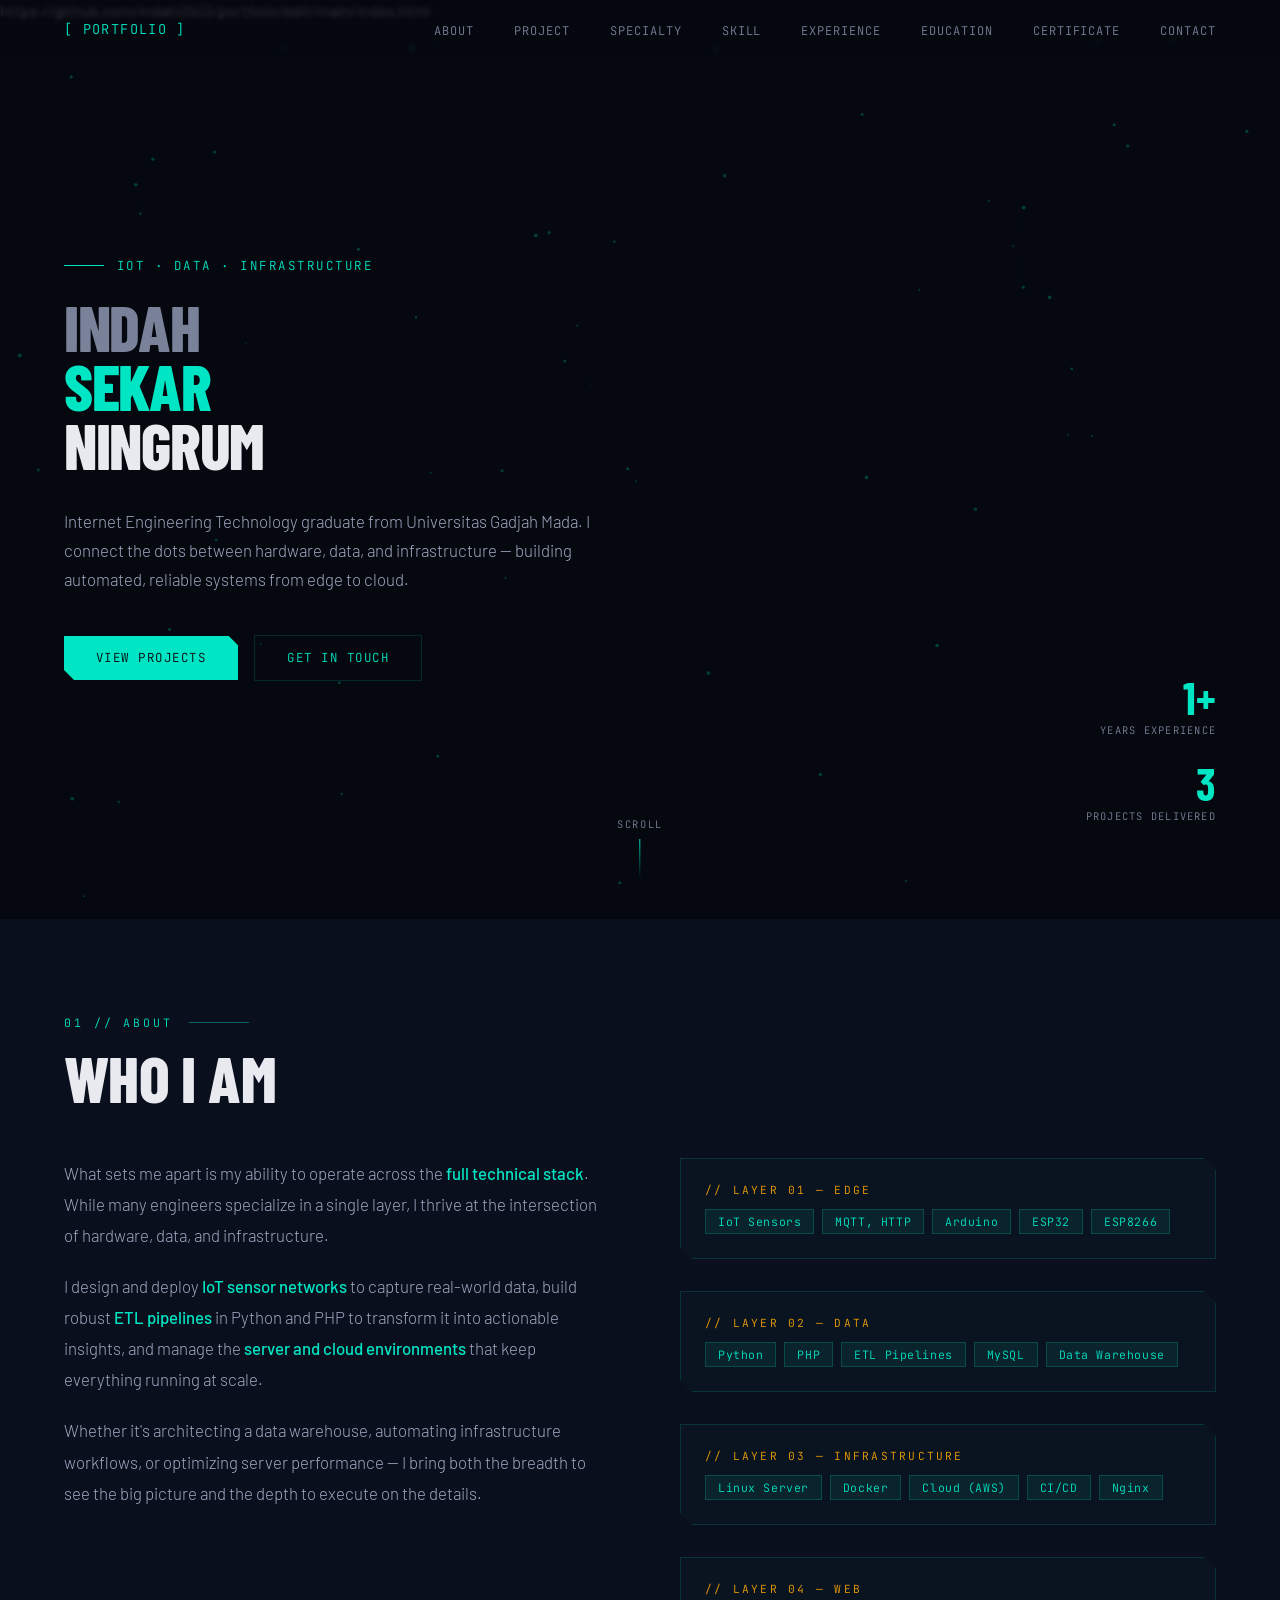
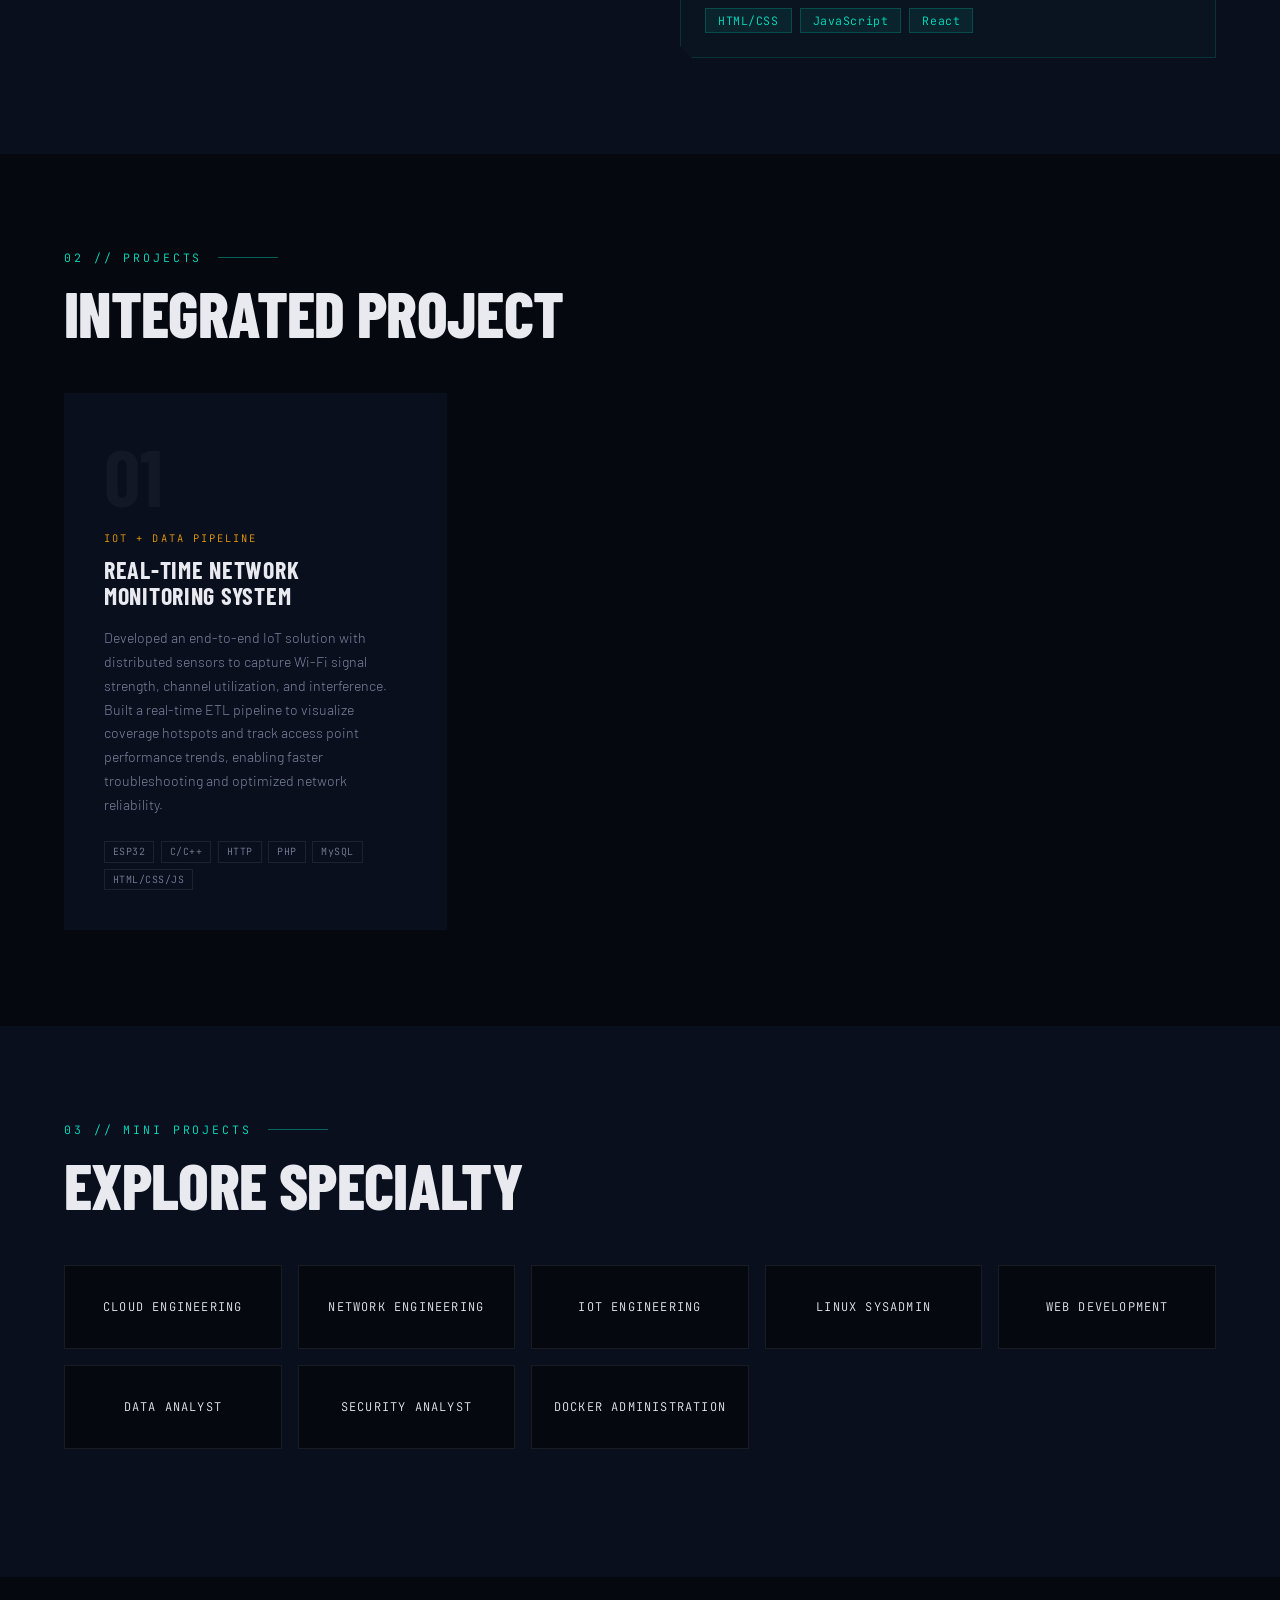
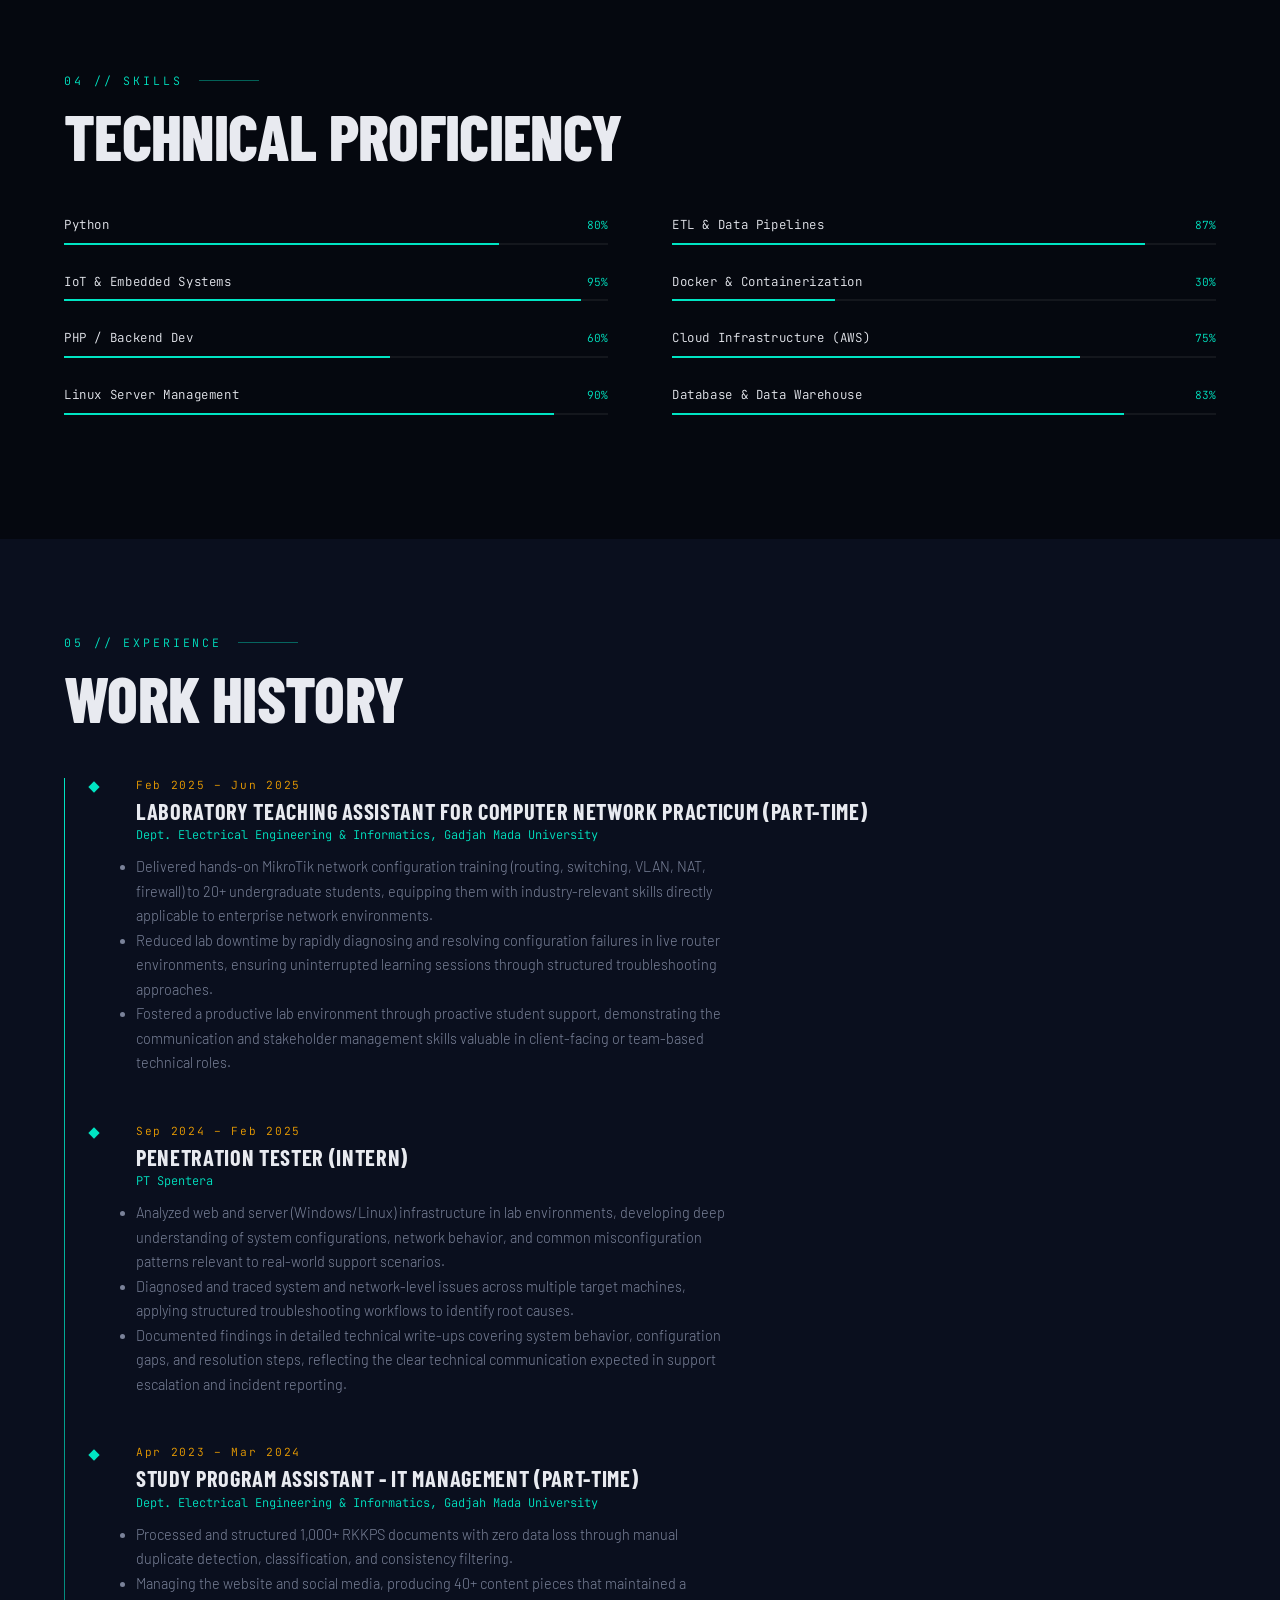
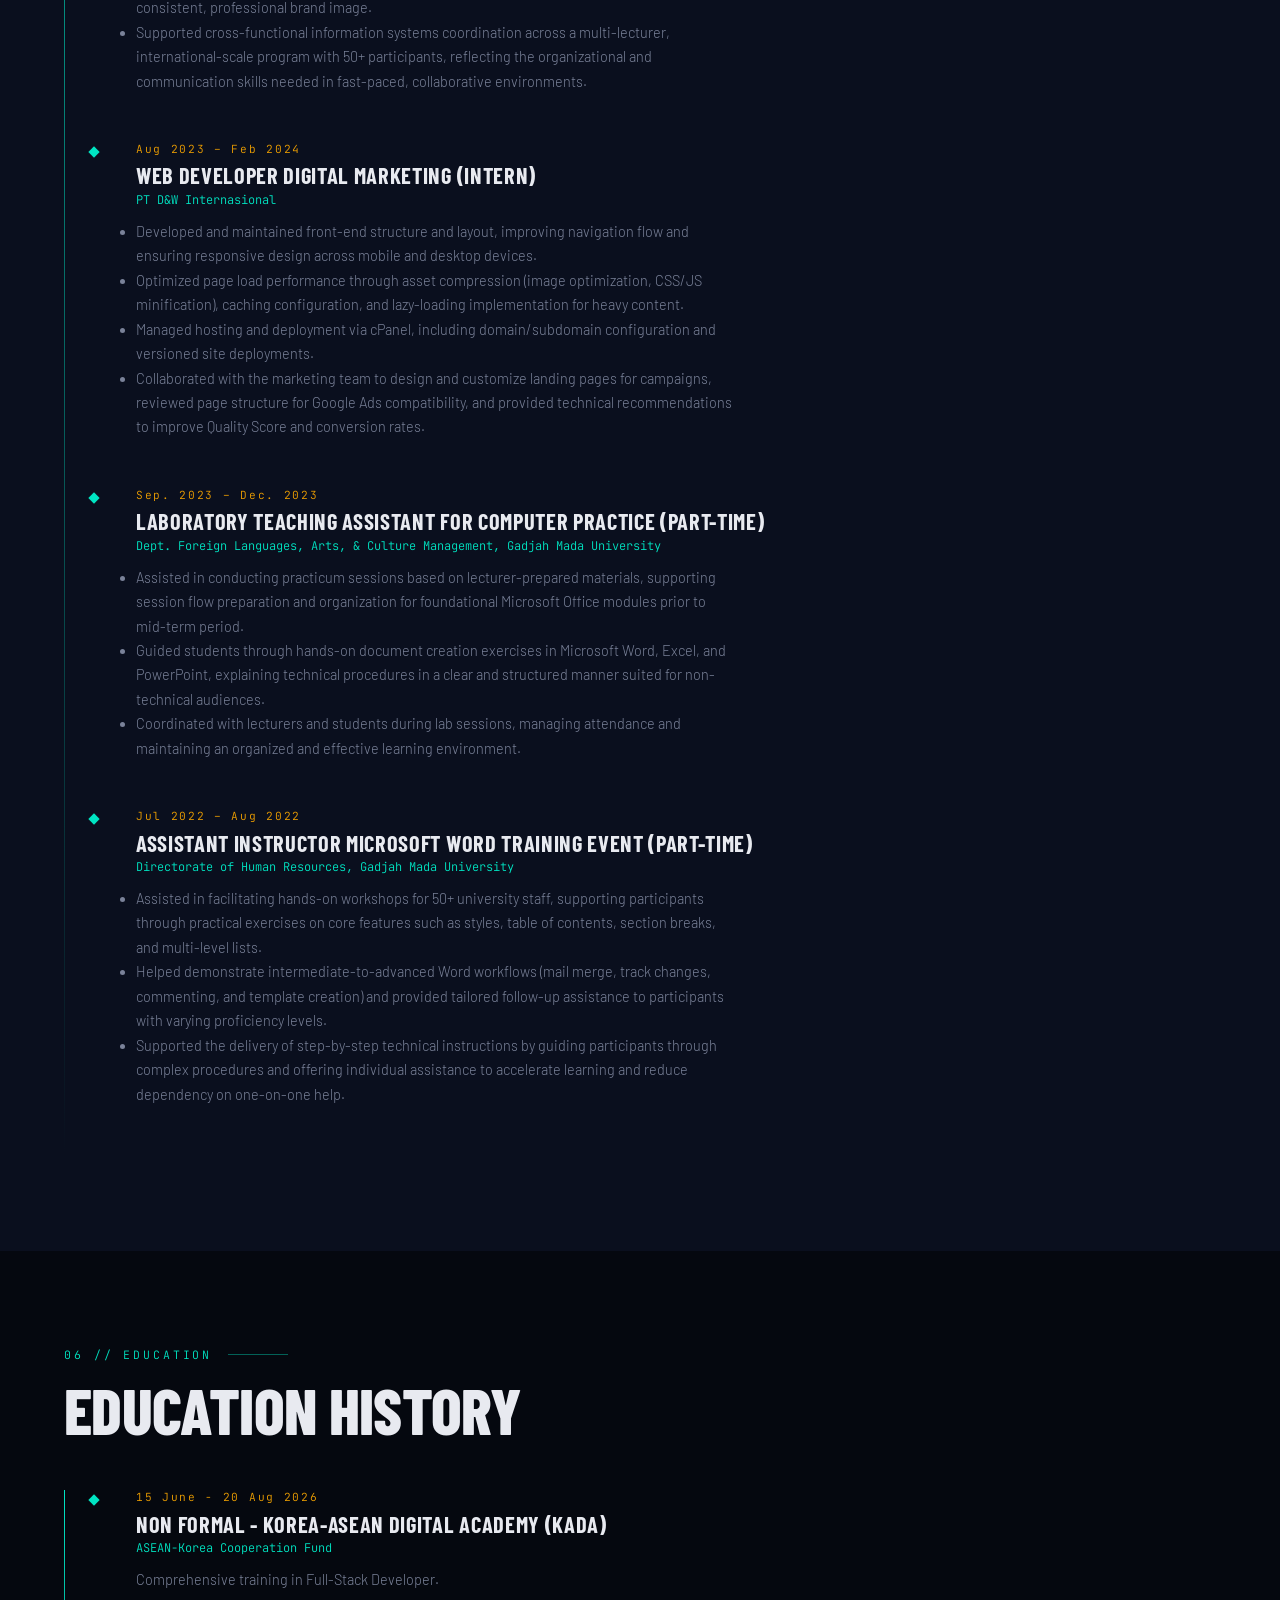
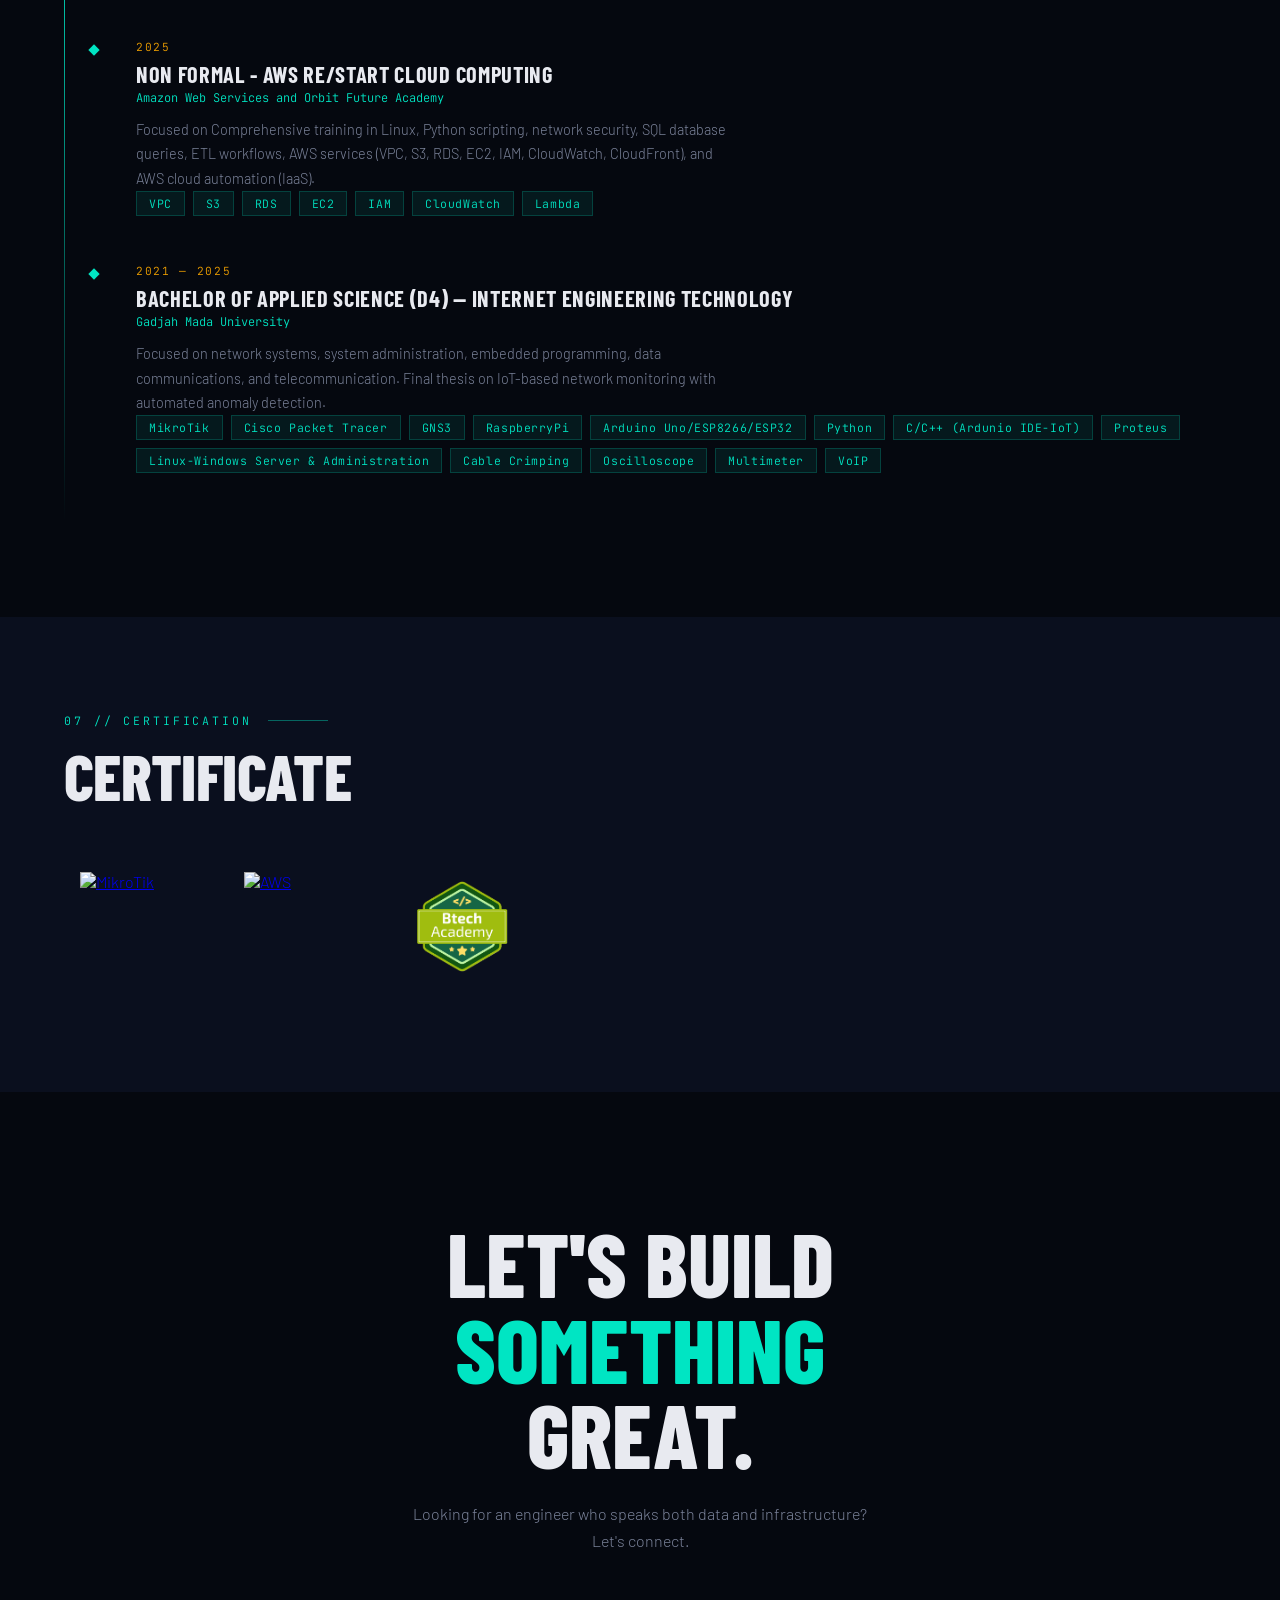
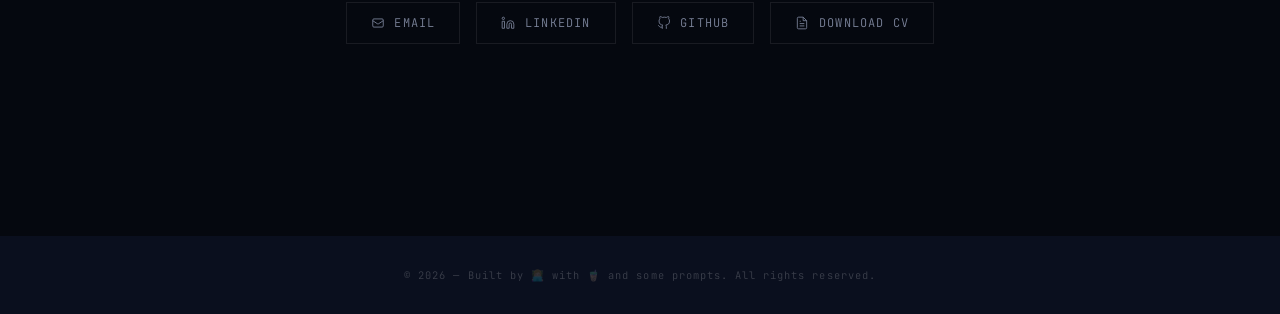
==== index.html @ f6be2f73 "Update index.html" ====
<!DOCTYPE html>
<html lang="id">
<head>
<meta charset="UTF-8">
<meta name="viewport" content="width=device-width, initial-scale=1.0">
<title>Portfolio</title>
<link rel="preconnect" href="https://fonts.googleapis.com">
<link href="https://fonts.googleapis.com/css2?family=Barlow+Condensed:wght@300;400;600;700;800&family=JetBrains+Mono:wght@300;400;500&family=Barlow:wght@300;400;500&display=swap" rel="stylesheet">
<link rel="stylesheet" href="assets/css/style.css">https://github.com/indah0503/portfolio/edit/main/index.html
</head>
<body>

<canvas id="canvas-bg"></canvas>

<!-- NAV -->
<nav>
  <a href="#hero" class="nav-logo">[ PORTFOLIO ]</a>
  <ul class="nav-links">
    <li><a href="#about">About</a></li>
    <li><a href="#projects">Project</a></li>
    <li><a href="#mini-projects">Specialty</a></li>
    <li><a href="#skills">Skill</a></li>
    <li><a href="#experience">Experience</a></li>
    <li><a href="#education">Education</a></li>
    <li><a href="#certification">Certificate</a></li>
    <li><a href="#contact">Contact</a></li>
  </ul>
</nav>

<!-- HERO -->
<section id="hero">
  <div class="hero-content">
    <div class="hero-tag">IoT · Data · Infrastructure</div>
    <h1>
      <span class="line-dim">Indah</span><br>
      <span class="line-accent">Sekar</span><br>
      <span>Ningrum</span>
    </h1>
    <p class="hero-desc">
      Internet Engineering Technology graduate from Universitas Gadjah Mada.
      I connect the dots between hardware, data, and infrastructure —
      building automated, reliable systems from edge to cloud.
    </p>
    <div class="hero-cta">
      <a href="#projects" class="btn-primary">View Projects</a>
      <a href="#contact" class="btn-secondary">Get In Touch</a>
    </div>
  </div>

  <div class="hero-stats">
    <div class="stat-item">
      <div class="stat-num">1+</div>
      <div class="stat-label">Years Experience</div>
    </div>
    <div class="stat-item">
      <div class="stat-num">3</div>
      <div class="stat-label">Projects Delivered</div>
    </div>
  </div>

  <div class="scroll-hint">
    <span>Scroll</span>
    <div class="scroll-line"></div>
  </div>
</section>

<!-- ABOUT -->
<section id="about">
  <div class="section-label">01 // About</div>
  <h2>Who I Am</h2>

  <div class="about-grid reveal">
    <div class="about-text">
      <p>
        What sets me apart is my ability to operate across the <strong>full technical stack</strong>.
        While many engineers specialize in a single layer, I thrive at the intersection of
        hardware, data, and infrastructure.
      </p>
      <p>
        I design and deploy <strong>IoT sensor networks</strong> to capture real-world data,
        build robust <strong>ETL pipelines</strong> in Python and PHP to transform it into
        actionable insights, and manage the <strong>server and cloud environments</strong>
        that keep everything running at scale.
      </p>
      <p>
        Whether it's architecting a data warehouse, automating infrastructure workflows,
        or optimizing server performance — I bring both the breadth to see the big picture
        and the depth to execute on the details.
      </p>
    </div>

    <div class="about-right">
      <div class="tech-layer">
        <div class="layer-title">// Layer 01 — Edge</div>
        <div class="layer-tags">
          <span class="tag">IoT Sensors</span>
          <span class="tag">MQTT, HTTP</span>
          <span class="tag">Arduino</span>
          <span class="tag">ESP32</span>
          <span class="tag">ESP8266</span>
        </div>
      </div>
      <div class="tech-layer">
        <div class="layer-title">// Layer 02 — Data</div>
        <div class="layer-tags">
          <span class="tag">Python</span>
          <span class="tag">PHP</span>
          <span class="tag">ETL Pipelines</span>
          <span class="tag">MySQL</span>
          <span class="tag">Data Warehouse</span>
        </div>
      </div>
      <div class="tech-layer">
        <div class="layer-title">// Layer 03 — Infrastructure</div>
        <div class="layer-tags">
          <span class="tag">Linux Server</span>
          <span class="tag">Docker</span>
          <span class="tag">Cloud (AWS)</span>
          <span class="tag">CI/CD</span>
          <span class="tag">Nginx</span>
        </div>
      </div>
      <div class="tech-layer">
        <div class="layer-title">// Layer 04 — Web</div>
        <div class="layer-tags">
          <span class="tag">HTML/CSS</span>
          <span class="tag">JavaScript</span>
          <span class="tag">React</span>
        </div>
      </div>
    </div>
  </div>
</section>

<!-- PROJECTS -->
<section id="projects">
  <div class="section-label">02 // Projects</div>
  <h2>Integrated Project</h2>

  <div class="projects-grid">
    <div class="project-card reveal" onclick="window.open('https://github.com/indah0503/network-stability-and-performance-monitoring-system.git')" style="cursor: pointer;">
      <div class="project-num">01</div>
      <div class="project-type">IoT + Data Pipeline</div>
      <div class="project-title">Real-Time Network Monitoring System</div>
      <p class="project-desc">
        Developed an end-to-end IoT solution with distributed sensors to capture Wi-Fi
        signal strength, channel utilization, and interference. Built a real-time ETL pipeline
        to visualize coverage hotspots and track access point performance trends,
        enabling faster troubleshooting and optimized network reliability.
      </p>
      <div class="project-stack">
        <span class="stack-chip">ESP32</span>
        <span class="stack-chip">C/C++</span>
        <span class="stack-chip">HTTP</span>
        <span class="stack-chip">PHP</span>
        <span class="stack-chip">MySQL</span>
        <span class="stack-chip">HTML/CSS/JS</span>
      </div>
    </div>
  </div>
</section>

<!-- MINI PROJECTS -->
<section id="mini-projects">
  <div class="section-label">03 // Mini Projects</div>
  <h2>Explore Specialty</h2>
  
  <div class="mini-links">
    <a href="pages/cloud.html" class="mini-link">
      Cloud Engineering
    </a>
    
    <a href="pages/network.html" class="mini-link">
      Network Engineering
    </a>
    
    <a href="pages/iot.html" class="mini-link">
      IoT Engineering
    </a>

    <a href="pages/linux.html" class="mini-link">
      Linux SysAdmin
    </a>

    <a href="pages/web.html" button class="mini-link">
      Web Development
    </a>
    
    <a href="pages/data.html" button class="mini-link">
      Data Analyst
    </a>
    
    <a href="pages/security.html" button class="mini-link">
      Security Analyst
    </a>

    <a href="pages/docker.html" button class="mini-link">
      Docker Administration
    </a>
  </div>
</section>

<!-- SKILLS -->
<section id="skills">
  <div class="section-label">04 // Skills</div>
  <h2>Technical Proficiency</h2>

  <div class="skills-layout">
    <div class="reveal">
      <div class="skill-item">
        <div class="skill-header"><span class="skill-name">Python</span><span class="skill-pct">80%</span></div>
        <div class="skill-track"><div class="skill-fill" style="--w:0.92" data-pct="0.80"></div></div>
      </div>
      <div class="skill-item">
        <div class="skill-header"><span class="skill-name">IoT & Embedded Systems</span><span class="skill-pct">95%</span></div>
        <div class="skill-track"><div class="skill-fill" data-pct="0.95"></div></div>
      </div>
      <div class="skill-item">
        <div class="skill-header"><span class="skill-name">PHP / Backend Dev</span><span class="skill-pct">60%</span></div>
        <div class="skill-track"><div class="skill-fill" data-pct="0.60"></div></div>
      </div>
      <div class="skill-item">
        <div class="skill-header"><span class="skill-name">Linux Server Management</span><span class="skill-pct">90%</span></div>
        <div class="skill-track"><div class="skill-fill" data-pct="0.90"></div></div>
      </div>
    </div>
    <div class="reveal">
      <div class="skill-item">
        <div class="skill-header"><span class="skill-name">ETL & Data Pipelines</span><span class="skill-pct">87%</span></div>
        <div class="skill-track"><div class="skill-fill" data-pct="0.87"></div></div>
      </div>
      <div class="skill-item">
        <div class="skill-header"><span class="skill-name">Docker & Containerization</span><span class="skill-pct">30%</span></div>
        <div class="skill-track"><div class="skill-fill" data-pct="0.30"></div></div>
      </div>
      <div class="skill-item">
        <div class="skill-header"><span class="skill-name">Cloud Infrastructure (AWS)</span><span class="skill-pct">75%</span></div>
        <div class="skill-track"><div class="skill-fill" data-pct="0.75"></div></div>
      </div>
      <div class="skill-item">
        <div class="skill-header"><span class="skill-name">Database & Data Warehouse</span><span class="skill-pct">83%</span></div>
        <div class="skill-track"><div class="skill-fill" data-pct="0.83"></div></div>
      </div>
    </div>
  </div>
</section>

<!-- EXPERIENCE -->
<section id="experience">
  <div class="section-label">05 // Experience</div>
  <h2>Work History</h2>

  <div class="timeline reveal">
    <div class="timeline-item">
      <div class="timeline-dot"></div>
      <div class="timeline-date">Feb 2025 – Jun 2025</div>
      <div class="timeline-role">Laboratory Teaching Assistant for Computer Network Practicum (Part-time)</div>
      <div class="timeline-company">Dept. Electrical Engineering & Informatics, Gadjah Mada University</div>
      <ul class="timeline-desc">
        <li>Delivered hands-on MikroTik network configuration training (routing, switching, VLAN, NAT, firewall) 
          to 20+ undergraduate students, equipping them with industry-relevant skills directly applicable to enterprise 
          network environments.</li>
        <li>Reduced lab downtime by rapidly diagnosing and resolving configuration failures in live router environments, 
          ensuring uninterrupted learning sessions through structured troubleshooting approaches.</li>
        <li>Fostered a productive lab environment through proactive student support, demonstrating the communication 
          and stakeholder management skills valuable in client-facing or team-based technical roles.</li>
      </ul>
    </div>
    <div class="timeline-item">
      <div class="timeline-dot"></div>
      <div class="timeline-date">Sep 2024 – Feb 2025</div>
      <div class="timeline-role">Penetration Tester	(Intern)</div>
      <div class="timeline-company">PT Spentera</div>
      <ul class="timeline-desc">
        <li>Analyzed web and server (Windows/Linux) infrastructure in lab environments, developing deep 
          understanding of system configurations, network behavior, and common misconfiguration patterns 
          relevant to real-world support scenarios.</li>
        <li>Diagnosed and traced system and network-level issues across multiple target machines, applying 
          structured troubleshooting workflows to identify root causes.</li>
        <li>Documented findings in detailed technical write-ups covering system behavior, configuration gaps, 
          and resolution steps, reflecting the clear technical communication expected in support escalation 
          and incident reporting.</li>
      </ul>
    </div>
    <div class="timeline-item">
      <div class="timeline-dot"></div>
      <div class="timeline-date">Apr 2023 – Mar 2024</div>
      <div class="timeline-role">Study Program Assistant - IT Management (Part-time)</div>
      <div class="timeline-company">Dept. Electrical Engineering & Informatics, Gadjah Mada University</div>
      <ul class="timeline-desc">
        <li>Processed and structured 1,000+ RKKPS documents with zero data loss through manual duplicate 
          detection, classification, and consistency filtering.</li>
        <li>Managing the website and social media, producing 40+ content pieces that maintained a consistent, 
          professional brand image.</li>
        <li>Supported cross-functional information systems coordination across a multi-lecturer, 
          international-scale program with 50+ participants, reflecting the organizational and communication skills 
          needed in fast-paced, collaborative environments.</li>
      </ul>
    </div>
    <div class="timeline-item">
      <div class="timeline-dot"></div>
      <div class="timeline-date">Aug 2023 – Feb 2024</div>
      <div class="timeline-role">Web Developer Digital Marketing (Intern)</div>
      <div class="timeline-company">PT D&W Internasional</div>
      <ul class="timeline-desc">
        <li>Developed and maintained front-end structure and layout, improving navigation flow and ensuring 
          responsive design across mobile and desktop devices.</li>
        <li>Optimized page load performance through asset compression (image optimization, CSS/JS minification), 
          caching configuration, and lazy-loading implementation for heavy content.</li>
        <li>Managed hosting and deployment via cPanel, including domain/subdomain configuration 
          and versioned site deployments.</li>
        <li>Collaborated with the marketing team to design and customize landing pages for campaigns, reviewed 
          page structure for Google Ads compatibility, and provided technical recommendations to improve Quality 
          Score and conversion rates.</li>
      </ul>
    </div>
    <div class="timeline-item">
      <div class="timeline-dot"></div>
      <div class="timeline-date">Sep. 2023 – Dec. 2023</div>
      <div class="timeline-role">Laboratory Teaching Assistant for Computer Practice (Part-time)</div>
      <div class="timeline-company">Dept. Foreign Languages, Arts, & Culture Management, Gadjah Mada University</div>
      <ul class="timeline-desc">
        <li>Assisted in conducting practicum sessions based on lecturer-prepared materials, supporting session
          flow preparation and organization for foundational Microsoft Office modules prior to mid-term period.</li>
        <li>Guided students through hands-on document creation exercises in Microsoft Word, Excel, and 
          PowerPoint, explaining technical procedures in a clear and structured manner suited for non-technical audiences.</li>
        <li>Coordinated with lecturers and students during lab sessions, managing attendance and maintaining 
          an organized and effective learning environment.</li>
      </ul>
    </div>
    <div class="timeline-item">
      <div class="timeline-dot"></div>
      <div class="timeline-date">Jul 2022 – Aug 2022</div>
      <div class="timeline-role">Assistant Instructor Microsoft Word Training Event (Part-time)</div>
      <div class="timeline-company">Directorate of Human Resources, Gadjah Mada University</div>
      <ul class="timeline-desc">
        <li>Assisted in facilitating hands-on workshops for 50+ university staff, supporting participants 
          through practical exercises on core features such as styles, table of contents, section breaks, 
          and multi-level lists.</li>
        <li>Helped demonstrate intermediate-to-advanced Word workflows (mail merge, track changes, commenting,
          and template creation) and provided tailored follow-up assistance to participants with varying proficiency levels.</li>
        <li>Supported the delivery of step-by-step technical instructions by guiding participants through 
          complex procedures and offering individual assistance to accelerate learning and reduce dependency 
          on one-on-one help.</li>
      </ul>
    </div>
  </div>
</section>

<!-- EDUCATION -->
<section id="education">
  <div class="section-label">06 // Education</div>
  <h2>Education History</h2>
  
  <div class="timeline reveal">
    <div class="timeline-item">
      <div class="timeline-dot"></div>
      <div class="timeline-year">15 June - 20 Aug 2026</div>
      <div class="timeline-program">Non Formal - Korea-ASEAN Digital Academy (KADA)</div>
      <div class="timeline-school">ASEAN-Korea Cooperation Fund</div>
      <p class="timeline-study">
        Comprehensive training in Full-Stack Developer.
      </p>
    </div>
    <div class="timeline-item">
      <div class="timeline-dot"></div>
      <div class="timeline-year">2025</div>
      <div class="timeline-program">Non Formal - AWS re/Start Cloud Computing</div>
      <div class="timeline-school">Amazon Web Services and Orbit Future Academy</div>
      <p class="timeline-study">
        Focused on Comprehensive training in Linux, Python scripting, network security, 
        SQL database queries, ETL workflows, AWS services (VPC, S3, RDS, EC2, IAM, CloudWatch, CloudFront), 
        and AWS cloud automation (IaaS).
      </p>
        <div class="layer-tags">
          <span class="tag">VPC</span>
          <span class="tag">S3</span>
          <span class="tag">RDS</span>
          <span class="tag">EC2</span>
          <span class="tag">IAM</span>
          <span class="tag">CloudWatch</span>
          <span class="tag">Lambda</span>
        </div>
    </div>
    <div class="timeline-item">
      <div class="timeline-dot"></div>
      <div class="timeline-year">2021 — 2025</div>
      <div class="timeline-program">Bachelor of Applied Science (D4) — Internet Engineering Technology</div>
      <div class="timeline-school">Gadjah Mada University</div>
      <p class="timeline-study">
        Focused on network systems, system administration, embedded programming,
        data communications, and telecommunication. Final thesis on IoT-based
        network monitoring with automated anomaly detection.
      </p>
      <div class="layer-tags">
        <span class="tag">MikroTik</span>
        <span class="tag">Cisco Packet Tracer</span>
        <span class="tag">GNS3</span>
        <span class="tag">RaspberryPi</span>
        <span class="tag">Arduino Uno/ESP8266/ESP32</span>
        <span class="tag">Python</span>
        <span class="tag">C/C++ (Ardunio IDE-IoT)</span>
        <span class="tag">Proteus</span>
        <span class="tag">Linux-Windows Server & Administration</span>
        <span class="tag">Cable Crimping</span>
        <span class="tag">Oscilloscope</span>
        <span class="tag">Multimeter</span>
        <span class="tag">VoIP</span>
      </div>
    </div>
  </div>
</section>

<!-- CERTIFICATION -->
<section id="certification">
  <div class="section-label">07 // Certification</div>
  <h2>Certificate</h2>
  
  <div class="certif-links">
    <a href="https://mikrotik.com/training/certificates/c420561c7f40c6b32503" class="certif-link">
      <img src="https://cdn.jsdelivr.net/gh/homarr-labs/dashboard-icons/svg/mikrotik-light.svg" alt="MikroTik">
      <div class="certif-overlay">
        <span>MikroTik Certified Network Associate</span>
      </div>
    </a>
    <a href="https://www.credly.com/badges/e46f42b6-aa15-4346-9a85-0c9fbe51da29" class="certif-link">
      <img src="https://images.credly.com/size/340x340/images/00634f82-b07f-4bbd-a6bb-53de397fc3a6/image.png" alt="AWS">
      <div class="certif-overlay">
        <span>AWS Certified Cloud Practitioner</span>
      </div>
    </a>
    <a href="https://adinusa.id/course/publisher/show/fdc7ddc4-92ad-4a24-b84f-86ca5faf4cbd" class="certif-link">
      <img src="assets/img/logo-btech-academy.png" alt="Adinusa">
      <div class="certif-overlay">
        <span>Linux System Administration</span>
      </div>
    </a>
  </div>
</section>

<!-- CONTACT -->
<section id="contact">
  <div class="contact-big">
    Let's Build<br><span>Something</span><br>Great.
  </div>
  <p class="contact-sub">
    Looking for an engineer who speaks both data and infrastructure?<br>
    Let's connect.
  </p>
  <div class="contact-links">
    <a href="mailto:indah.sekar523@gmail.com" class="contact-link">
      <svg viewBox="0 0 24 24" fill="none" stroke="currentColor" stroke-width="1.5"><path d="M3 8l7.89 5.26a2 2 0 002.22 0L21 8M5 19h14a2 2 0 002-2V7a2 2 0 00-2-2H5a2 2 0 00-2 2v10a2 2 0 002 2z"/></svg>
      Email
    </a>
    <a href="https://linkedin.com/in/indah-sekar-ningrum" class="contact-link">
      <svg viewBox="0 0 24 24" fill="none" stroke="currentColor" stroke-width="1.5"><path d="M16 8a6 6 0 016 6v7h-4v-7a2 2 0 00-2-2 2 2 0 00-2 2v7h-4v-7a6 6 0 016-6zM2 9h4v12H2z"/><circle cx="4" cy="4" r="2"/></svg>
      LinkedIn
    </a>
    <a href="https://github.com/indah0503" class="contact-link">
      <svg viewBox="0 0 24 24" fill="none" stroke="currentColor" stroke-width="1.5"><path d="M9 19c-5 1.5-5-2.5-7-3m14 6v-3.87a3.37 3.37 0 00-.94-2.61c3.14-.35 6.44-1.54 6.44-7A5.44 5.44 0 0020 4.77 5.07 5.07 0 0019.91 1S18.73.65 16 2.48a13.38 13.38 0 00-7 0C6.27.65 5.09 1 5.09 1A5.07 5.07 0 005 4.77a5.44 5.44 0 00-1.5 3.78c0 5.42 3.3 6.61 6.44 7A3.37 3.37 0 009 18.13V22"/></svg>
      GitHub
    </a>
    <a href="docs/myCV.pdf" class="contact-link">
      <svg viewBox="0 0 24 24" fill="none" stroke="currentColor" stroke-width="1.5"><path d="M14 2H6a2 2 0 00-2 2v16a2 2 0 002 2h12a2 2 0 002-2V8z"/><polyline points="14 2 14 8 20 8"/><line x1="16" y1="13" x2="8" y2="13"/><line x1="16" y1="17" x2="8" y2="17"/><polyline points="10 9 9 9 8 9"/></svg>
      Download CV
    </a>
  </div>
</section>

<footer>
  &copy; 2026 — Built by 👩🏼‍💻 with 🧋 and some prompts. All rights reserved.
</footer>

<script src="assets/js/main.js"></script>
</body>
</html>
---- assets/css/style.css ----
:root {
    --bg: #05080f;
    --bg2: #0a0f1e;
    --bg3: #0f1628;
    --teal: #00e5c3;
    --teal-dim: #00b39a;
    --amber: #f0a000;
    --text: #e8eaf0;
    --text-muted: #7a8299;
    --border: rgba(0,229,195,0.15);
  }

  * { margin: 0; padding: 0; box-sizing: border-box; }

  html { scroll-behavior: smooth; }

  body {
    background: var(--bg);
    color: var(--text);
    font-family: 'Barlow', sans-serif;
    font-weight: 300;
    overflow-x: hidden;
  }

  /* ─── CANVAS BG ─── */
  #canvas-bg {
    position: fixed;
    top: 0; left: 0;
    width: 100%; height: 100%;
    z-index: 0;
    opacity: 0.4;
    pointer-events: none;
  }

  /* ─── NAV ─── */
  nav {
    position: fixed;
    top: 0; width: 100%;
    z-index: 100;
    padding: 1.2rem 4rem;
    display: flex;
    justify-content: space-between;
    align-items: center;
    background: linear-gradient(to bottom, rgba(5,8,15,0.95), transparent);
    backdrop-filter: blur(2px);
  }

  .nav-logo {
    font-family: 'JetBrains Mono', monospace;
    font-size: 0.85rem;
    color: var(--teal);
    letter-spacing: 0.1em;
    text-decoration: none;
  }

  .nav-links { display: flex; gap: 2.5rem; list-style: none; }

  .nav-links a {
    font-family: 'JetBrains Mono', monospace;
    font-size: 0.75rem;
    color: var(--text-muted);
    text-decoration: none;
    letter-spacing: 0.08em;
    text-transform: uppercase;
    transition: color 0.3s;
  }

  .nav-links a:hover { color: var(--teal); }

  /* ─── HERO ─── */
  #hero {
    position: relative;
    min-height: 100vh;
    display: flex;
    align-items: center;
    padding: 0 4rem;
    z-index: 1;
  }

  .hero-content { max-width: 780px; }

  .hero-tag {
    font-family: 'JetBrains Mono', monospace;
    font-size: 0.78rem;
    color: var(--teal);
    letter-spacing: 0.2em;
    text-transform: uppercase;
    margin-bottom: 1.5rem;
    display: flex;
    align-items: center;
    gap: 0.8rem;
  }

  .hero-tag::before {
    content: '';
    display: inline-block;
    width: 40px;
    height: 1px;
    background: var(--teal);
  }

  h1 {
    font-family: 'Barlow Condensed', sans-serif;
    font-size: clamp(4rem, 5vw, 4rem);
    font-weight: 800;
    line-height: 0.92;
    letter-spacing: -0.02em;
    text-transform: uppercase;
    margin-bottom: 2rem;
  }

  h1 .line-accent { color: var(--teal); }
  h1 .line-dim { color: var(--text-muted); font-weight: 150px; }

  .hero-desc {
    font-size: 1.05rem;
    line-height: 1.75;
    color: #a0a8c0;
    max-width: 560px;
    margin-bottom: 2.5rem;
    font-weight: 300;
  }

  .hero-cta {
    display: flex;
    gap: 1rem;
    align-items: center;
  }

  .btn-primary {
    font-family: 'JetBrains Mono', monospace;
    font-size: 0.78rem;
    letter-spacing: 0.12em;
    text-transform: uppercase;
    color: var(--bg);
    background: var(--teal);
    padding: 0.85rem 2rem;
    border: none;
    cursor: pointer;
    text-decoration: none;
    transition: background 0.3s, transform 0.2s;
    clip-path: polygon(0 0, calc(100% - 10px) 0, 100% 10px, 100% 100%, 10px 100%, 0 calc(100% - 10px));
  }

  .btn-primary:hover { background: var(--teal-dim); transform: translateY(-2px); }

  .btn-secondary {
    font-family: 'JetBrains Mono', monospace;
    font-size: 0.78rem;
    letter-spacing: 0.12em;
    text-transform: uppercase;
    color: var(--teal);
    background: transparent;
    padding: 0.85rem 2rem;
    border: 1px solid var(--border);
    cursor: pointer;
    text-decoration: none;
    transition: border-color 0.3s, color 0.3s;
  }

  .btn-secondary:hover { border-color: var(--teal); color: var(--teal); }

  /* ─── HERO STATS ─── */
  .hero-stats {
    position: absolute;
    right: 4rem;
    bottom: 6rem;
    display: flex;
    flex-direction: column;
    gap: 1.5rem;
    z-index: 1;
  }

  .stat-item { text-align: right; }

  .stat-num {
    font-family: 'Barlow Condensed', sans-serif;
    font-size: 2.8rem;
    font-weight: 700;
    color: var(--teal);
    line-height: 1;
  }

  .stat-label {
    font-family: 'JetBrains Mono', monospace;
    font-size: 0.65rem;
    color: var(--text-muted);
    letter-spacing: 0.12em;
    text-transform: uppercase;
    margin-top: 0.2rem;
  }

  .scroll-hint {
    position: absolute;
    bottom: 2.5rem;
    left: 50%;
    transform: translateX(-50%);
    display: flex;
    flex-direction: column;
    align-items: center;
    gap: 0.5rem;
    color: var(--text-muted);
    font-family: 'JetBrains Mono', monospace;
    font-size: 0.65rem;
    letter-spacing: 0.15em;
    text-transform: uppercase;
    animation: float 2.5s ease-in-out infinite;
  }

  .scroll-line {
    width: 1px;
    height: 40px;
    background: linear-gradient(to bottom, var(--teal), transparent);
  }

  @keyframes float {
    0%, 100% { transform: translateX(-50%) translateY(0); }
    50% { transform: translateX(-50%) translateY(6px); }
  }

  /* ─── SECTION BASE ─── */
  section { position: relative; z-index: 1; padding: 6rem 4rem; }

  .section-label {
    font-family: 'JetBrains Mono', monospace;
    font-size: 0.72rem;
    color: var(--teal);
    letter-spacing: 0.25em;
    text-transform: uppercase;
    margin-bottom: 1rem;
    display: flex;
    align-items: center;
    gap: 1rem;
  }

  .section-label::after {
    content: '';
    display: inline-block;
    flex: 1;
    max-width: 60px;
    height: 1px;
    background: var(--teal);
    opacity: 0.4;
  }

  h2 {
    font-family: 'Barlow Condensed', sans-serif;
    font-size: clamp(2.5rem, 5vw, 4rem);
    font-weight: 800;
    text-transform: uppercase;
    line-height: 1;
    letter-spacing: -0.01em;
    margin-bottom: 3rem;
  }

  /* ─── ABOUT ─── */
  #about { background: var(--bg2); }

  .about-grid {
    display: grid;
    grid-template-columns: 1fr 1fr;
    gap: 5rem;
    align-items: start;
  }

  .about-text p {
    font-size: 1.05rem;
    line-height: 1.85;
    color: #a0a8c0;
    margin-bottom: 1.25rem;
  }

  .about-text p strong { color: var(--teal); font-weight: 500; }

  .about-right { display: flex; flex-direction: column; gap: 2rem; }

  .tech-layer {
    border: 1px solid var(--border);
    padding: 1.5rem;
    position: relative;
    background: rgba(0,229,195,0.02);
    clip-path: polygon(0 0, calc(100% - 12px) 0, 100% 12px, 100% 100%, 12px 100%, 0 calc(100% - 12px));
  }

  .layer-title {
    font-family: 'JetBrains Mono', monospace;
    font-size: 0.7rem;
    color: var(--amber);
    letter-spacing: 0.2em;
    text-transform: uppercase;
    margin-bottom: 0.75rem;
  }

  .layer-tags {
    display: flex;
    flex-wrap: wrap;
    gap: 0.5rem;
  }

  .tag {
    font-family: 'JetBrains Mono', monospace;
    font-size: 0.72rem;
    color: var(--teal);
    background: rgba(0,229,195,0.08);
    border: 1px solid rgba(0,229,195,0.2);
    padding: 0.25rem 0.75rem;
    letter-spacing: 0.05em;
  }

  /* ─── PROJECTS ─── */
  #projects { background: var(--bg); }

  .projects-grid {
    display: grid;
    grid-template-columns: repeat(3, 1fr);
    gap: 1.5px;
  }

  .project-card {
    background: var(--bg2);
    padding: 2.5rem;
    border-top: 2px solid transparent;
    transition: border-color 0.3s, background 0.3s;
    cursor: default;
  }

  .project-card:hover {
    border-top-color: var(--teal);
    background: var(--bg3);
  }

  .project-num {
    font-family: 'Barlow Condensed', sans-serif;
    font-size: 5rem;
    font-weight: 700;
    color: rgba(255,255,255,0.04);
    line-height: 1;
    margin-bottom: 1rem;
  }

  .project-type {
    font-family: 'JetBrains Mono', monospace;
    font-size: 0.65rem;
    color: var(--amber);
    letter-spacing: 0.2em;
    text-transform: uppercase;
    margin-bottom: 0.75rem;
  }

  .project-title {
    font-family: 'Barlow Condensed', sans-serif;
    font-size: 1.5rem;
    font-weight: 700;
    text-transform: uppercase;
    letter-spacing: 0.03em;
    margin-bottom: 1rem;
    line-height: 1.1;
  }

  .project-desc {
    font-size: 0.88rem;
    line-height: 1.7;
    color: var(--text-muted);
    margin-bottom: 1.5rem;
  }

  .project-stack {
    display: flex;
    flex-wrap: wrap;
    gap: 0.4rem;
  }

  .stack-chip {
    font-family: 'JetBrains Mono', monospace;
    font-size: 0.62rem;
    color: var(--text-muted);
    border: 1px solid rgba(255,255,255,0.08);
    padding: 0.2rem 0.5rem;
    letter-spacing: 0.05em;
  }

  /* ─── MINI PROJECTS ─── */

  #mini-projects { background: var(--bg2); }

  .mini-links {
    display: grid;
    grid-template-columns: repeat(auto-fit, minmax(180px, 1fr));
    gap: 1rem;
    align-items: stretch;
    width: 100%;
    max-width: 1200px;
    margin: 0 auto 2rem;
  }

  .mini-link {
    display: flex;
    align-items: center;
    justify-content: center;
    height: 84px;
    background: var(--bg);
    color: var(--text);
    text-decoration: none;
    font-family: 'JetBrains Mono', monospace;
    font-size: 0.75rem;
    letter-spacing: 0.1em;
    text-transform: uppercase;
    border: 1px solid rgba(255,255,255,0.08);
    transition: background 0.22s, transform 0.16s, border-color 0.22s;
  }

  .mini-link:hover { 
    background: var(--bg3);
    transform: translateY(-4px);
    border-color: var(--teal); 
  }

  @media (max-width: 900px) {
    .mini-links { grid-template-columns: repeat(2, 1fr); gap: 0.75rem; }
    .mini-link { height: 72px; font-size: 0.9rem; }
  }

  @media (max-width: 480px) {
    .mini-links { grid-template-columns: 1fr; }
  }

  /* ─── SKILL BARS ─── */
  #skills { background: var(--bg); }

  .skills-layout {
    display: grid;
    grid-template-columns: 1fr 1fr;
    gap: 4rem;
  }

  .skill-item { margin-bottom: 1.75rem; }

  .skill-header {
    display: flex;
    justify-content: space-between;
    align-items: baseline;
    margin-bottom: 0.6rem;
  }

  .skill-name {
    font-family: 'JetBrains Mono', monospace;
    font-size: 0.78rem;
    letter-spacing: 0.05em;
    color: var(--text);
  }

  .skill-pct {
    font-family: 'JetBrains Mono', monospace;
    font-size: 0.7rem;
    color: var(--teal);
  }

  .skill-track {
    height: 2px;
    background: rgba(255,255,255,0.06);
    position: relative;
    overflow: hidden;
  }

  .skill-fill {
    height: 100%;
    background: var(--teal);
    transform-origin: left;
    transform: scaleX(0);
    transition: transform 1.2s cubic-bezier(0.16, 1, 0.3, 1);
  }

  .skill-fill.animated { transform: scaleX(1); }

  /* ─── TIMELINE ─── */
  #experience { background: var(--bg2); }

  .timeline { position: relative; padding-left: 2rem; }

  .timeline::before {
    content: '';
    position: absolute;
    left: 0;
    top: 0; bottom: 0;
    width: 1px;
    background: linear-gradient(to bottom, var(--teal), transparent);
  }

  .timeline-item {
    position: relative;
    padding: 0 0 3rem 2.5rem;
  }

  .timeline-dot {
    position: absolute;
    left: -0.35rem;
    top: 0.35rem;
    width: 8px;
    height: 8px;
    background: var(--teal);
    transform: rotate(45deg);
  }

  .timeline-date, .timeline-year {
    font-family: 'JetBrains Mono', monospace;
    font-size: 0.7rem;
    color: var(--amber);
    letter-spacing: 0.15em;
    margin-bottom: 0.4rem;
  }

  .timeline-role, .timeline-program {
    font-family: 'Barlow Condensed', sans-serif;
    font-size: 1.4rem;
    font-weight: 700;
    text-transform: uppercase;
    letter-spacing: 0.03em;
    margin-bottom: 0.2rem;
  }

  .timeline-company, .timeline-school {
    font-family: 'JetBrains Mono', monospace;
    font-size: 0.75rem;
    color: var(--teal);
    margin-bottom: 0.75rem;
  }

  .timeline-desc, .timeline-study {
    font-size: 0.9rem;
    line-height: 1.7;
    color: var(--text-muted);
    max-width: 600px;
  }

  /* ─── EDUCATION ─── */
  #education { background: var(--bg); }

  /* ─── CERTIFICATION ─── */
  #certification { background: var(--bg2); }

  .certif-links {
    display: flex;
    flex-wrap: wrap;
    gap: 1.5rem;
    margin-top: 2rem;
  }

  .certif-link {
    position: relative;
    width: 140px;
    height: 140px;
    overflow: hidden;
    cursor: pointer;
    transition: border-color 0.3s;
  }

  .certif-link:hover {
    border-color: var(--teal);
  }

  .certif-link img {
    width: 100%;
    height: 100%;
    object-fit: contain;
    padding: 1rem;
    background: var(--bg2);
    transition: filter 0.3s;
  }

  .certif-link:hover img {
    filter: blur(2px) brightness(0.4);
  }

  .certif-overlay {
    position: absolute;
    inset: 0;
    display: flex;
    align-items: center;
    justify-content: center;
    padding: 0.75rem;
    opacity: 0;
    transition: opacity 0.3s;
    background: rgba(0,0,0,0.5);
  }

  .certif-link:hover .certif-overlay {
    opacity: 1;
  }

  .certif-overlay span {
    font-family: 'JetBrains Mono', monospace;
    font-size: 0.65rem;
    color: var(--teal);
    letter-spacing: 0.05em;
    text-align: center;
    text-transform: uppercase;
    line-height: 1.5;
  }

  /* ─── CONTACT ─── */
  #contact {
    background: var(--bg);
    text-align: center;
    padding: 8rem 4rem;
  }

  .contact-big {
    font-family: 'Barlow Condensed', sans-serif;
    font-size: clamp(3rem, 7vw, 6rem);
    font-weight: 800;
    text-transform: uppercase;
    line-height: 0.95;
    margin-bottom: 1.5rem;
  }

  .contact-big span { color: var(--teal); }

  .contact-sub {
    font-size: 1rem;
    color: var(--text-muted);
    margin-bottom: 3rem;
    line-height: 1.7;
  }

  .contact-links {
    display: flex;
    justify-content: center;
    gap: 1rem;
    margin-bottom: 4rem;
    flex-wrap: wrap;
  }

  .contact-link {
    font-family: 'JetBrains Mono', monospace;
    font-size: 0.75rem;
    letter-spacing: 0.1em;
    text-transform: uppercase;
    color: var(--text-muted);
    text-decoration: none;
    border: 1px solid rgba(255,255,255,0.08);
    padding: 0.75rem 1.5rem;
    display: flex;
    align-items: center;
    gap: 0.6rem;
    transition: color 0.3s, border-color 0.3s;
  }

  .contact-link:hover { color: var(--teal); border-color: var(--teal); }

  .contact-link svg { width: 14px; height: 14px; }

  footer {
    background: var(--bg2);
    text-align: center;
    padding: 2rem;
    font-family: 'JetBrains Mono', monospace;
    font-size: 0.65rem;
    color: rgba(255,255,255,0.2);
    letter-spacing: 0.1em;
    position: relative;
    z-index: 1;
  }

  /* ─── REVEAL ANIMATION ─── */
  .reveal {
    opacity: 0;
    transform: translateY(30px);
    transition: opacity 0.8s ease, transform 0.8s ease;
  }

  .reveal.visible {
    opacity: 1;
    transform: translateY(0);
  }

  /* ─── SCROLLBAR ─── */
  ::-webkit-scrollbar { width: 4px; }
  ::-webkit-scrollbar-track { background: var(--bg); }
  ::-webkit-scrollbar-thumb { background: var(--teal); opacity: 0.4; }

  @media (max-width: 900px) {
    nav { padding: 1.2rem 1.5rem; }
    section { padding: 4rem 1.5rem; }
    #hero { padding: 0 1.5rem; }
    .about-grid { grid-template-columns: 1fr; gap: 3rem; }
    .projects-grid { grid-template-columns: 1fr; }
    .skills-layout { grid-template-columns: 1fr; gap: 2rem; }
    .hero-stats { display: none; }
    .nav-links { display: none; }
  }
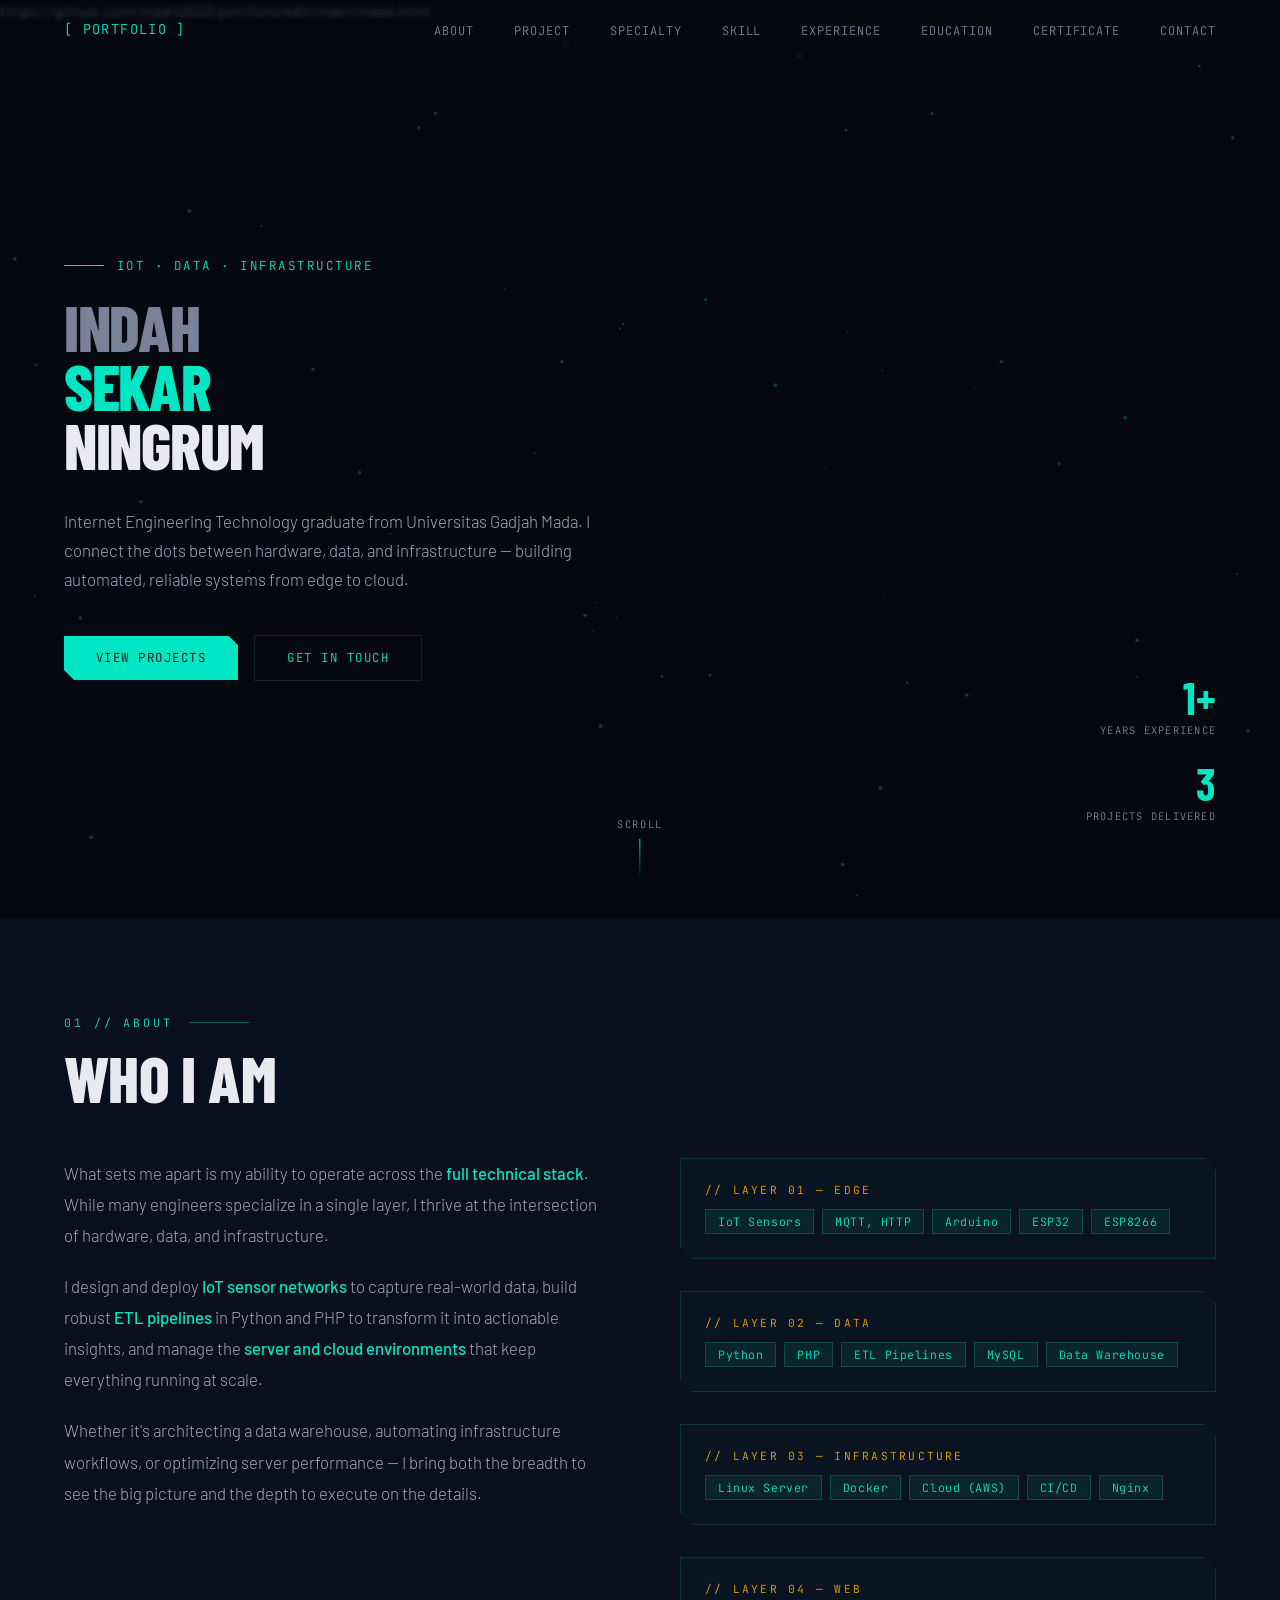
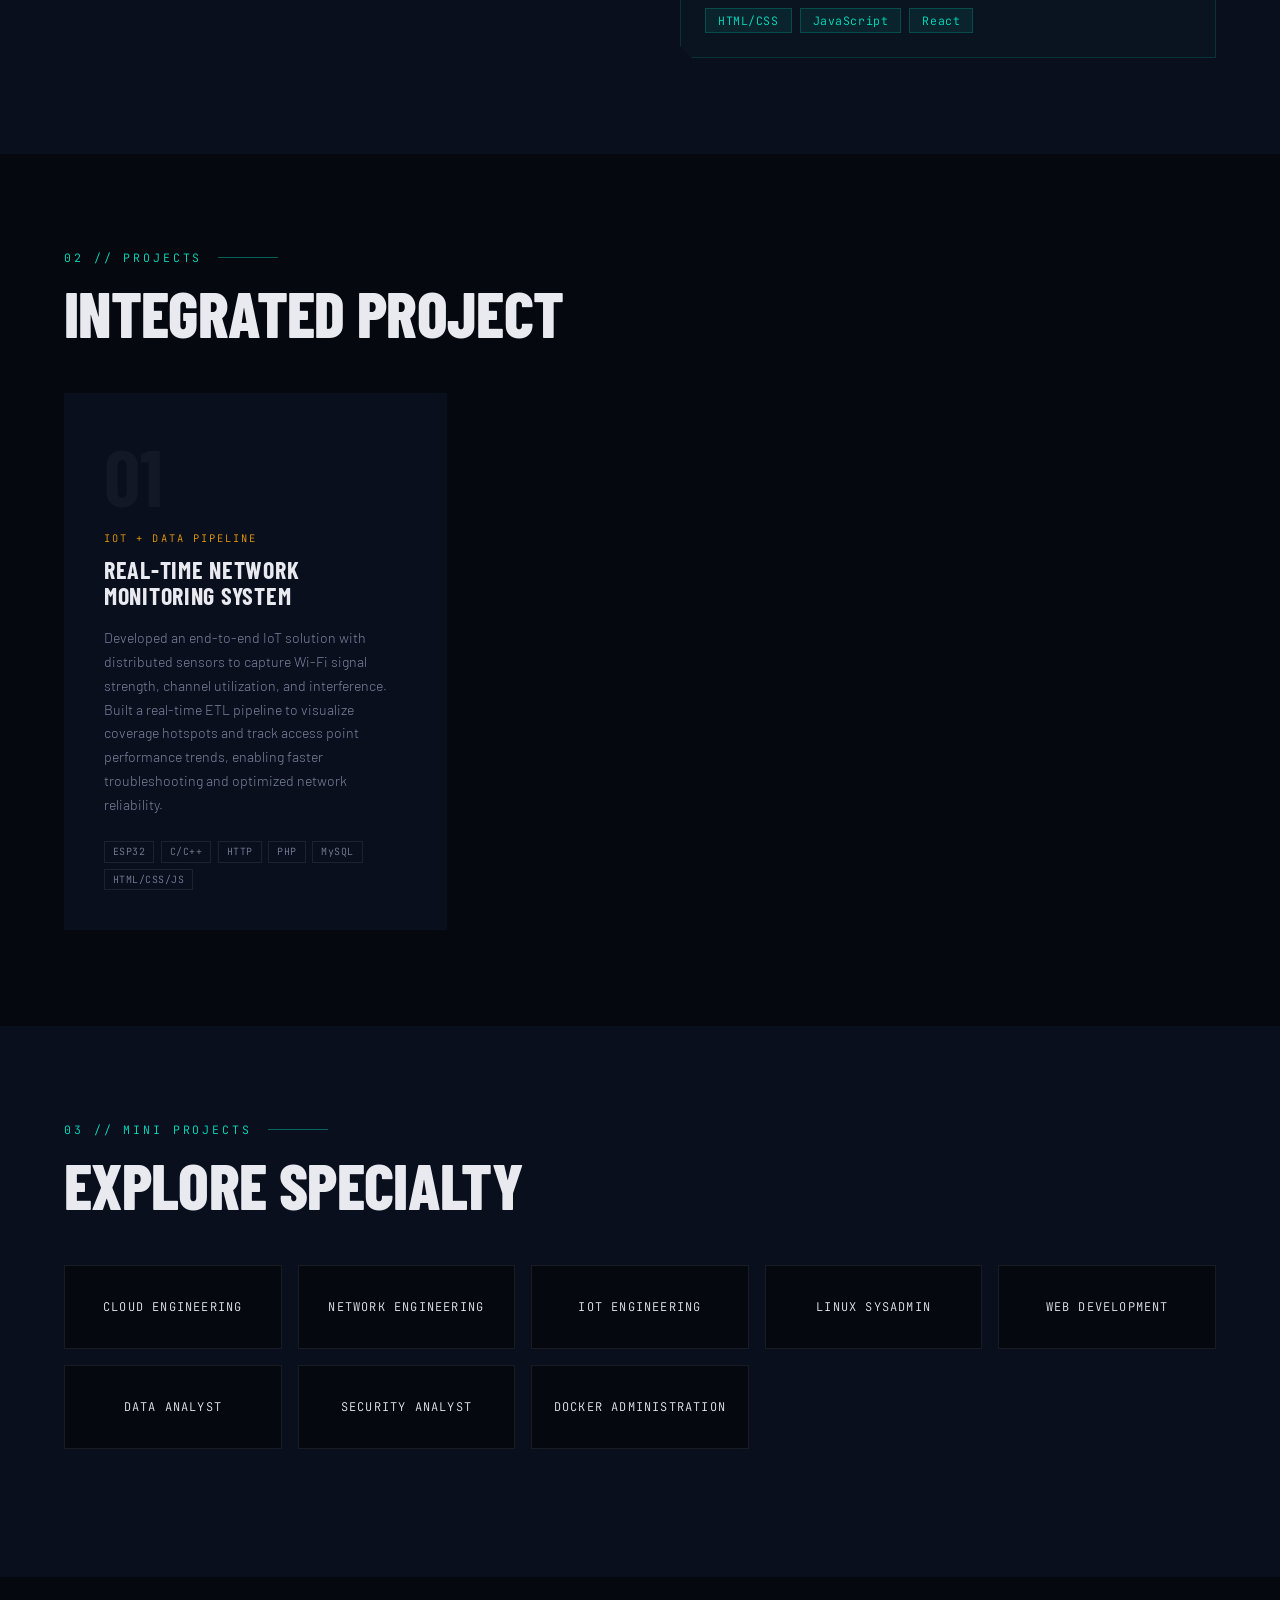
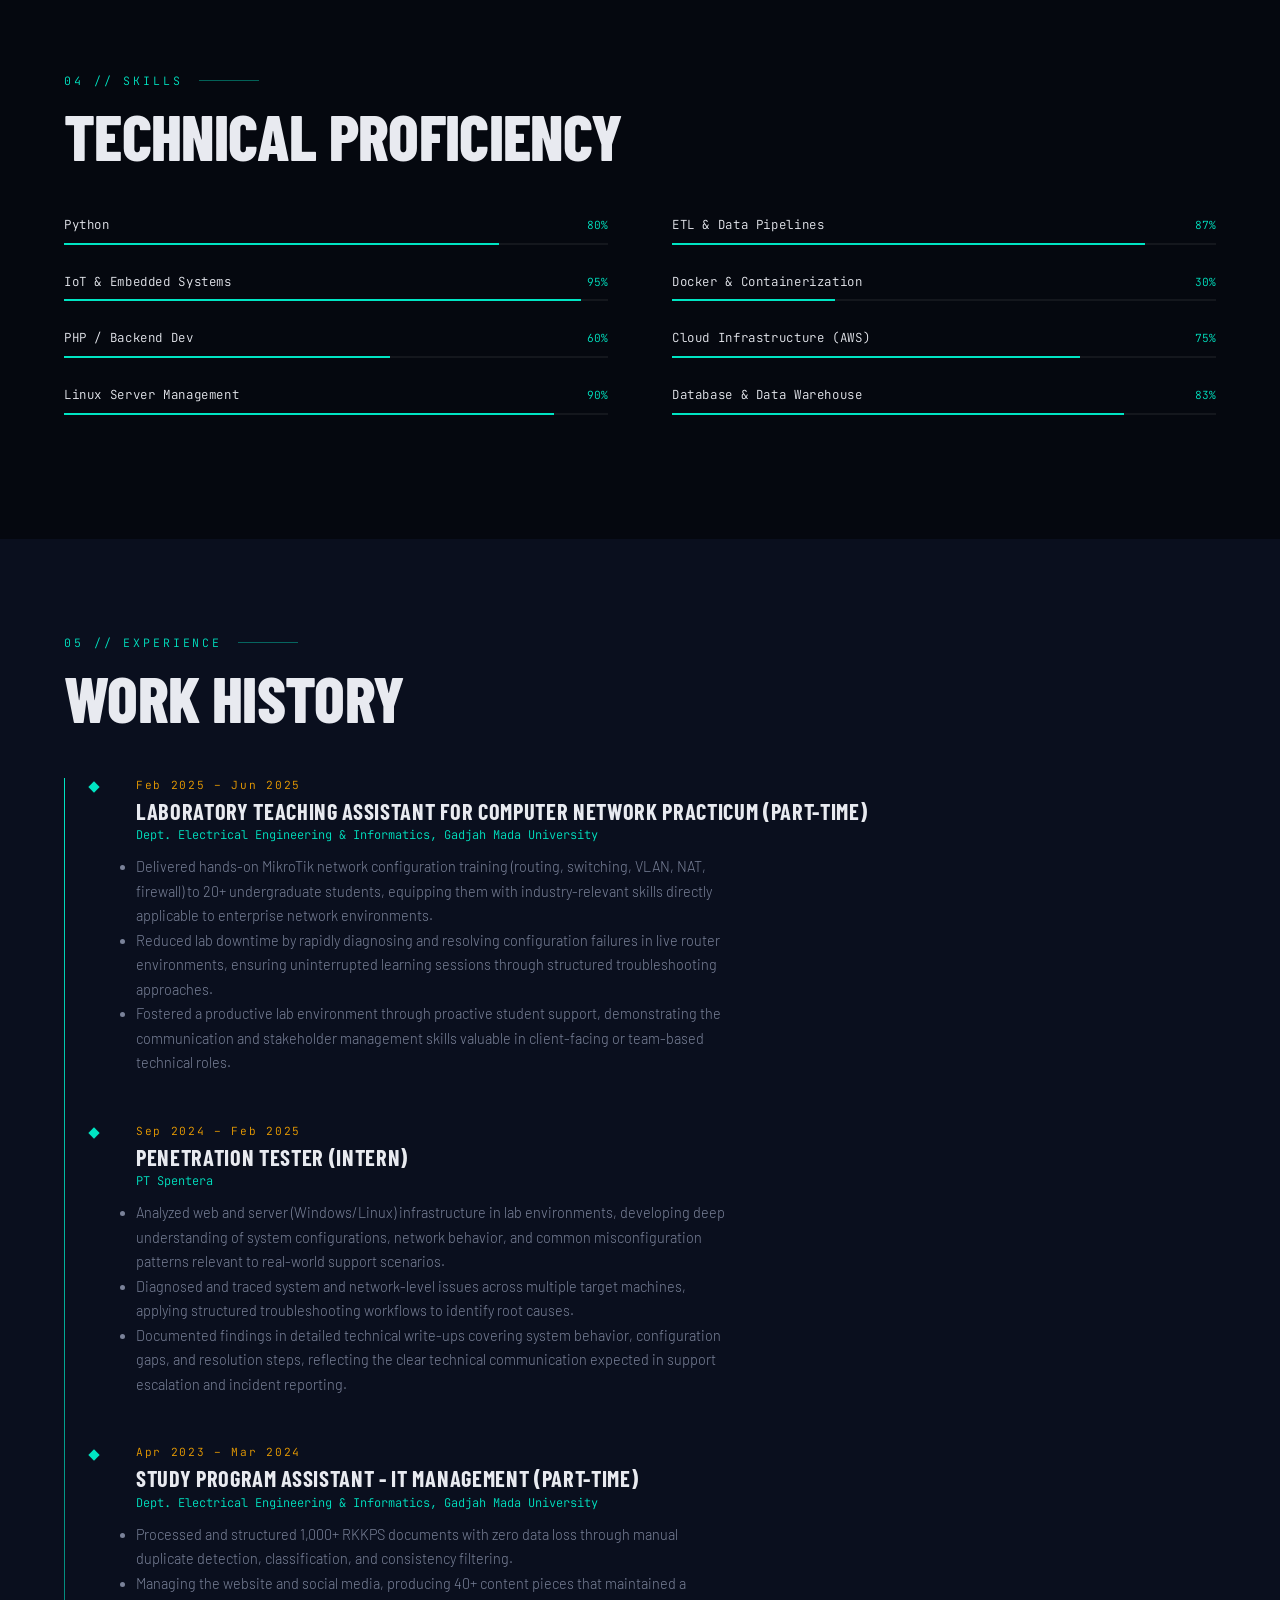
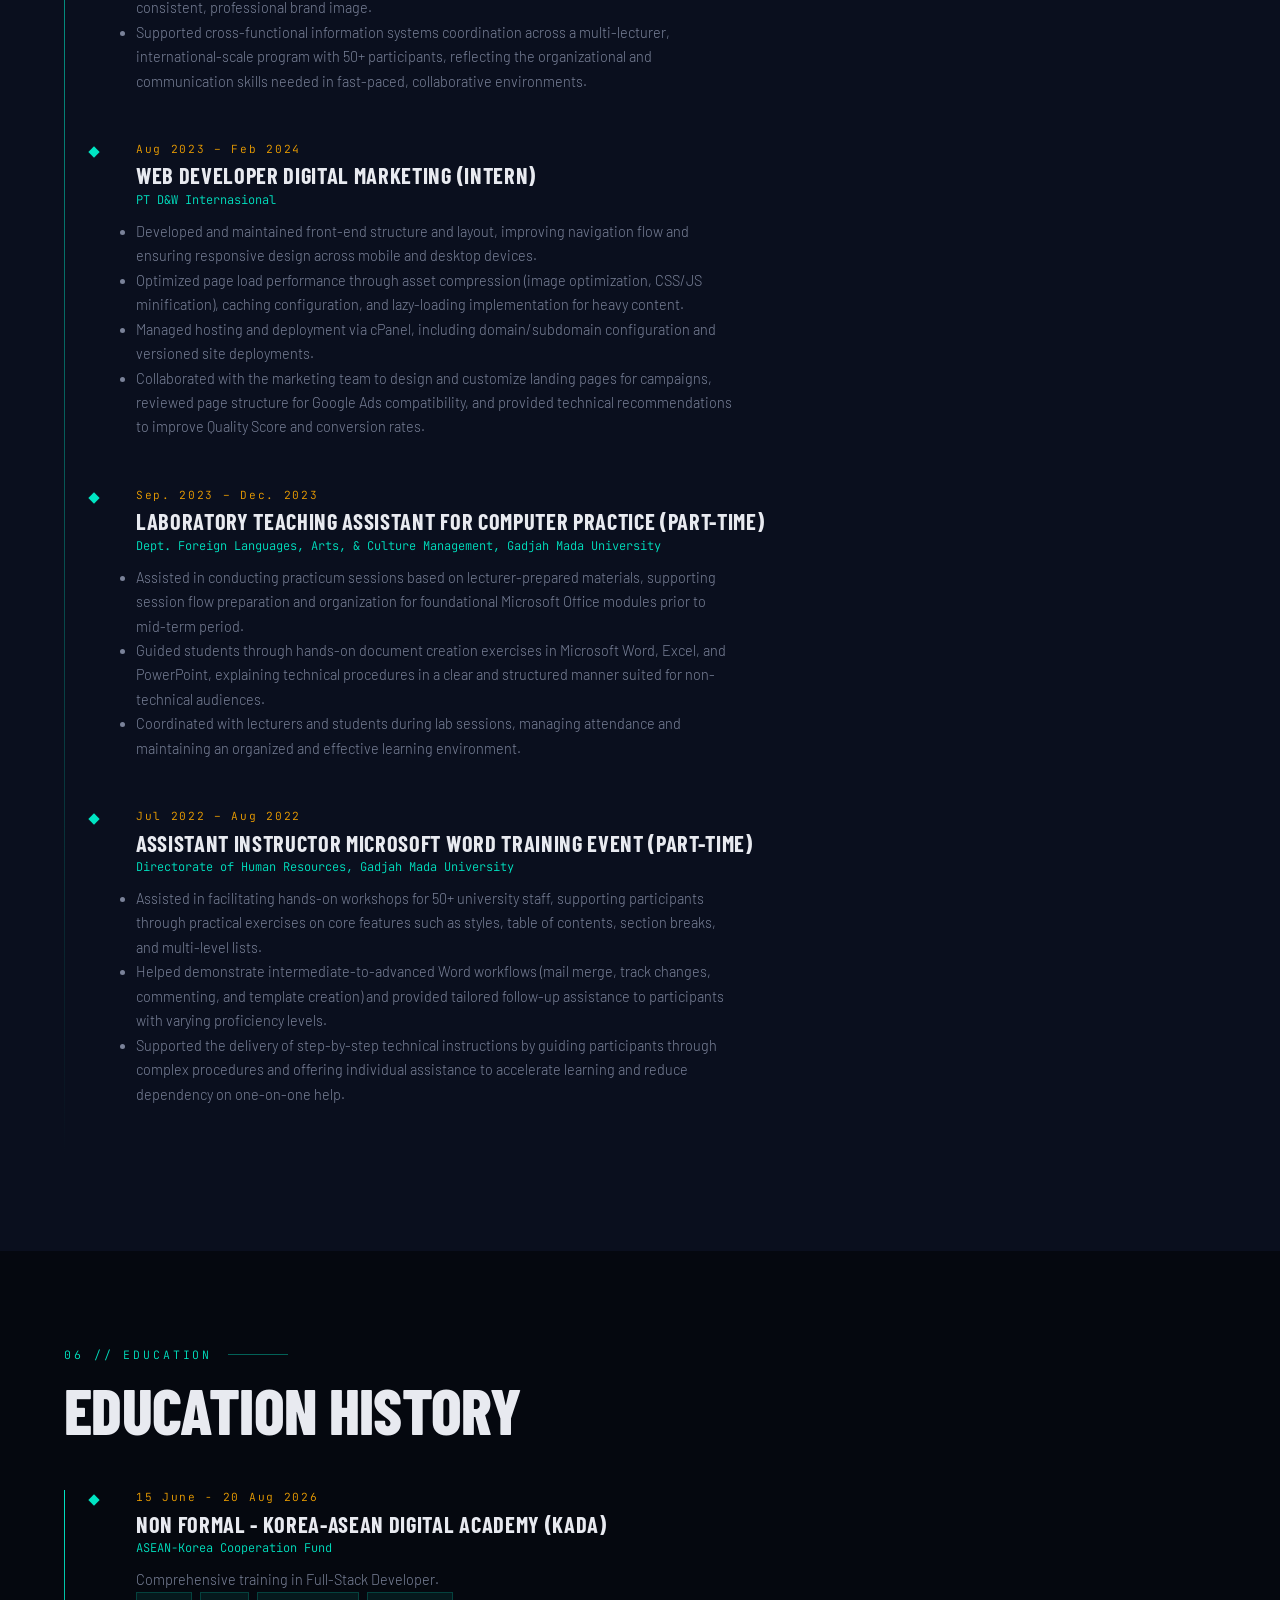
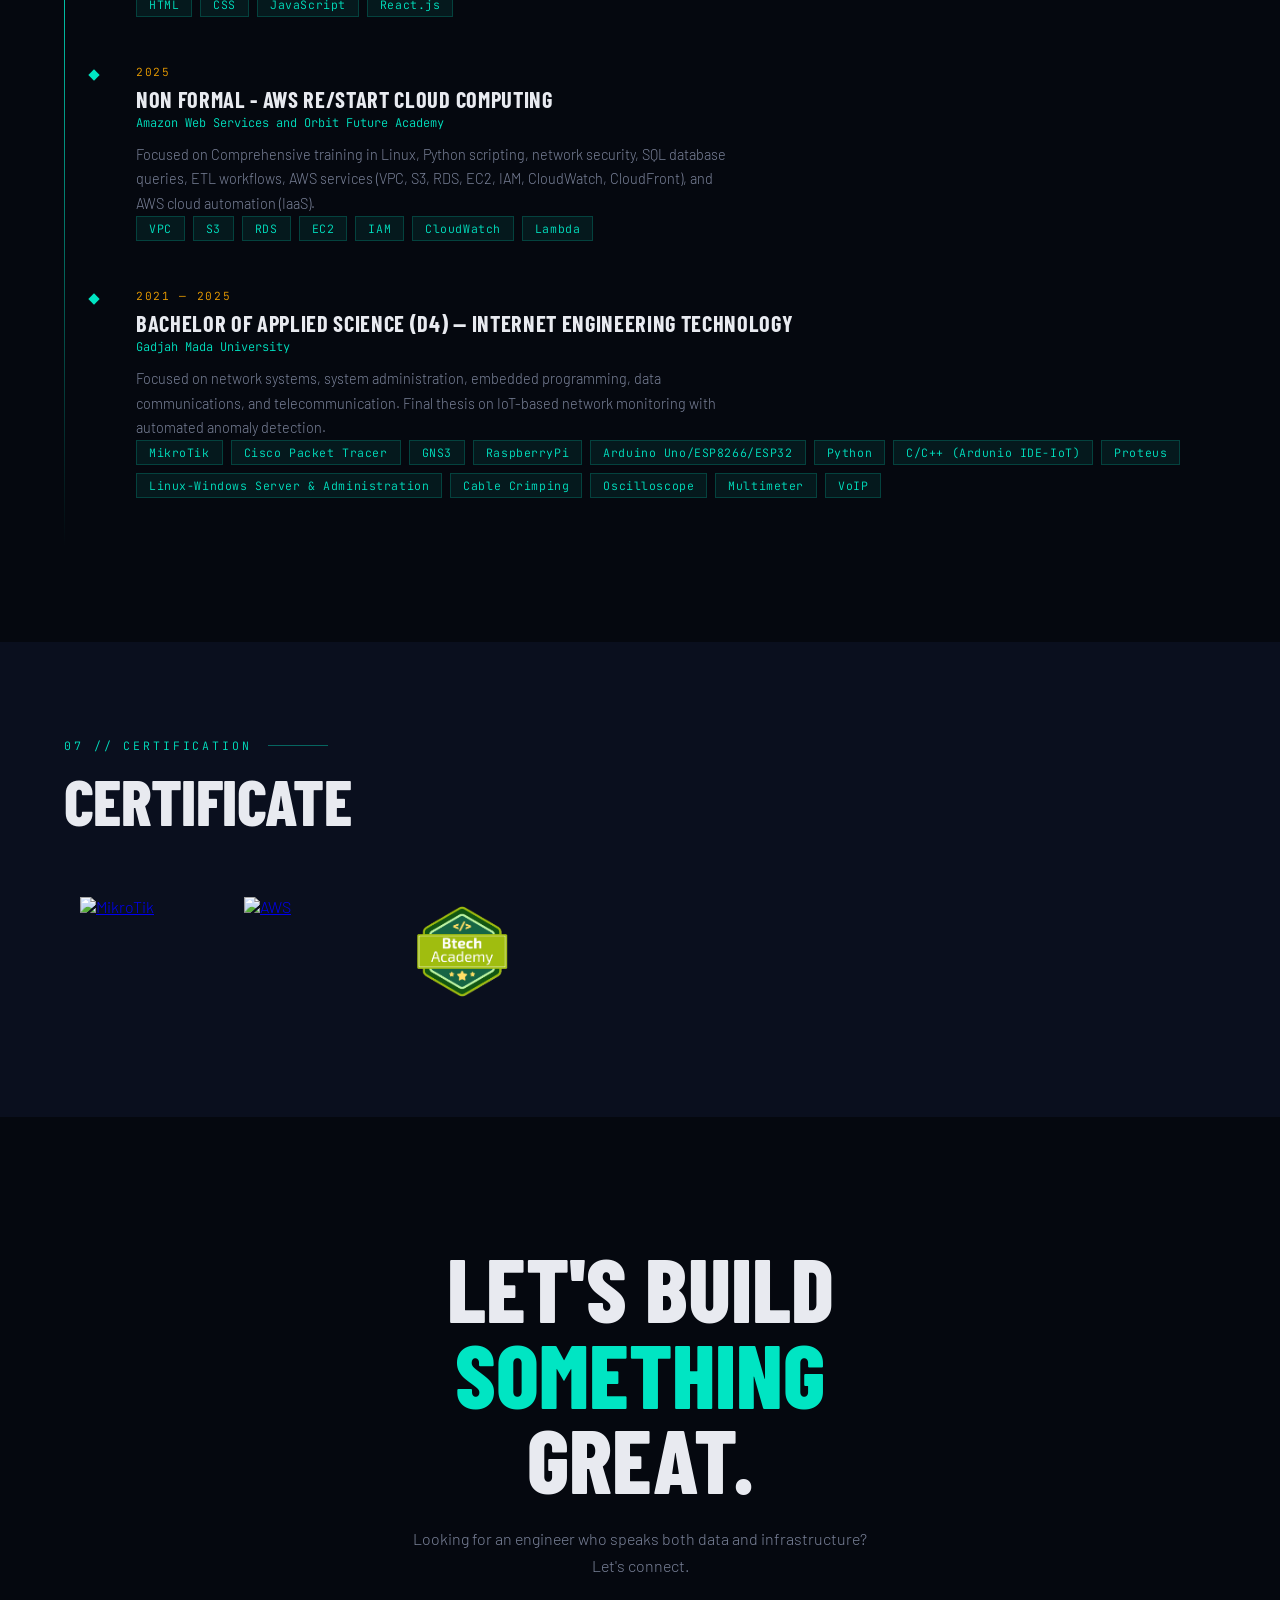
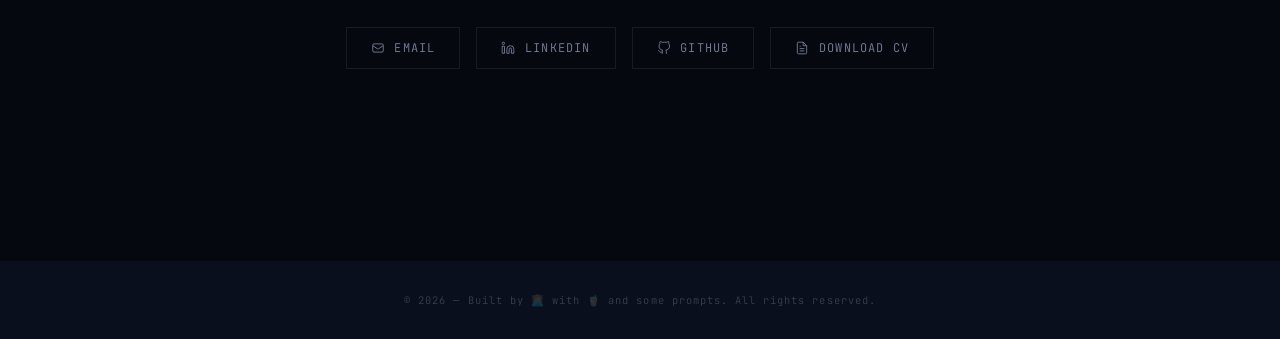
==== commit 460c4101: "Update index.html" ====
--- a/index.html
+++ b/index.html
@@ -361,6 +361,12 @@
       <p class="timeline-study">
         Comprehensive training in Full-Stack Developer.
       </p>
+      <div class="layer-tags">
+        <span class="tag">HTML</span>
+        <span class="tag">CSS</span>
+        <span class="tag">JavaScript</span>
+        <span class="tag">React.js</span>
+      </div>
     </div>
     <div class="timeline-item">
       <div class="timeline-dot"></div>
@@ -372,15 +378,15 @@
         SQL database queries, ETL workflows, AWS services (VPC, S3, RDS, EC2, IAM, CloudWatch, CloudFront), 
         and AWS cloud automation (IaaS).
       </p>
-        <div class="layer-tags">
-          <span class="tag">VPC</span>
-          <span class="tag">S3</span>
-          <span class="tag">RDS</span>
-          <span class="tag">EC2</span>
-          <span class="tag">IAM</span>
-          <span class="tag">CloudWatch</span>
-          <span class="tag">Lambda</span>
-        </div>
+      <div class="layer-tags">
+        <span class="tag">VPC</span>
+        <span class="tag">S3</span>
+        <span class="tag">RDS</span>
+        <span class="tag">EC2</span>
+        <span class="tag">IAM</span>
+        <span class="tag">CloudWatch</span>
+        <span class="tag">Lambda</span>
+      </div>
     </div>
     <div class="timeline-item">
       <div class="timeline-dot"></div>
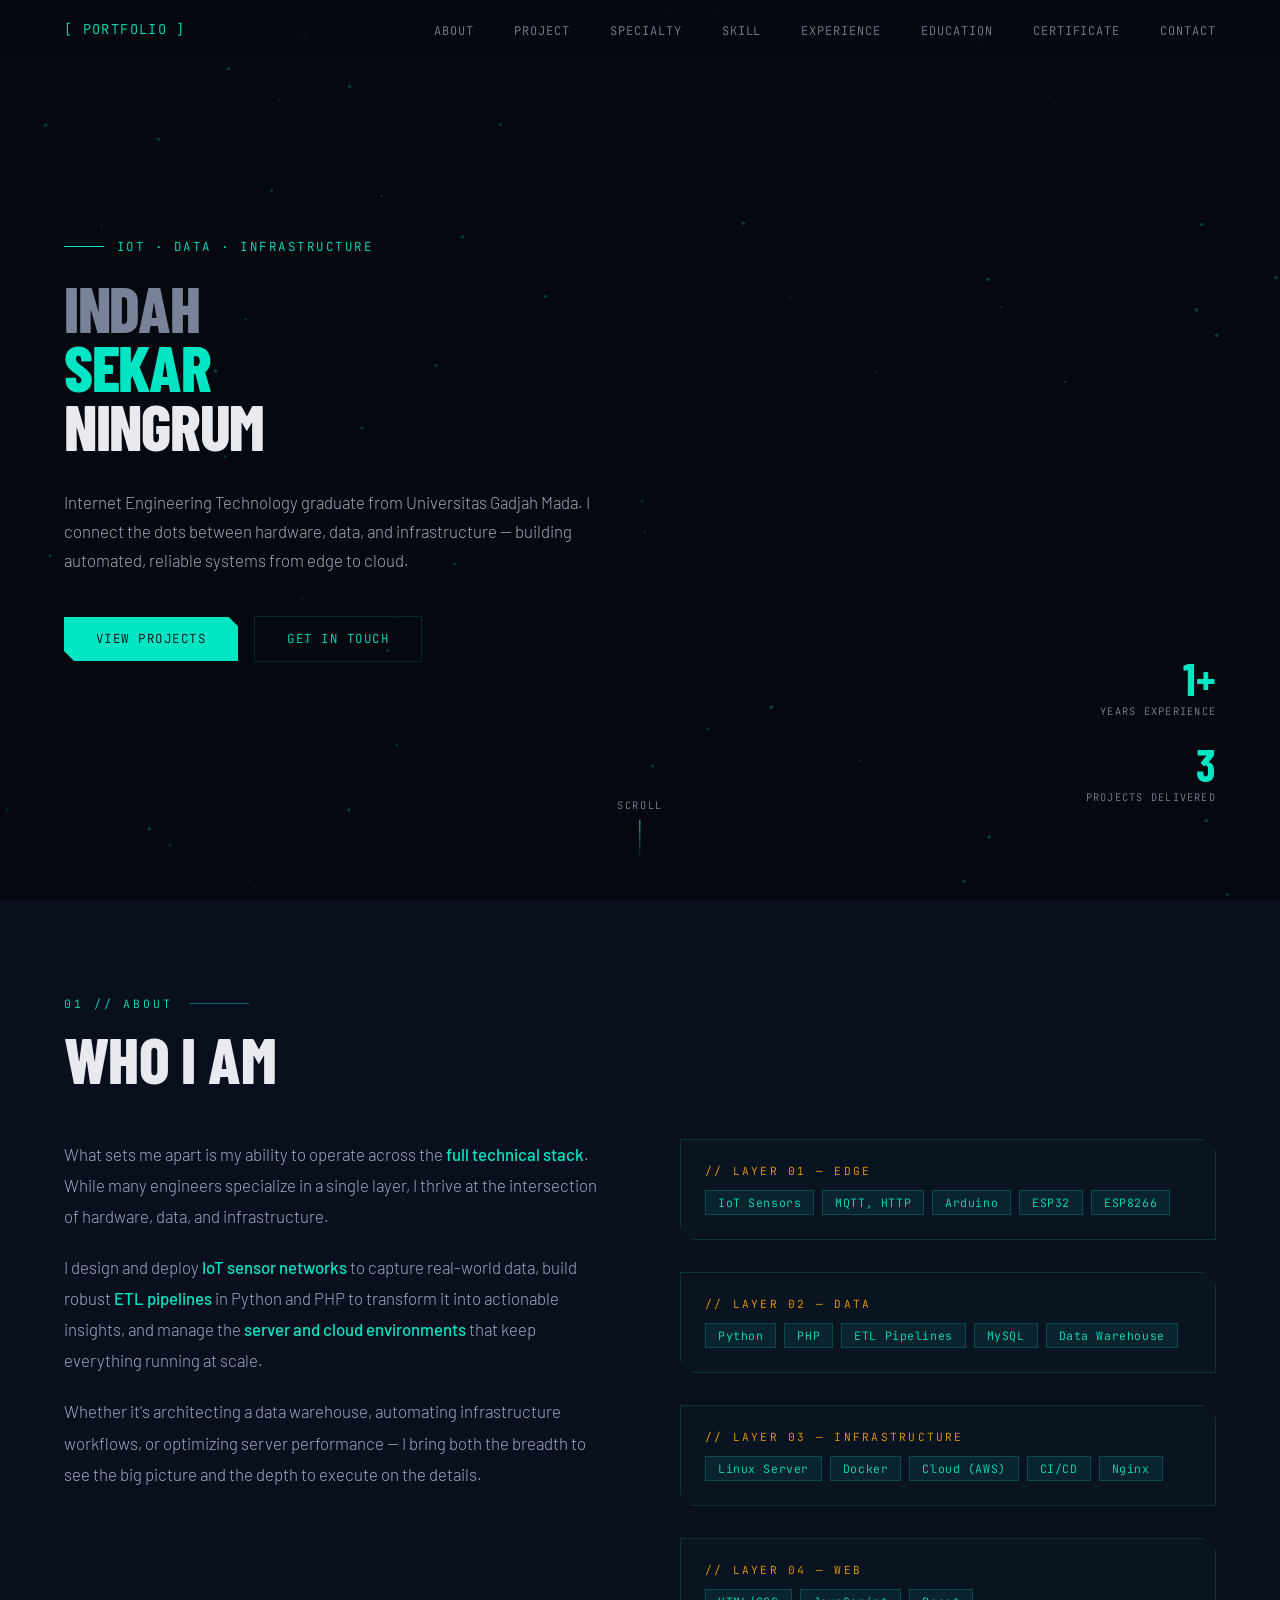
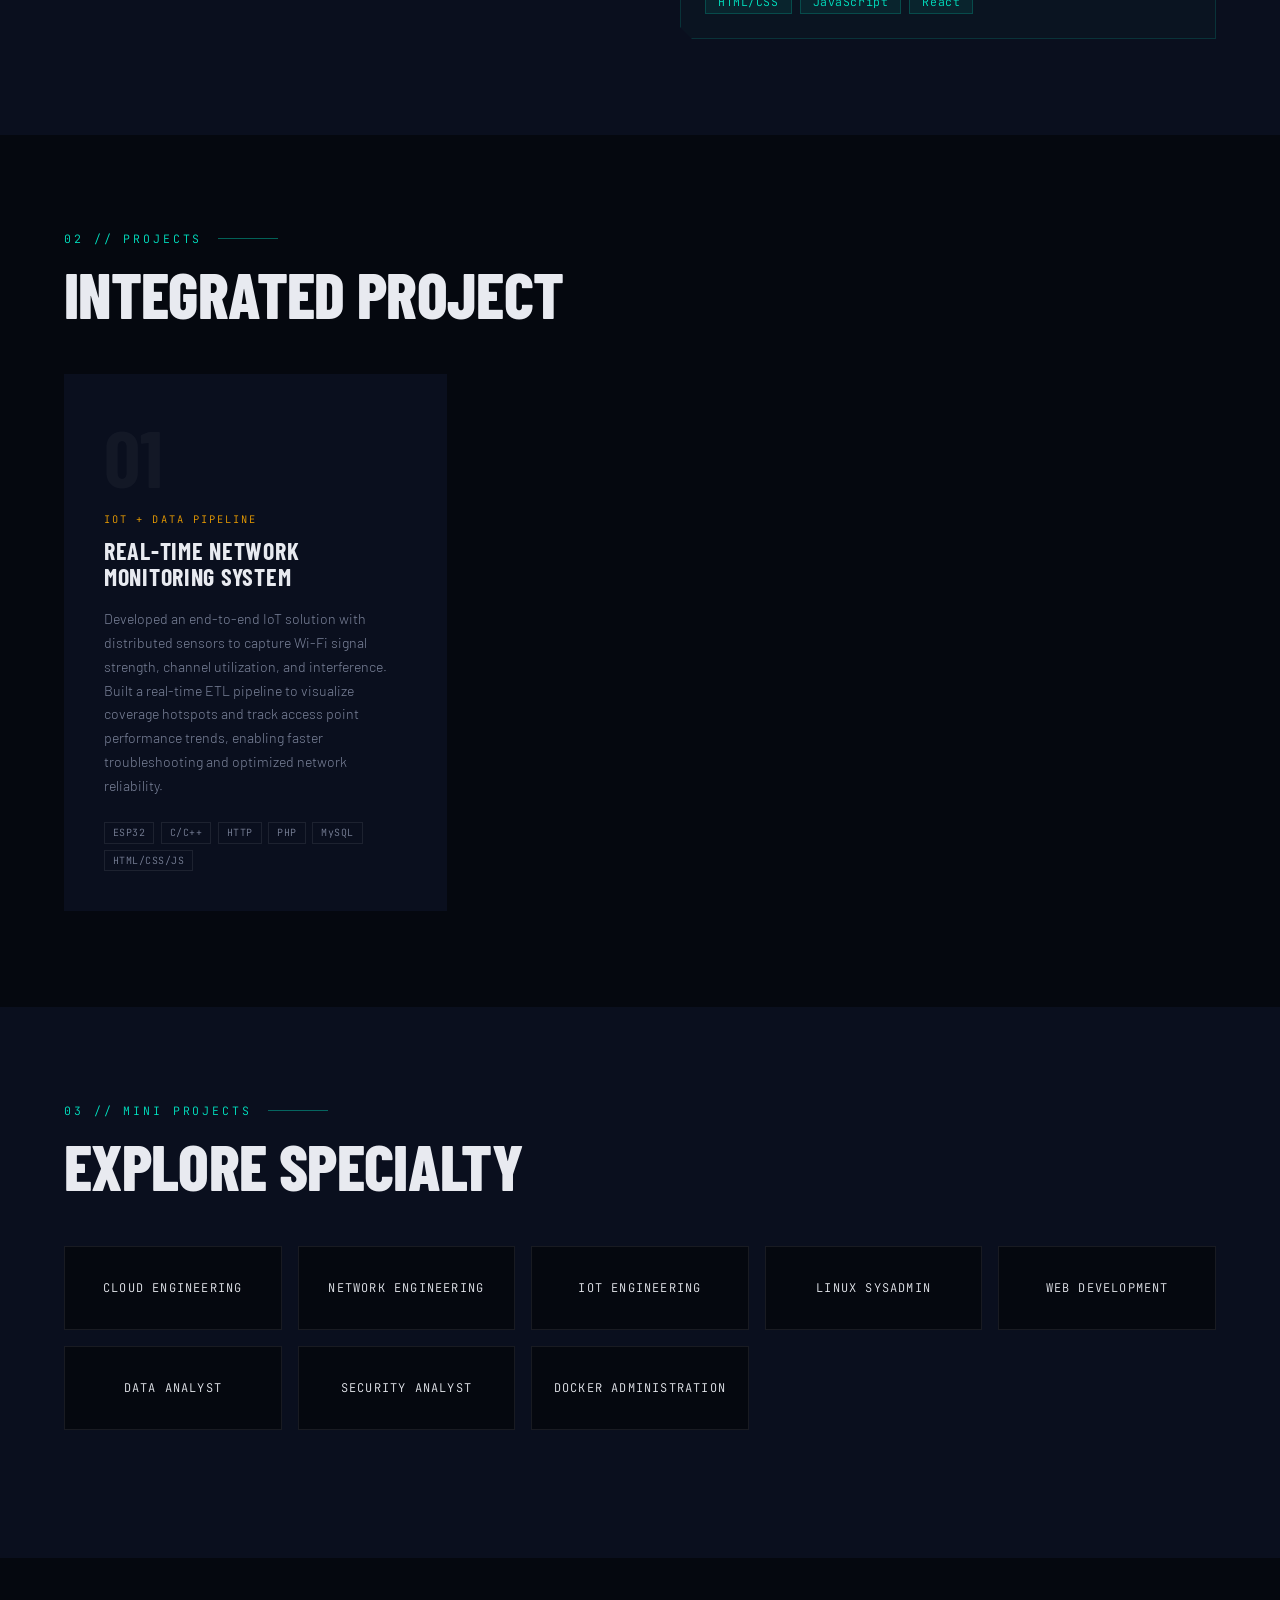
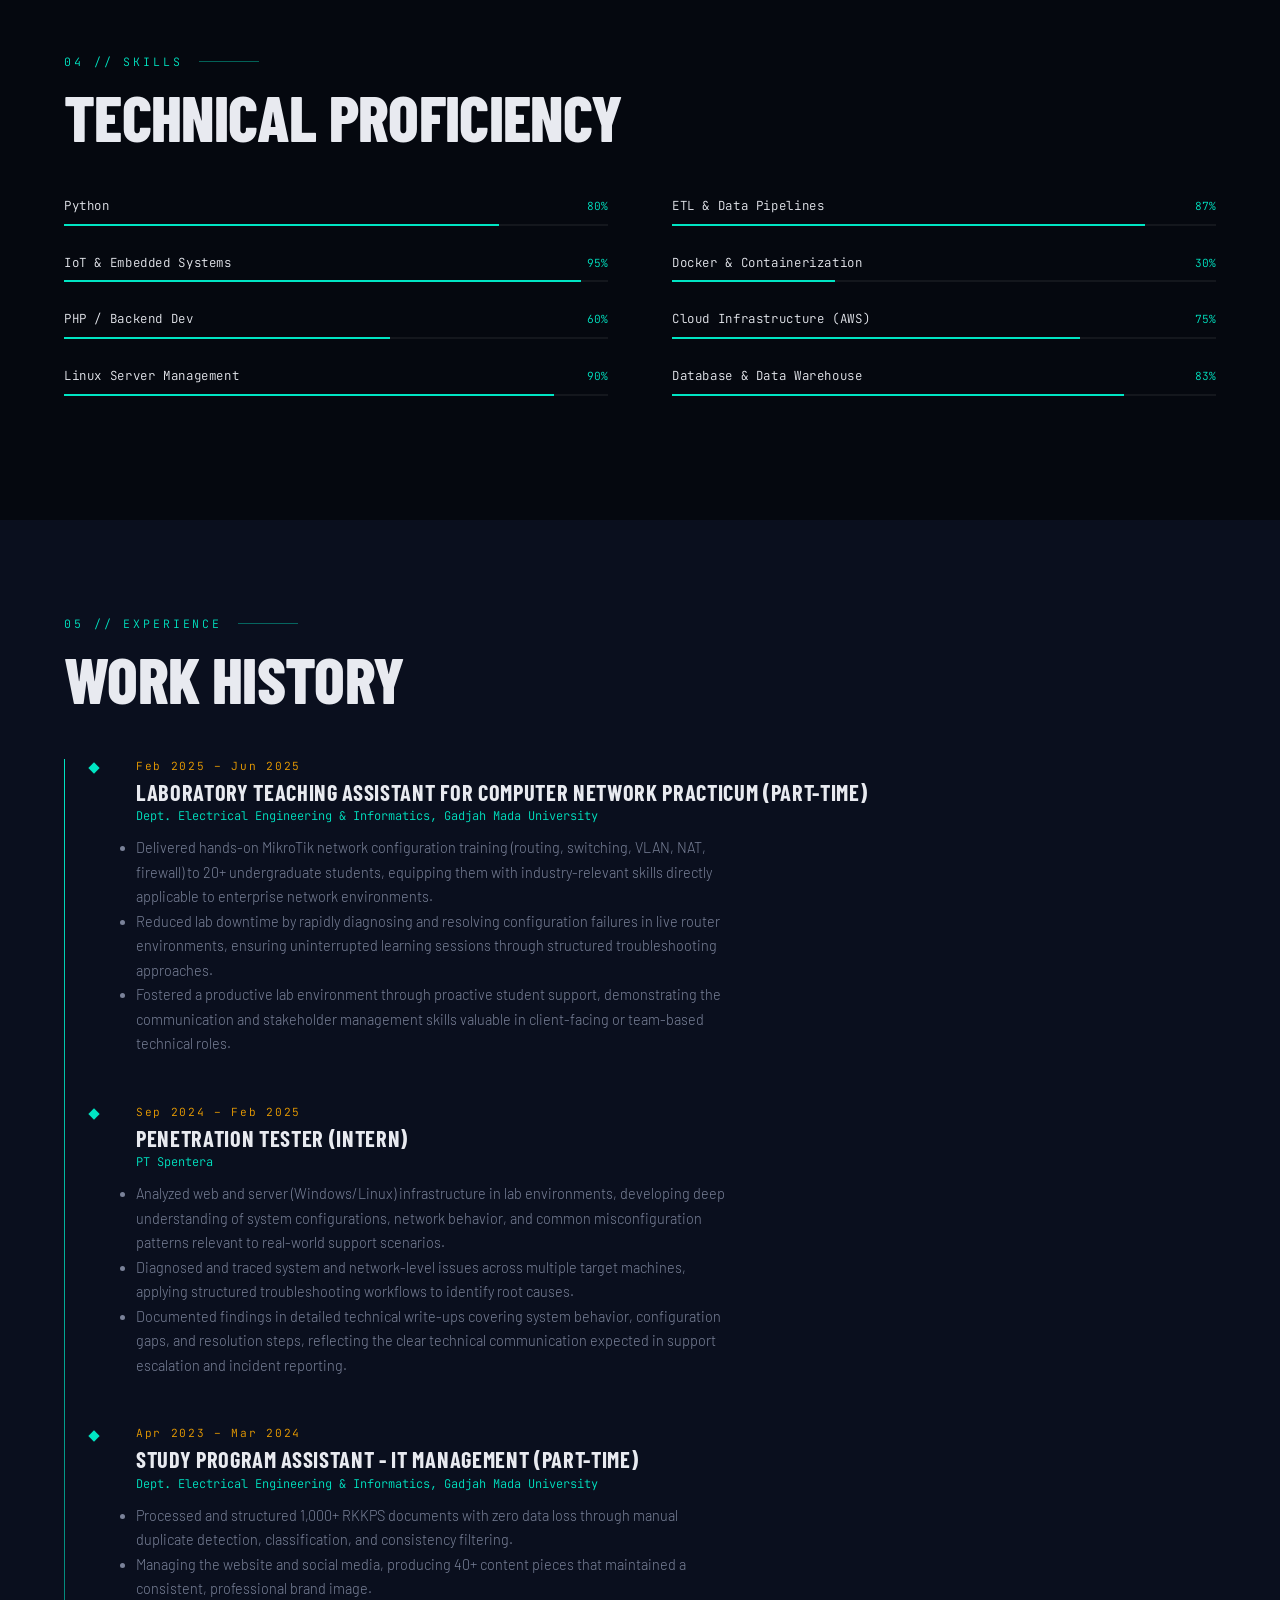
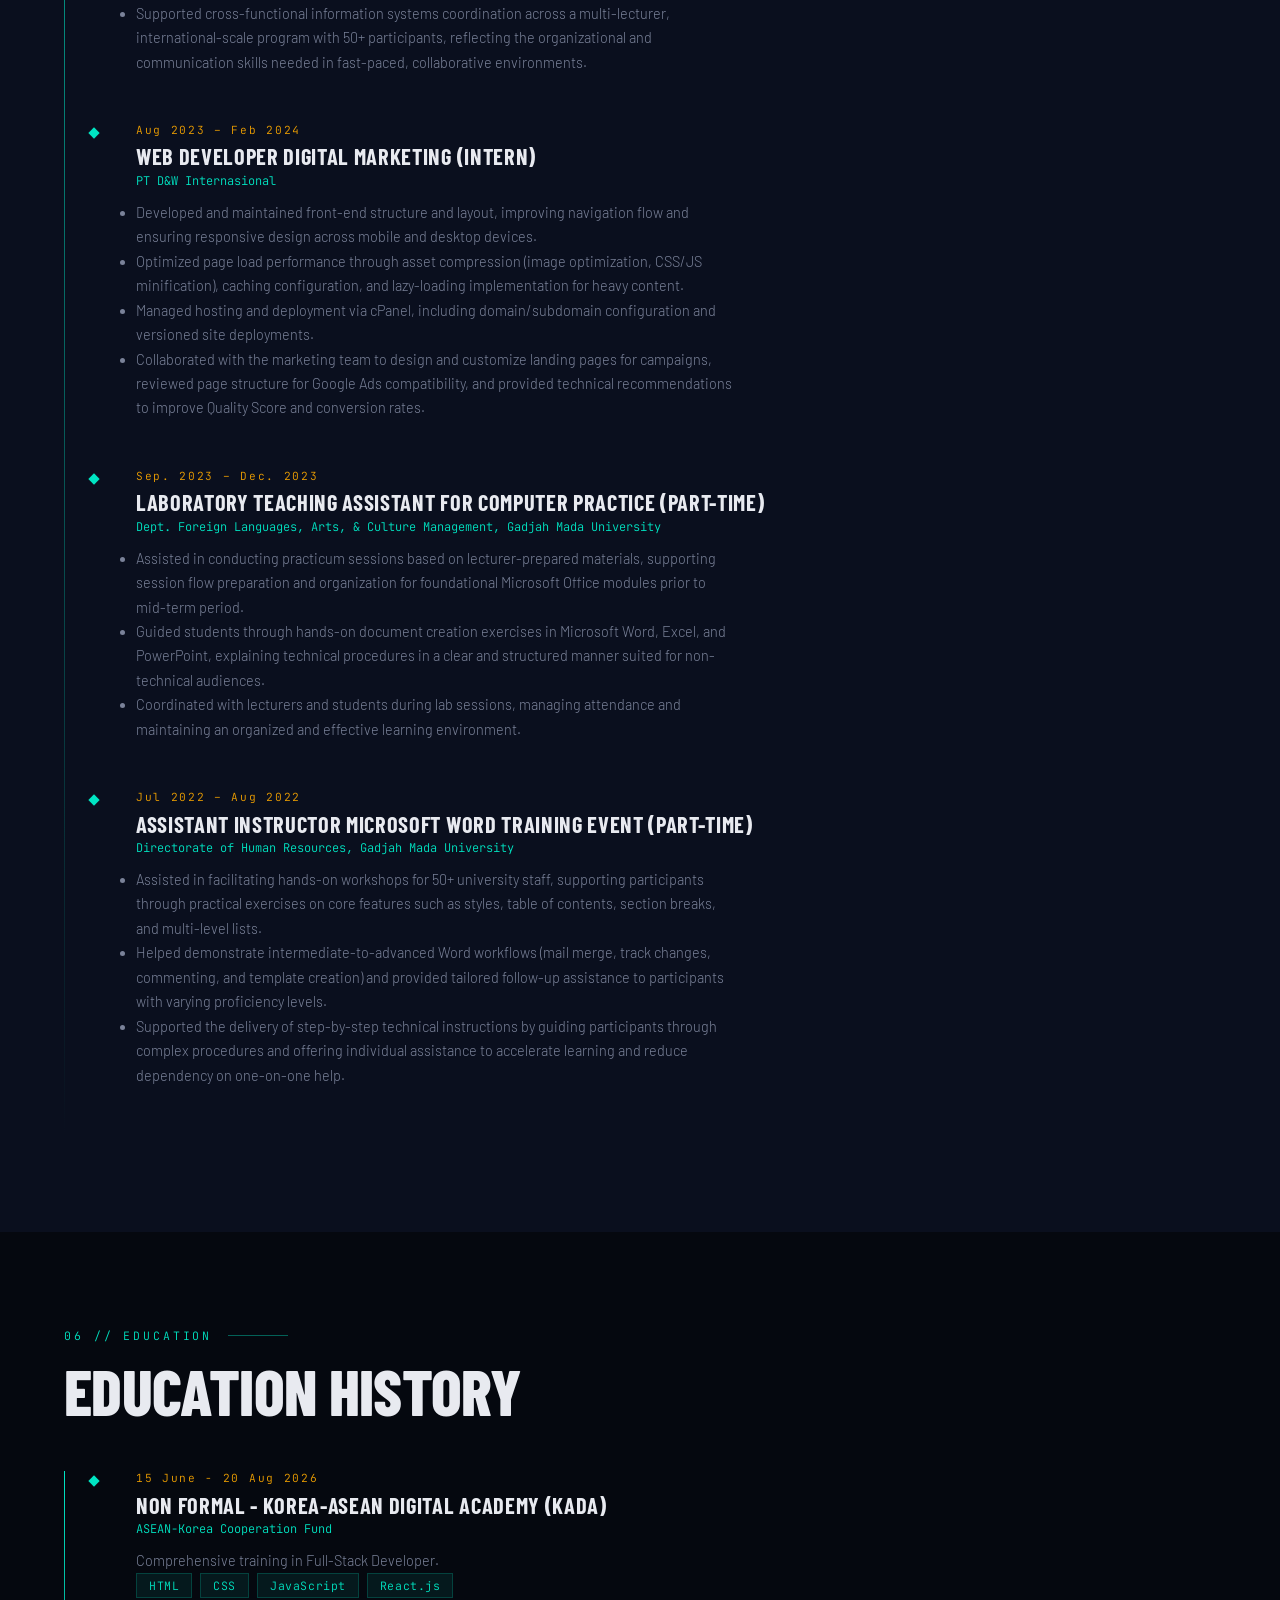
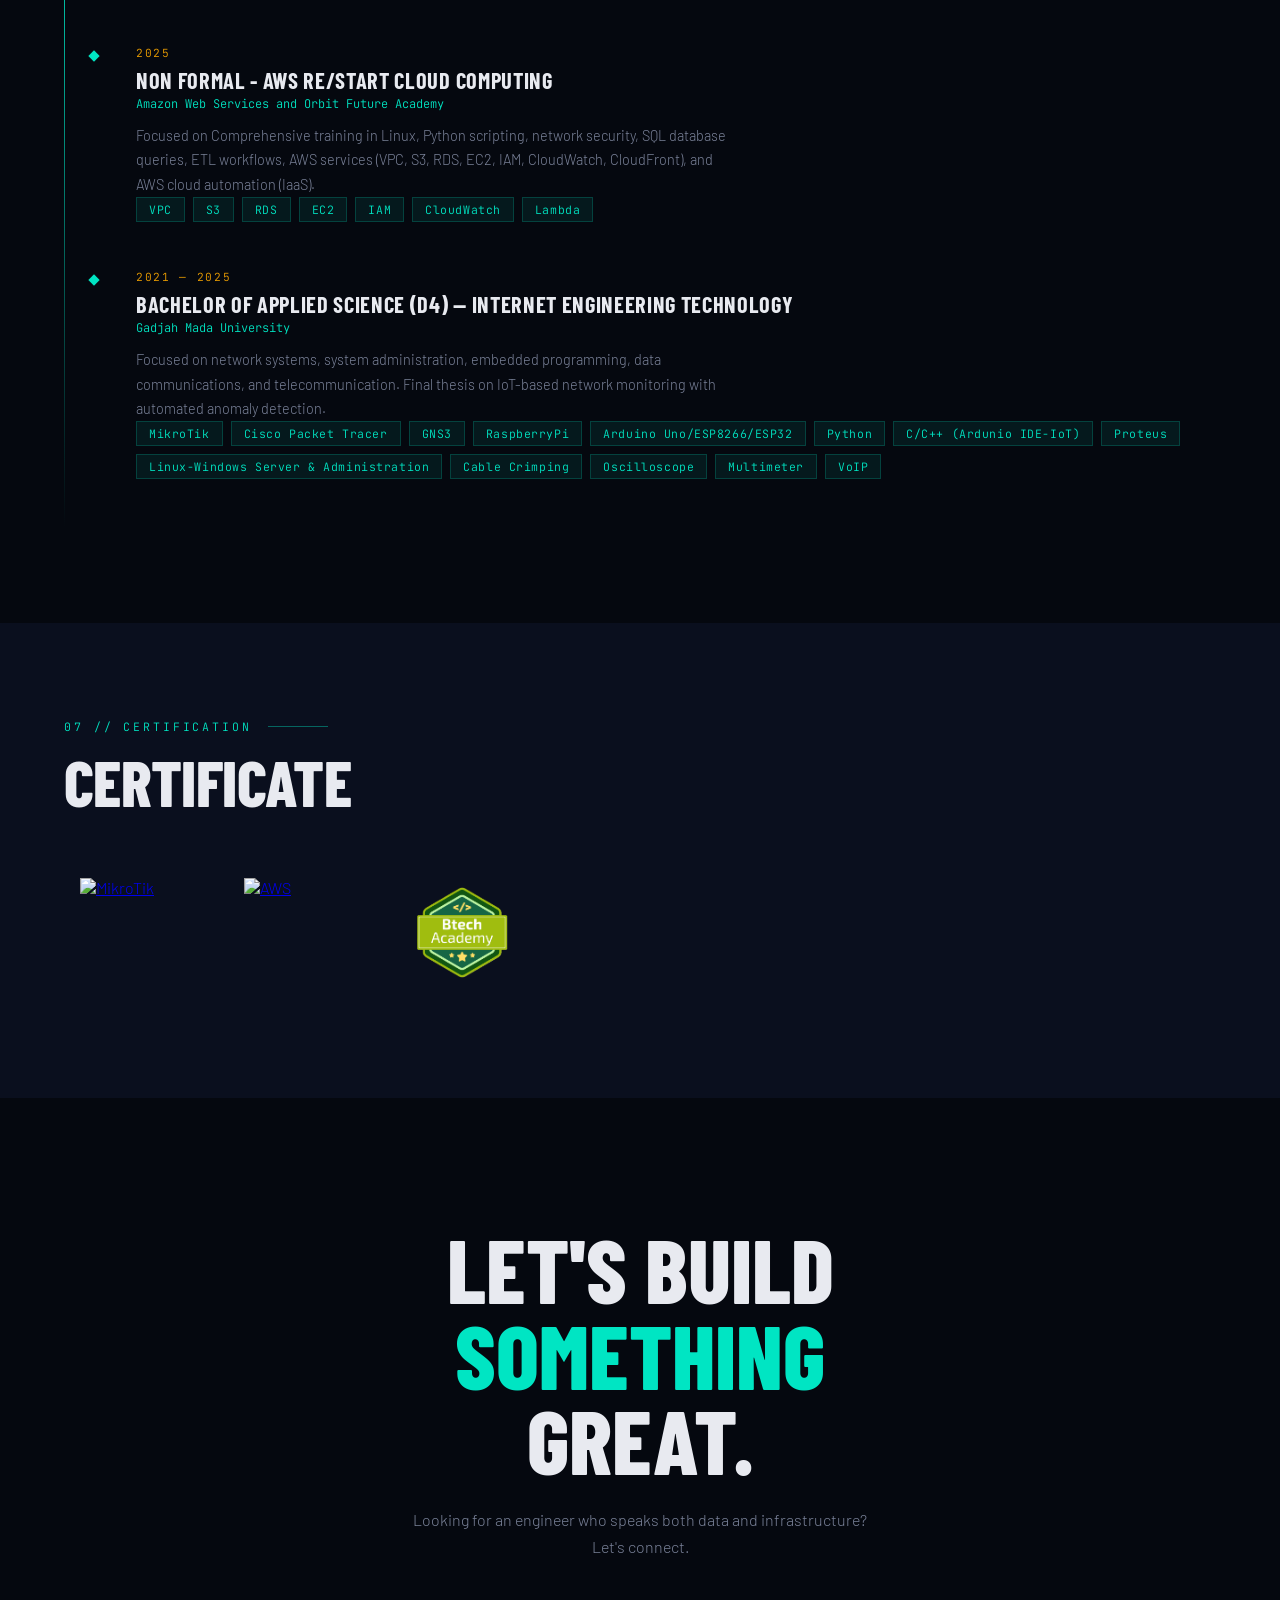
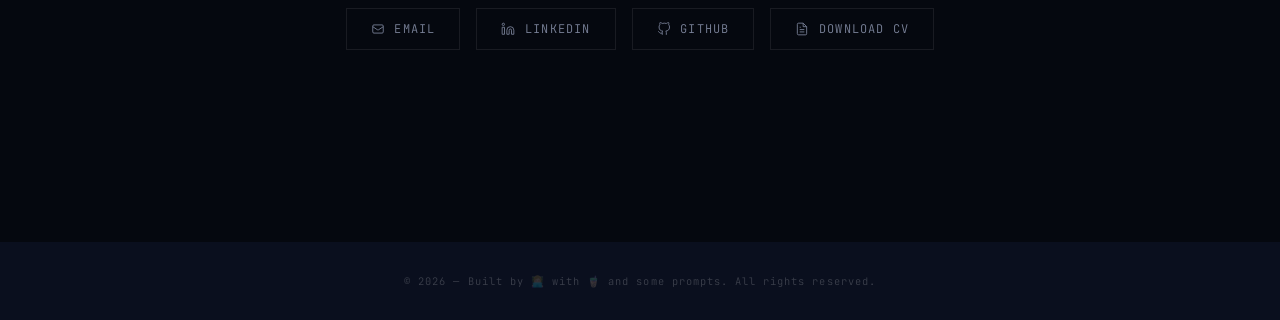
==== commit 3d0c0f4c: "Update index.html" ====
--- a/index.html
+++ b/index.html
@@ -6,7 +6,7 @@
 <title>Portfolio</title>
 <link rel="preconnect" href="https://fonts.googleapis.com">
 <link href="https://fonts.googleapis.com/css2?family=Barlow+Condensed:wght@300;400;600;700;800&family=JetBrains+Mono:wght@300;400;500&family=Barlow:wght@300;400;500&display=swap" rel="stylesheet">
-<link rel="stylesheet" href="assets/css/style.css">https://github.com/indah0503/portfolio/edit/main/index.html
+<link rel="stylesheet" href="assets/css/style.css">
 </head>
 <body>
 
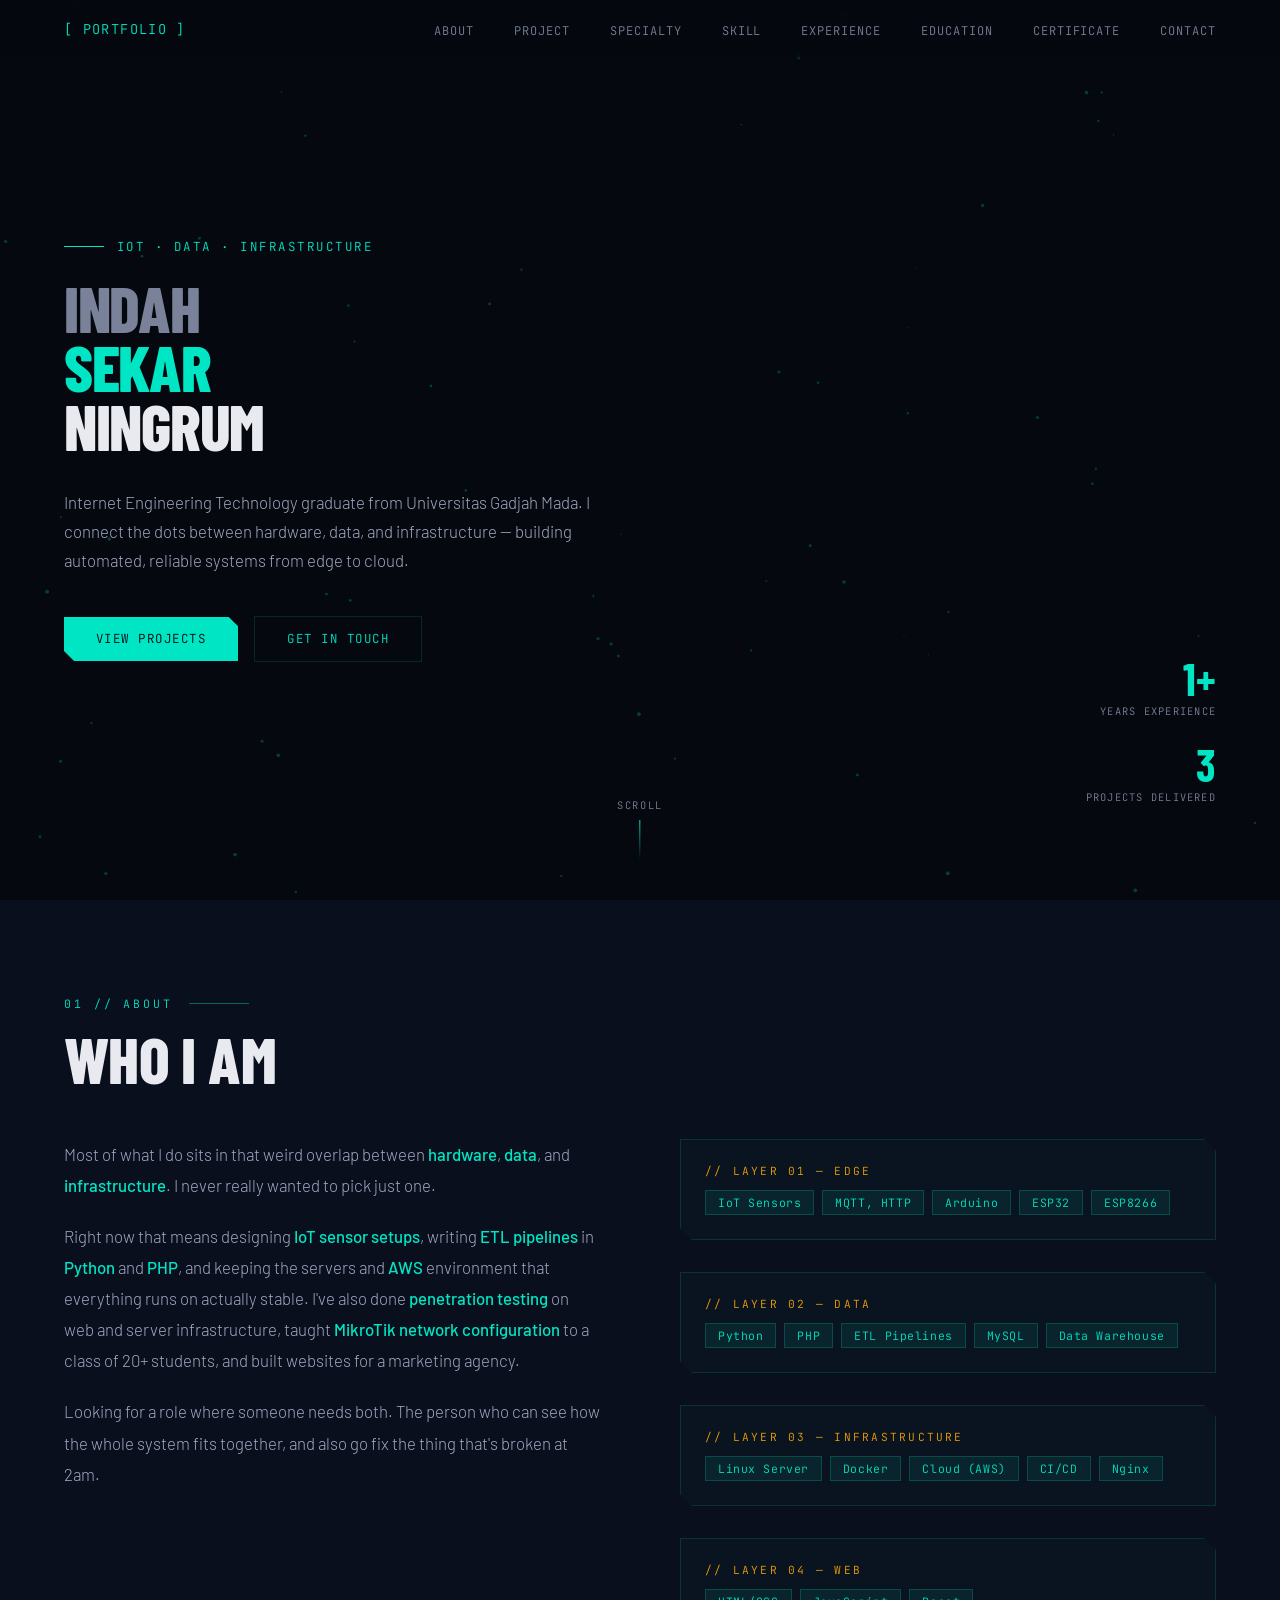
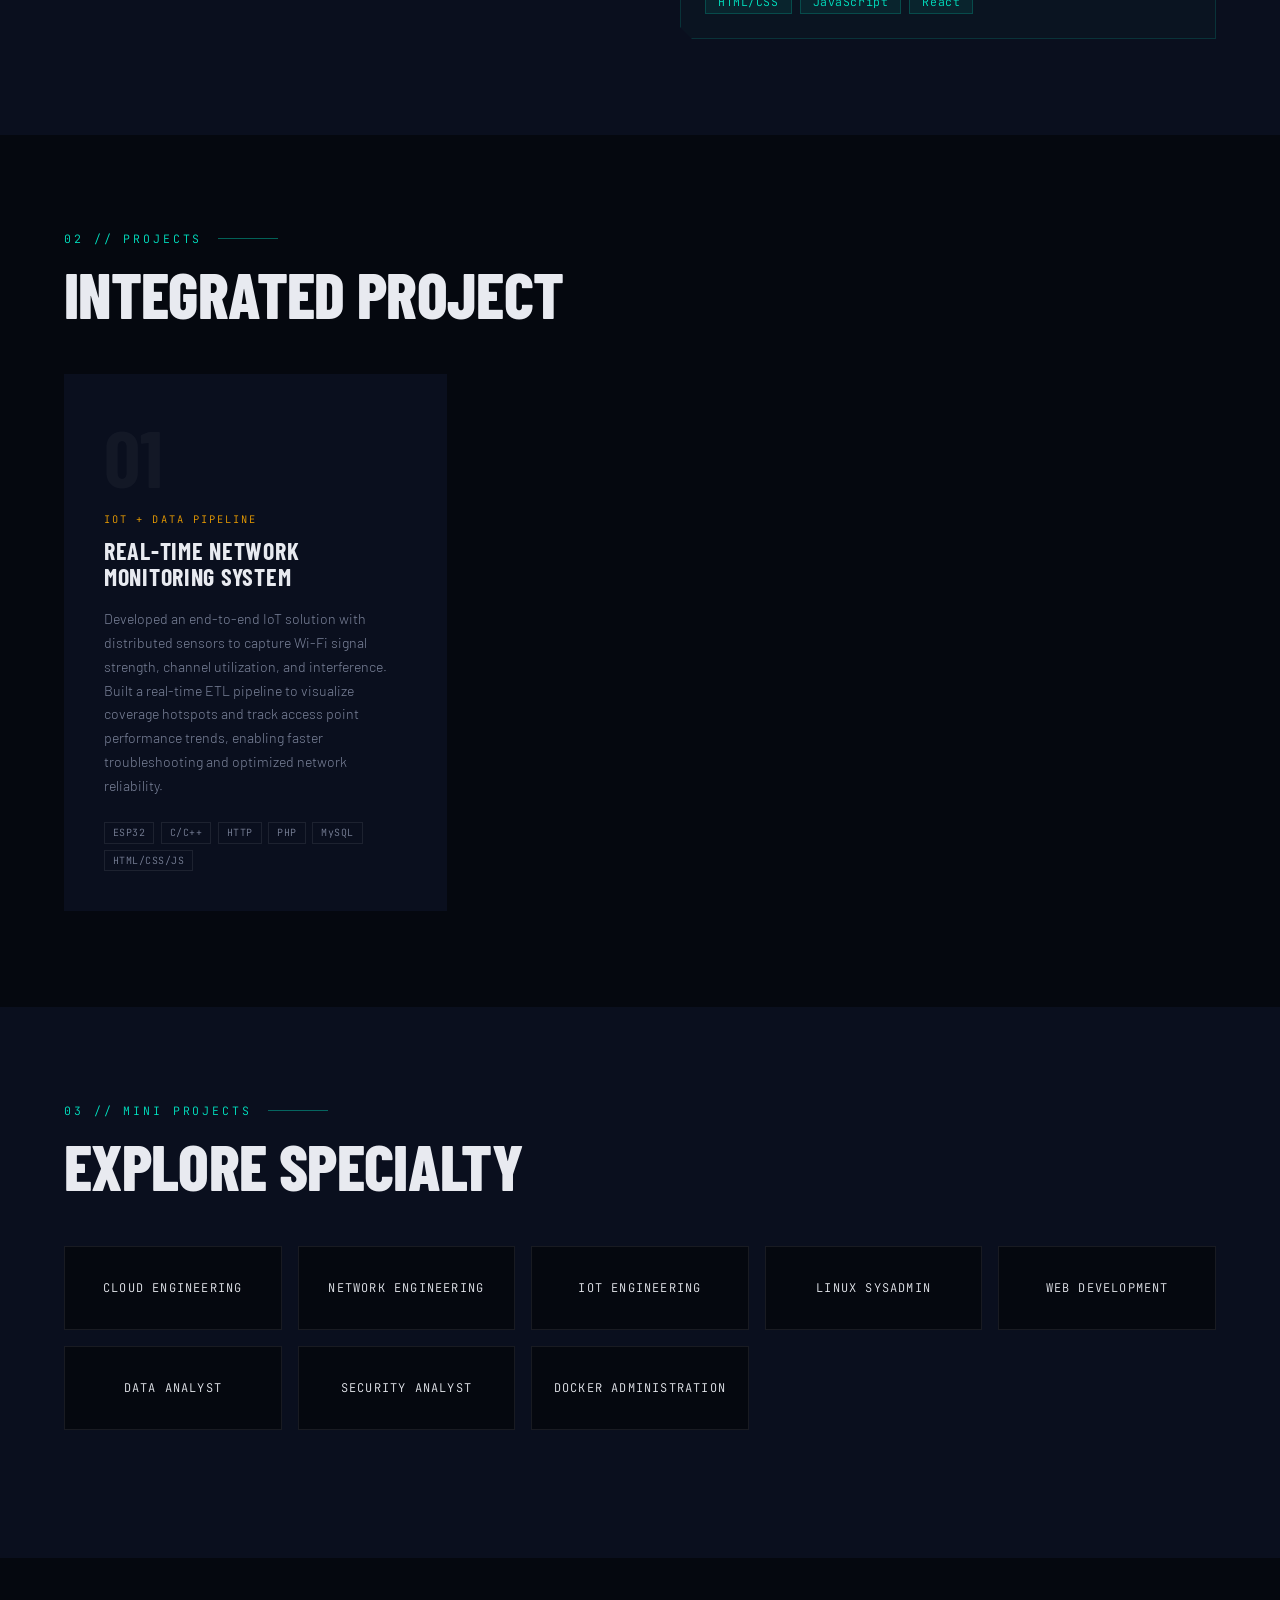
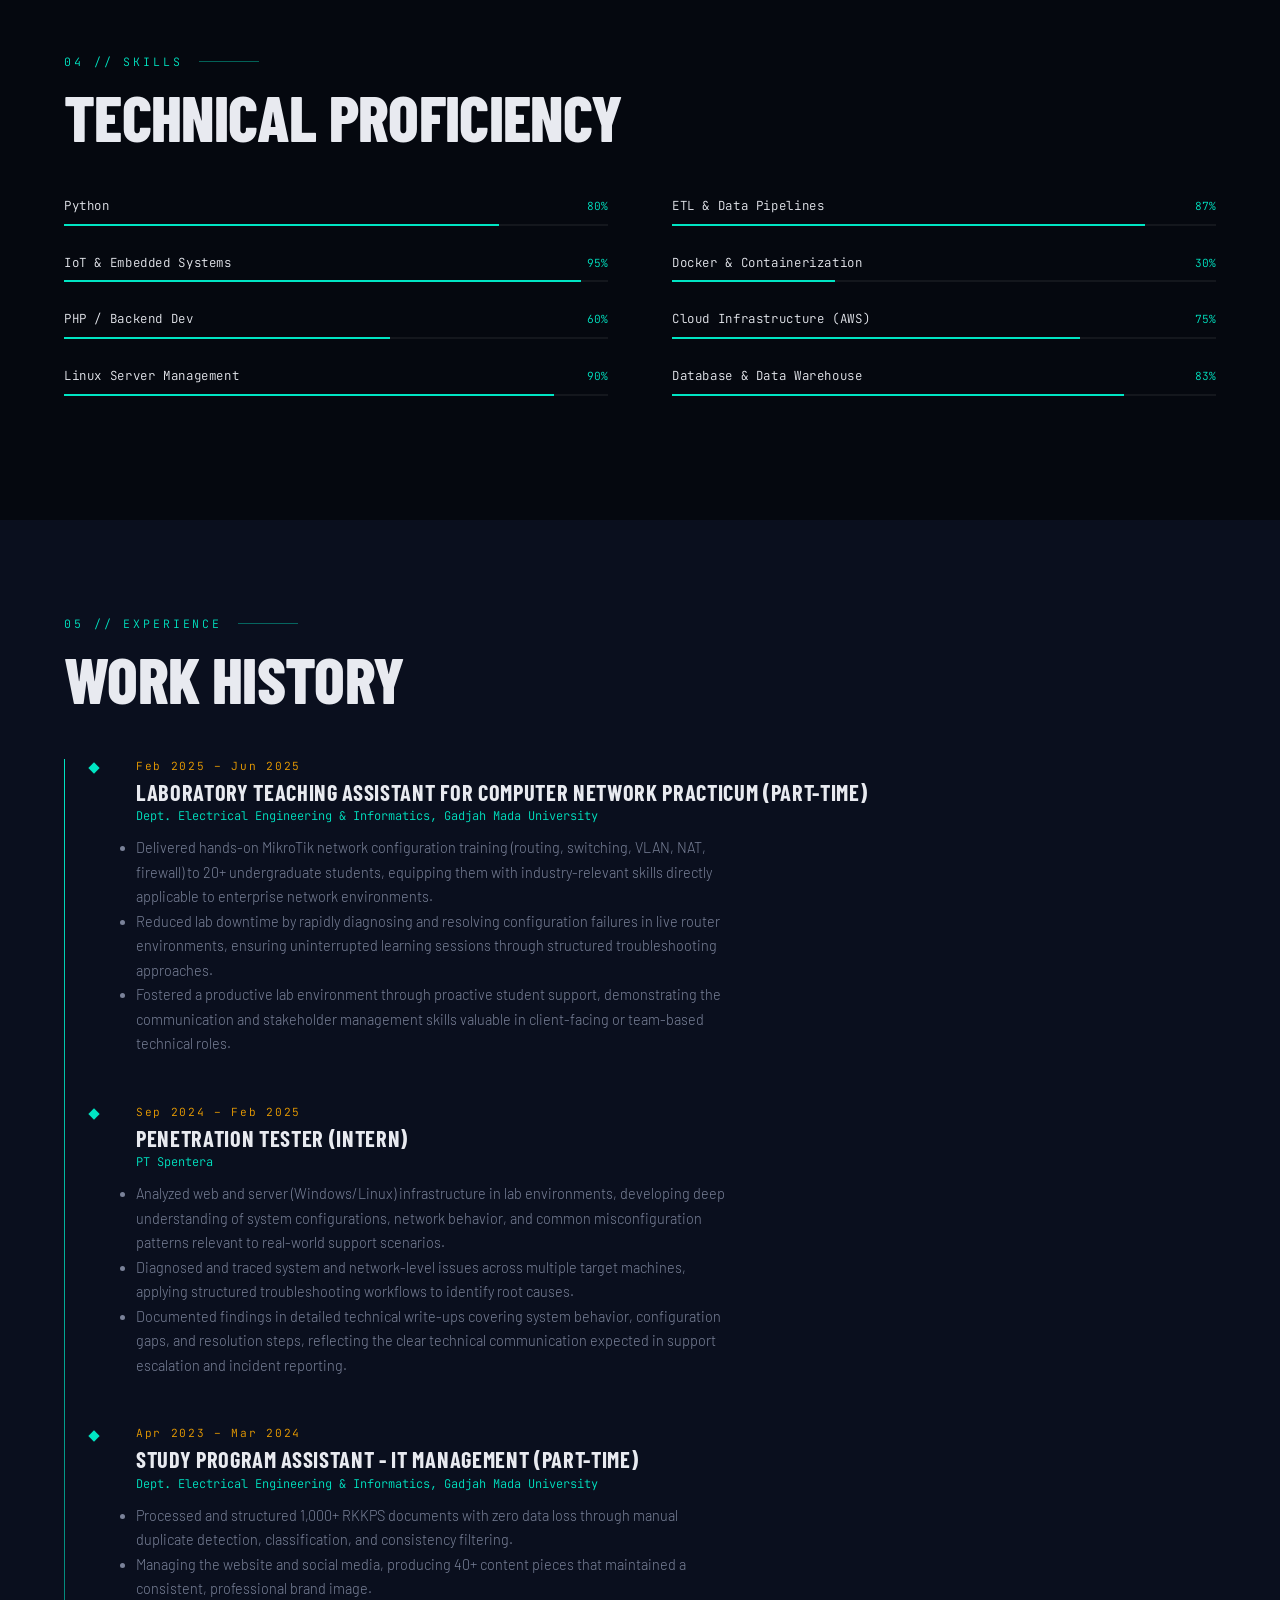
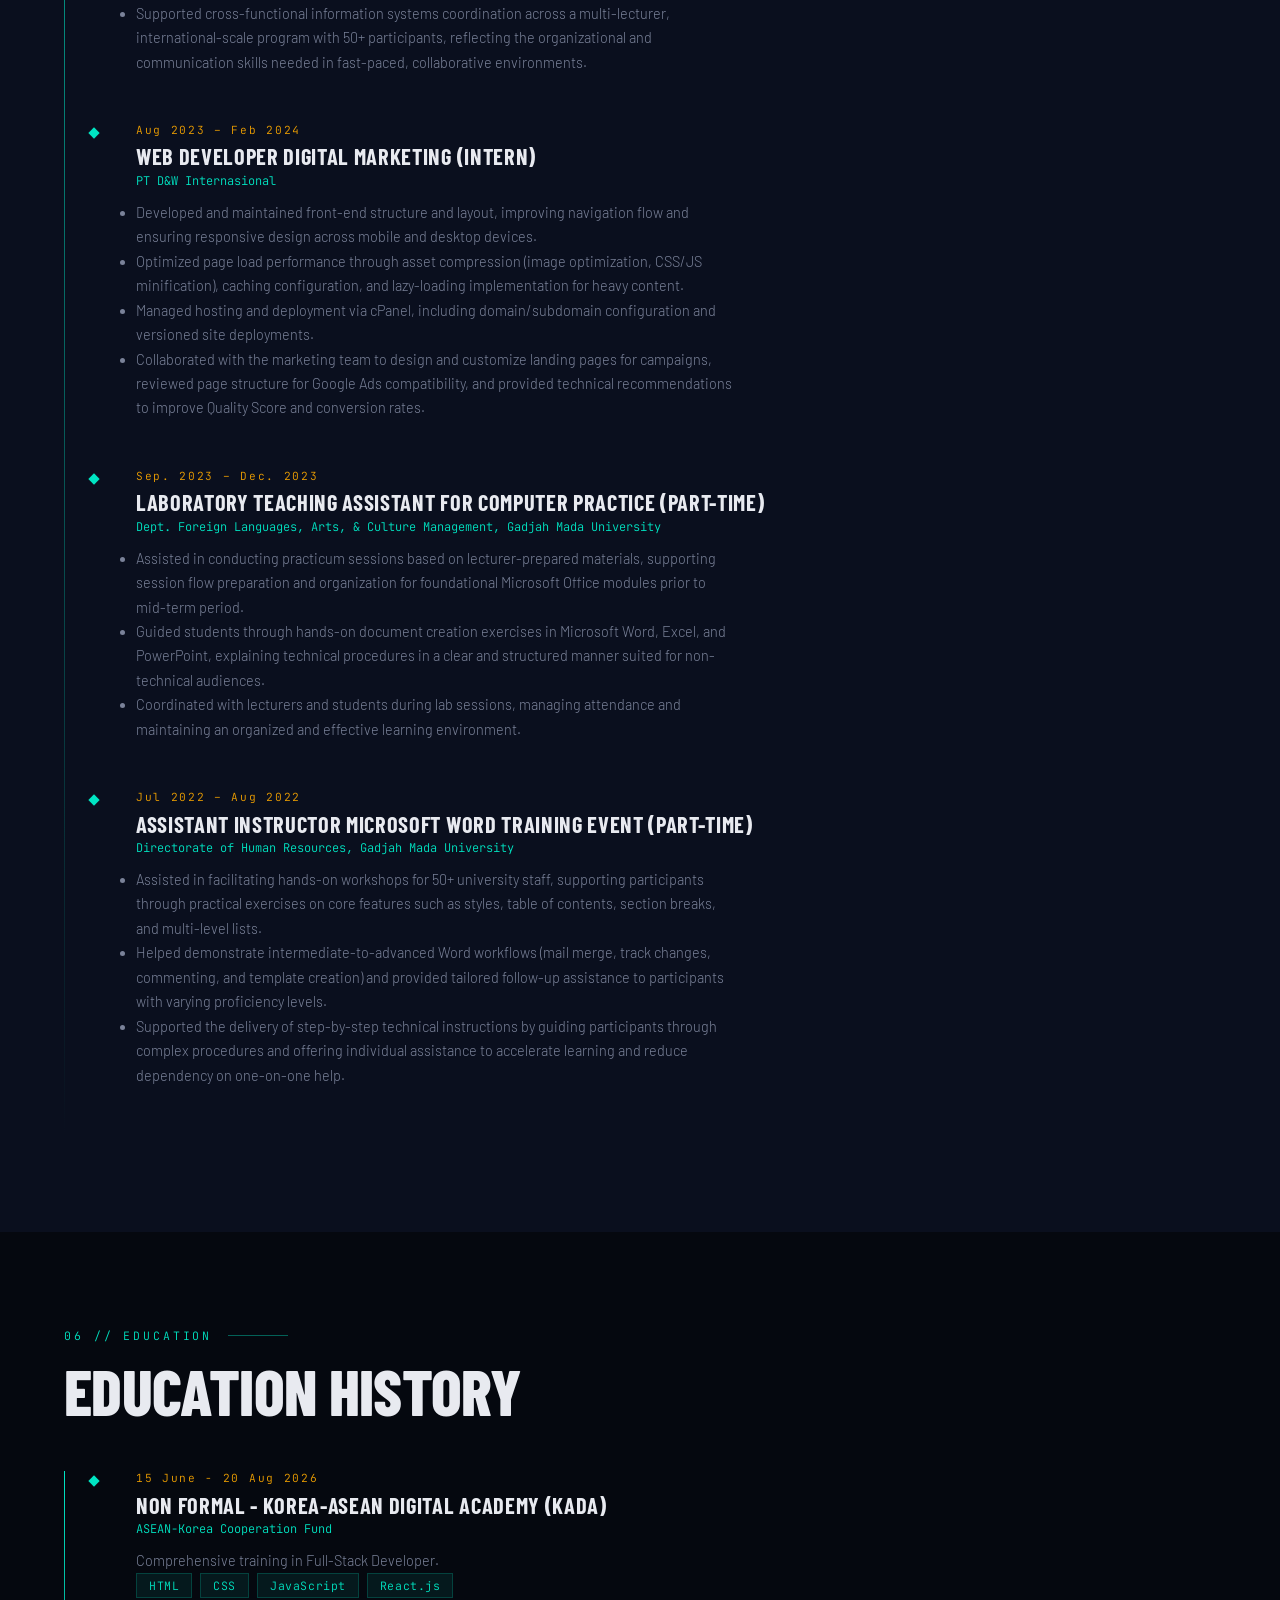
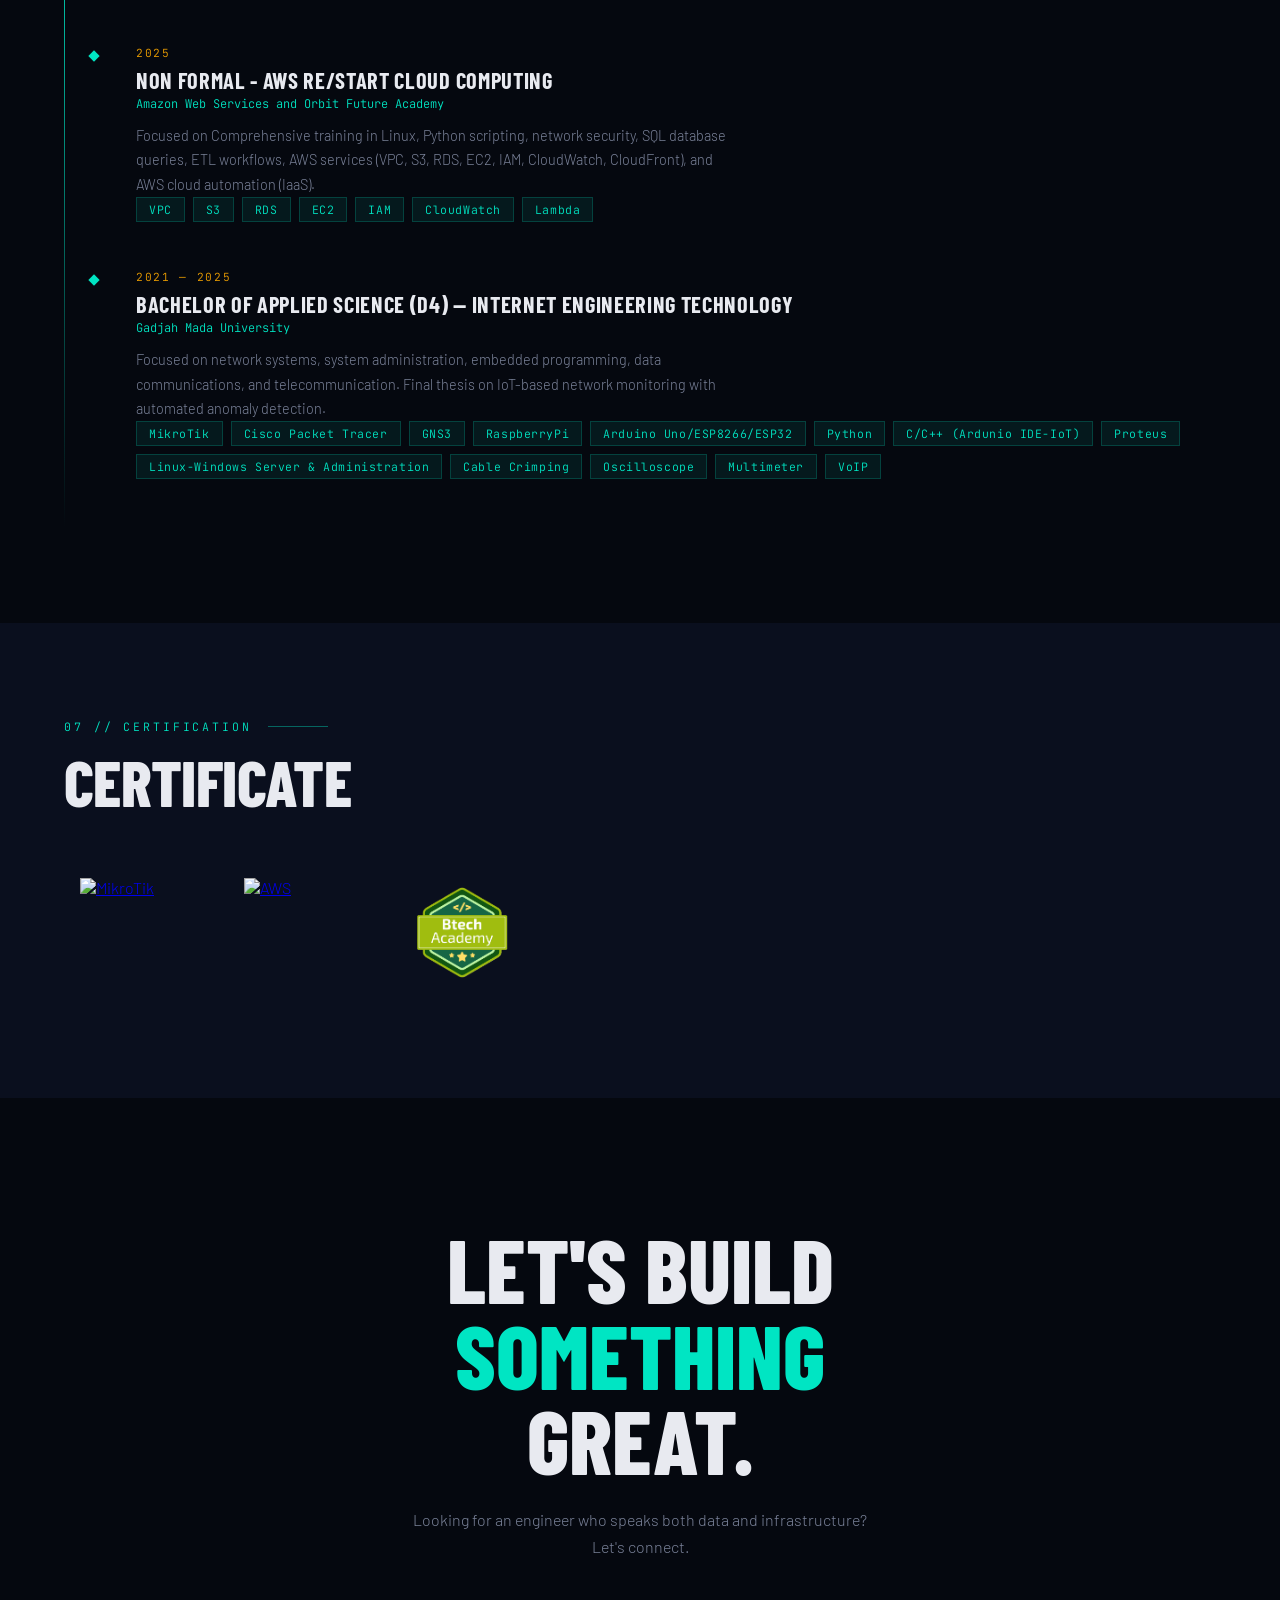
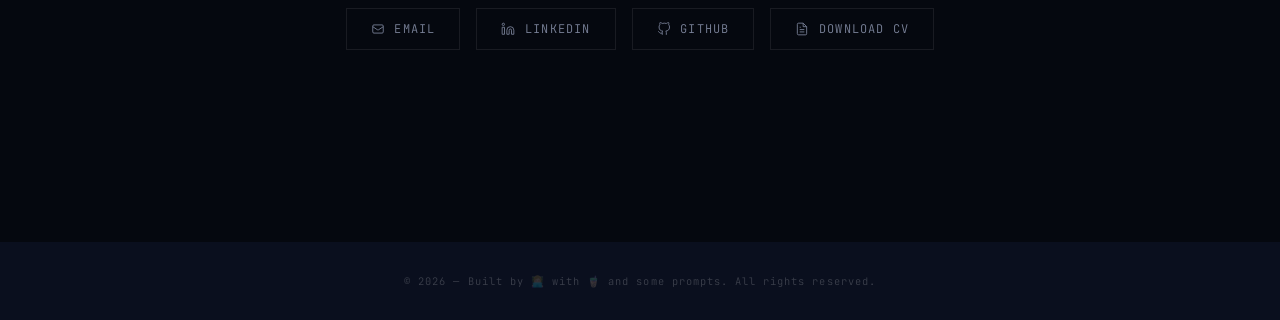
==== commit 719f7ccd: "Update index.html" ====
--- a/index.html
+++ b/index.html
@@ -72,20 +72,18 @@
   <div class="about-grid reveal">
     <div class="about-text">
       <p>
-        What sets me apart is my ability to operate across the <strong>full technical stack</strong>.
-        While many engineers specialize in a single layer, I thrive at the intersection of
-        hardware, data, and infrastructure.
+        Most of what I do sits in that weird overlap between <strong>hardware</strong>, <strong>data</strong>, 
+        and <strong>infrastructure</strong>. I never really wanted to pick just one.
+      </p>
+      <p>Right now that means designing <strong>IoT sensor setups</strong>, writing <strong>ETL pipelines</strong> 
+        in <strong>Python</strong> and <strong>PHP</strong>, and keeping the servers and 
+        <strong>AWS</strong> environment that everything runs on actually stable. I've also done 
+        <strong>penetration testing</strong> on web and server infrastructure, taught <strong>MikroTik network configuration</strong> to a 
+        class of 20+ students, and built websites for a marketing agency.
       </p>
       <p>
-        I design and deploy <strong>IoT sensor networks</strong> to capture real-world data,
-        build robust <strong>ETL pipelines</strong> in Python and PHP to transform it into
-        actionable insights, and manage the <strong>server and cloud environments</strong>
-        that keep everything running at scale.
-      </p>
-      <p>
-        Whether it's architecting a data warehouse, automating infrastructure workflows,
-        or optimizing server performance — I bring both the breadth to see the big picture
-        and the depth to execute on the details.
+        Looking for a role where someone needs both. The person who can see how 
+        the whole system fits together, and also go fix the thing that's broken at 2am.
       </p>
     </div>
 
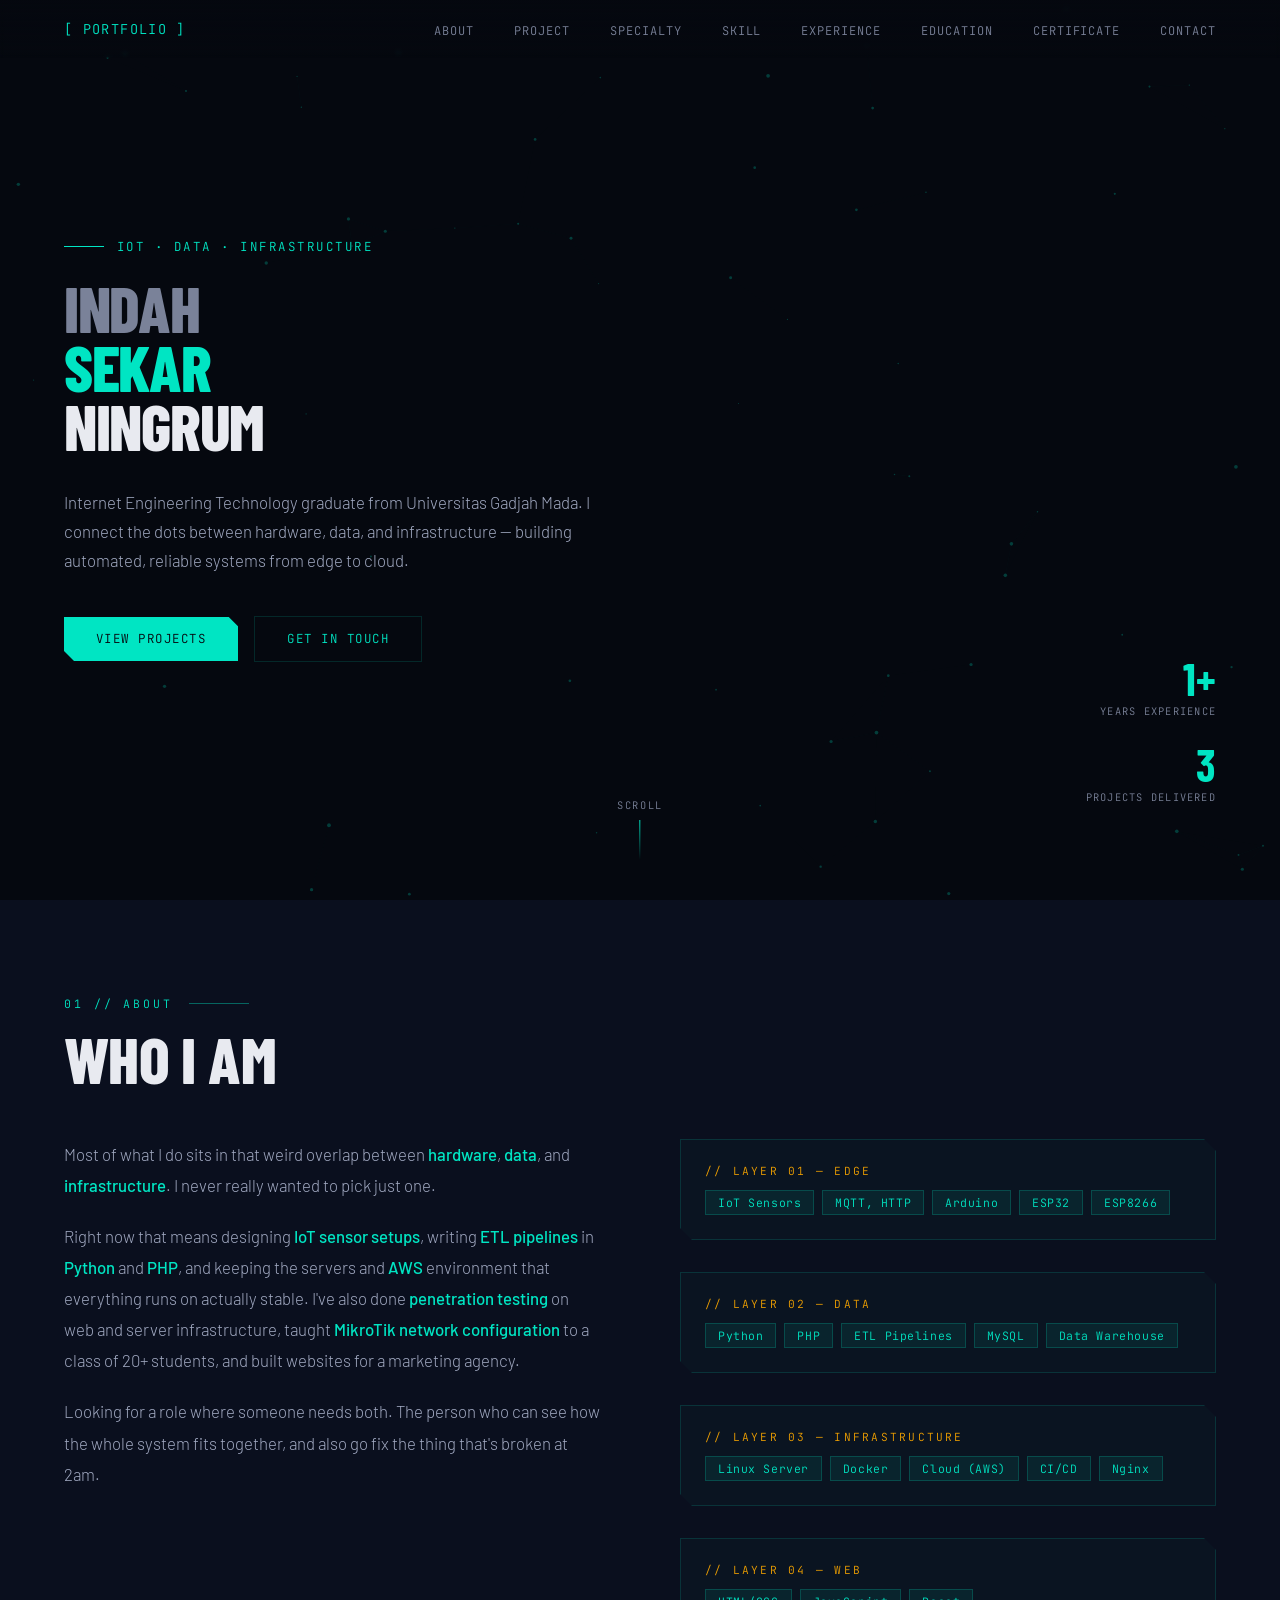
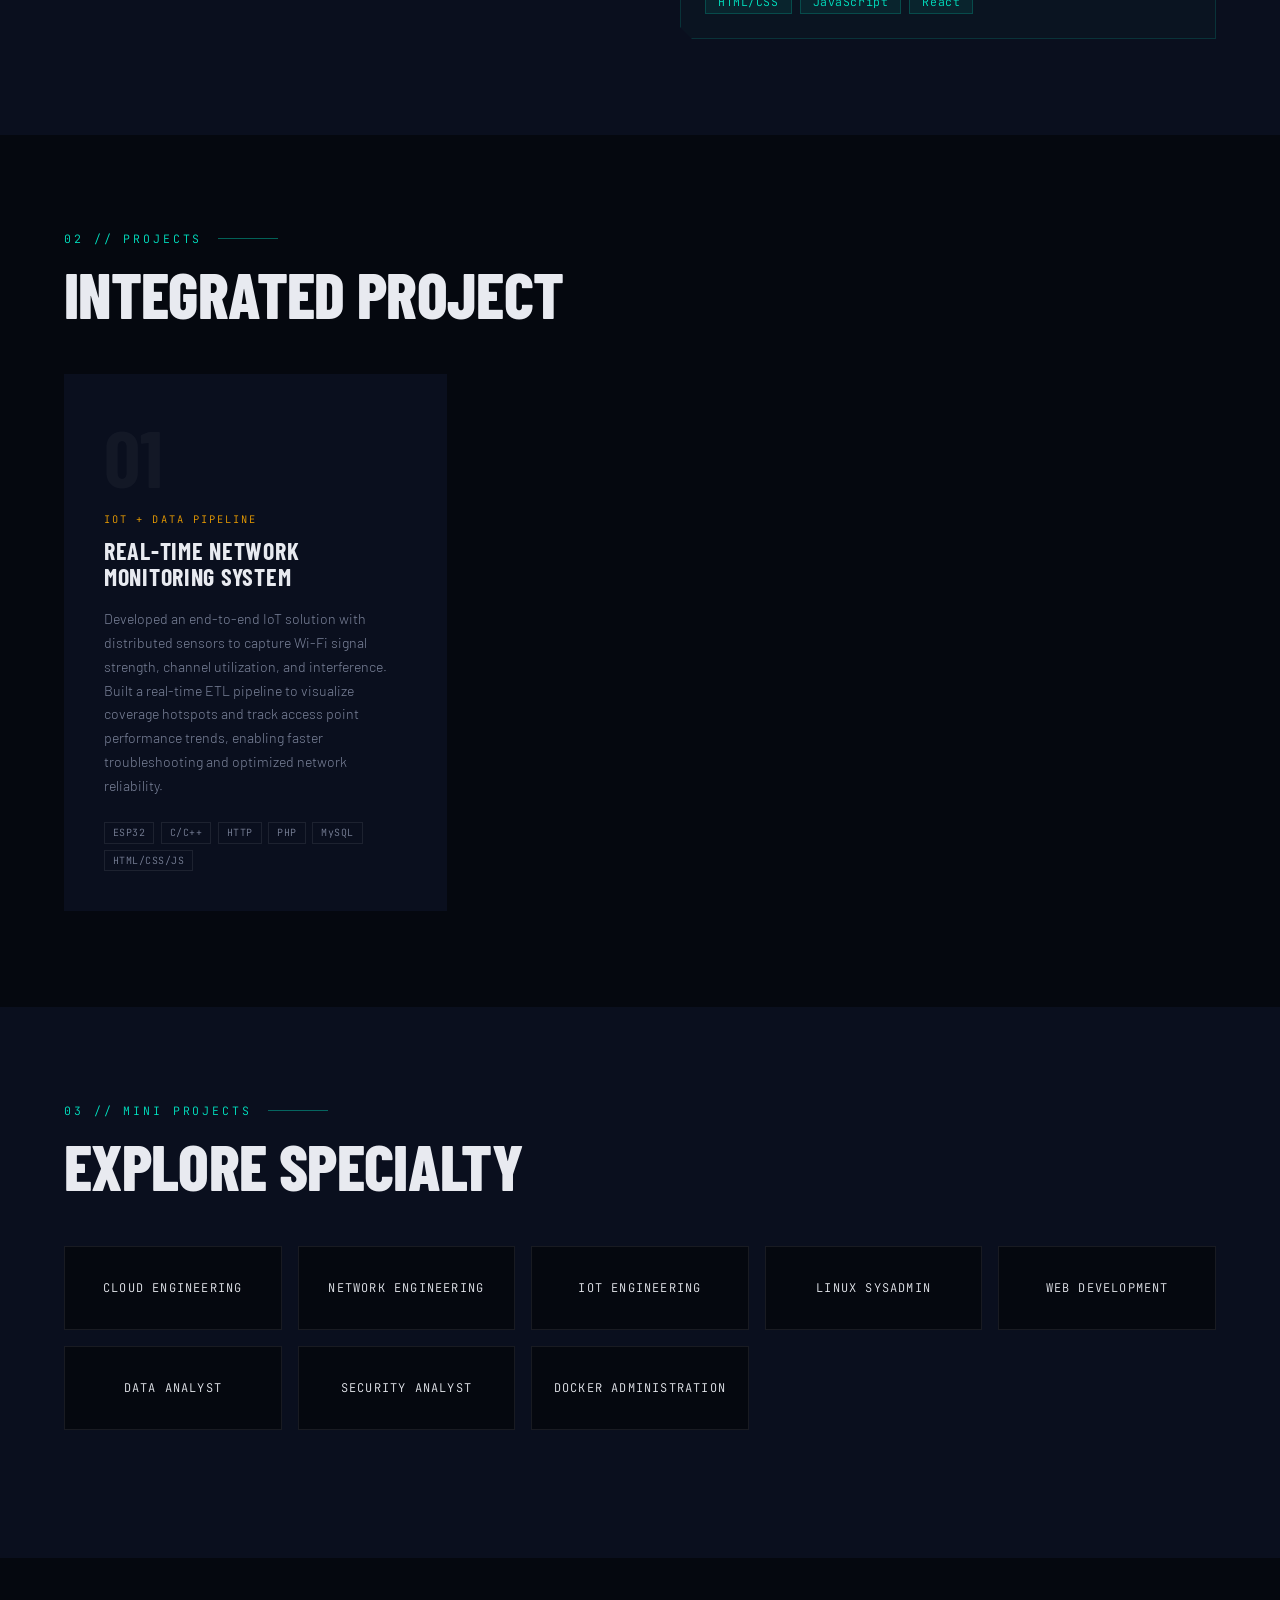
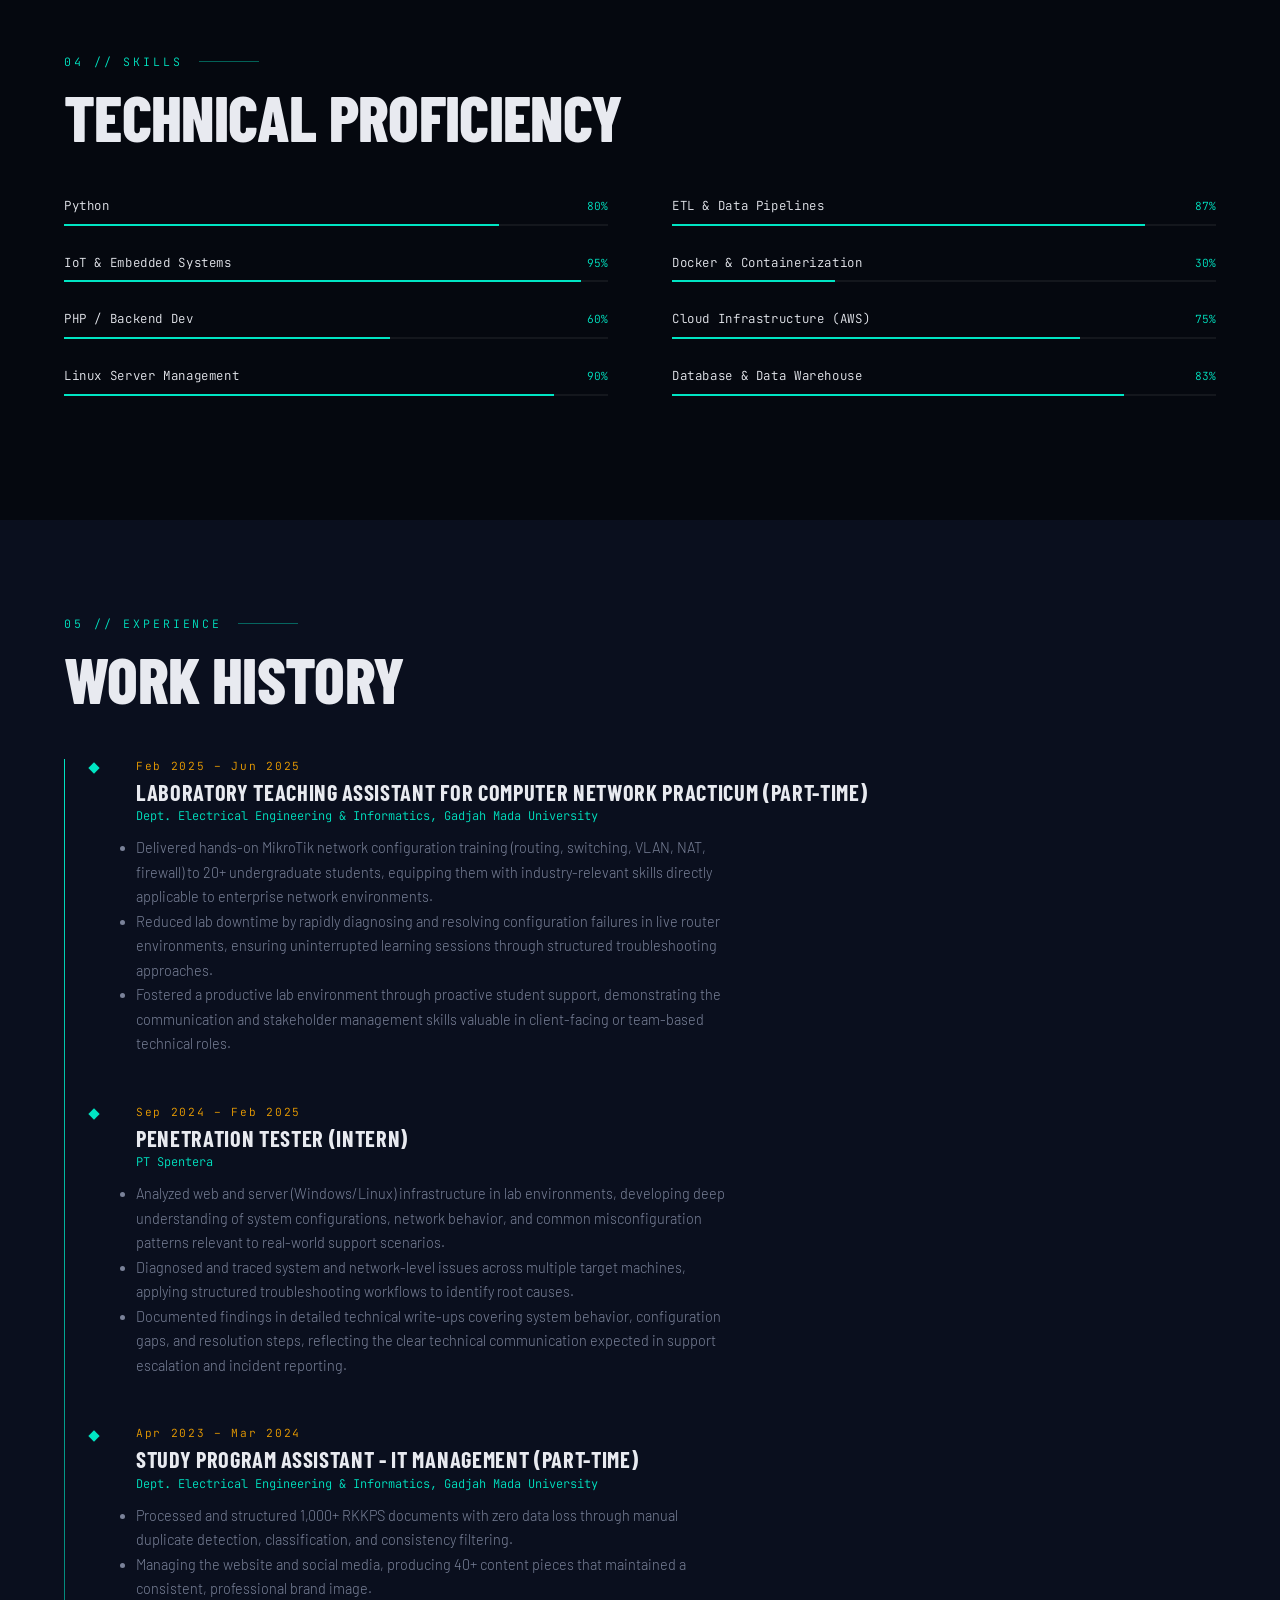
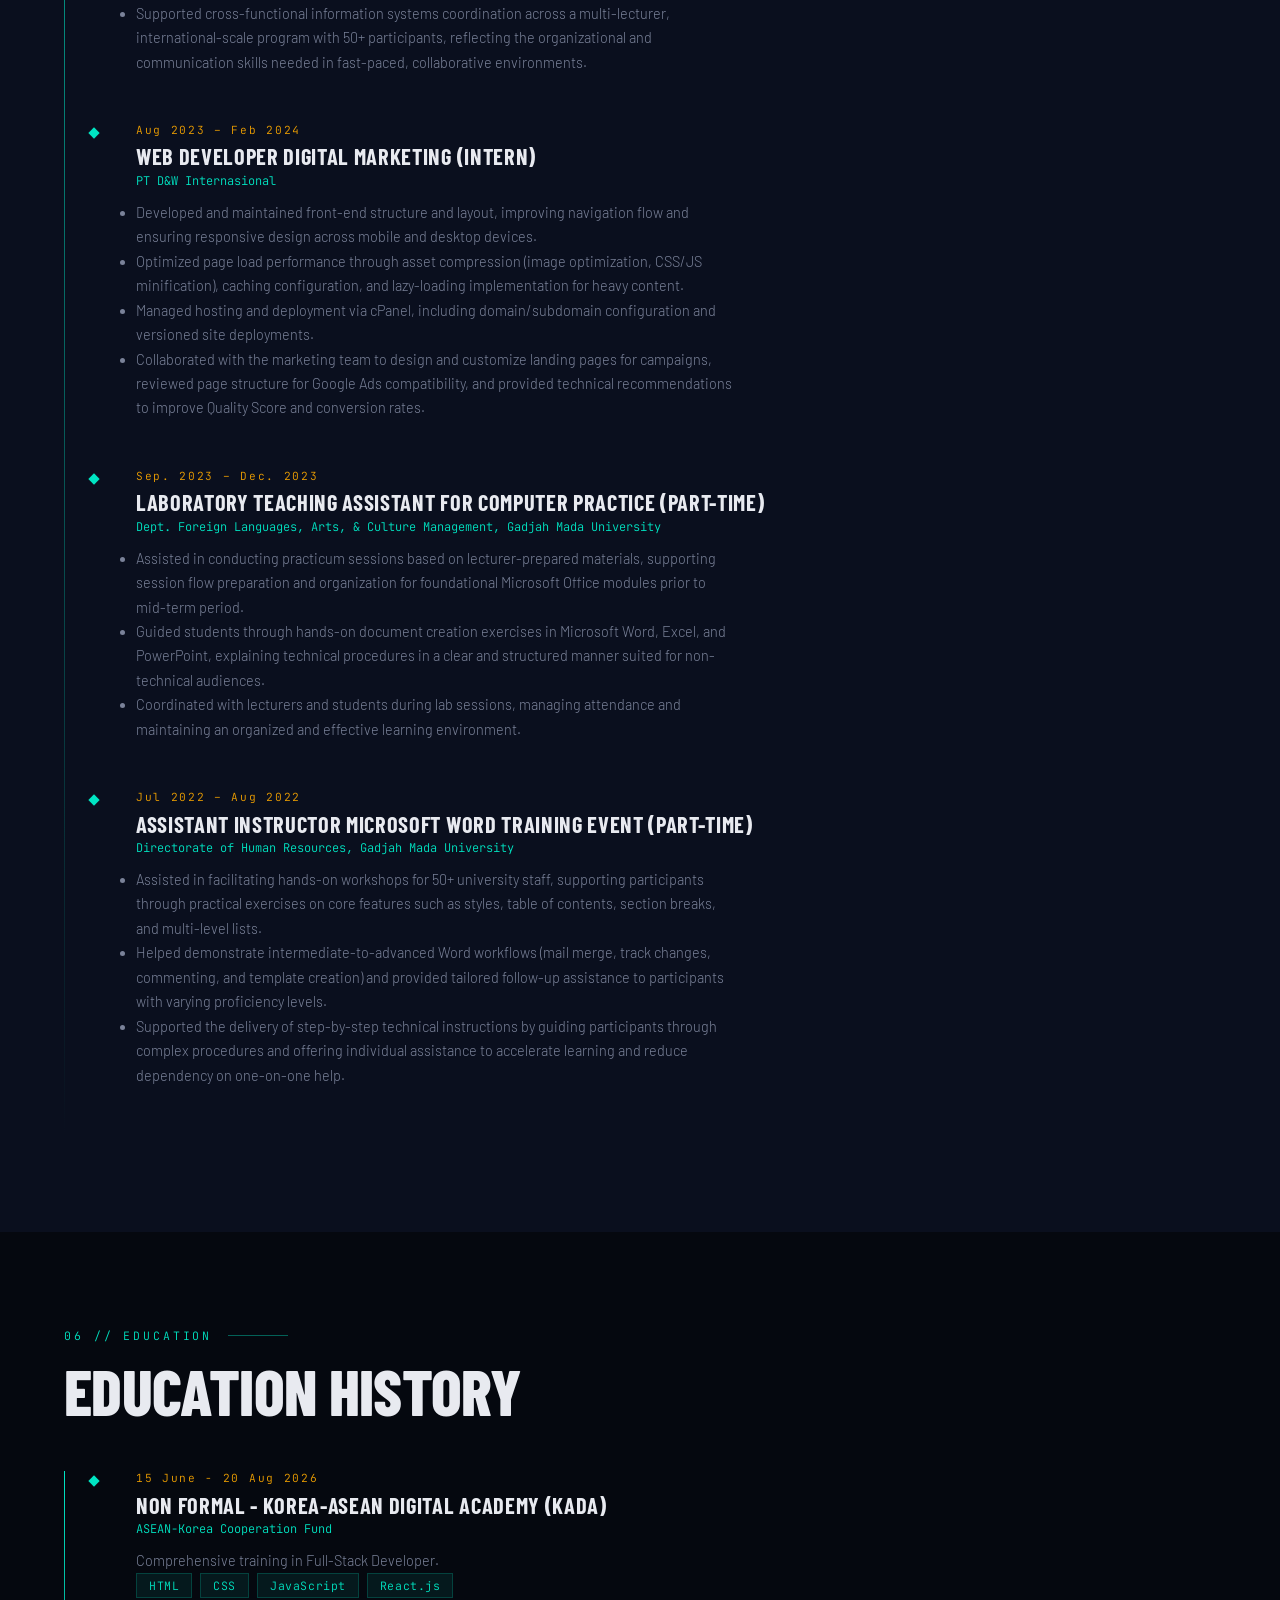
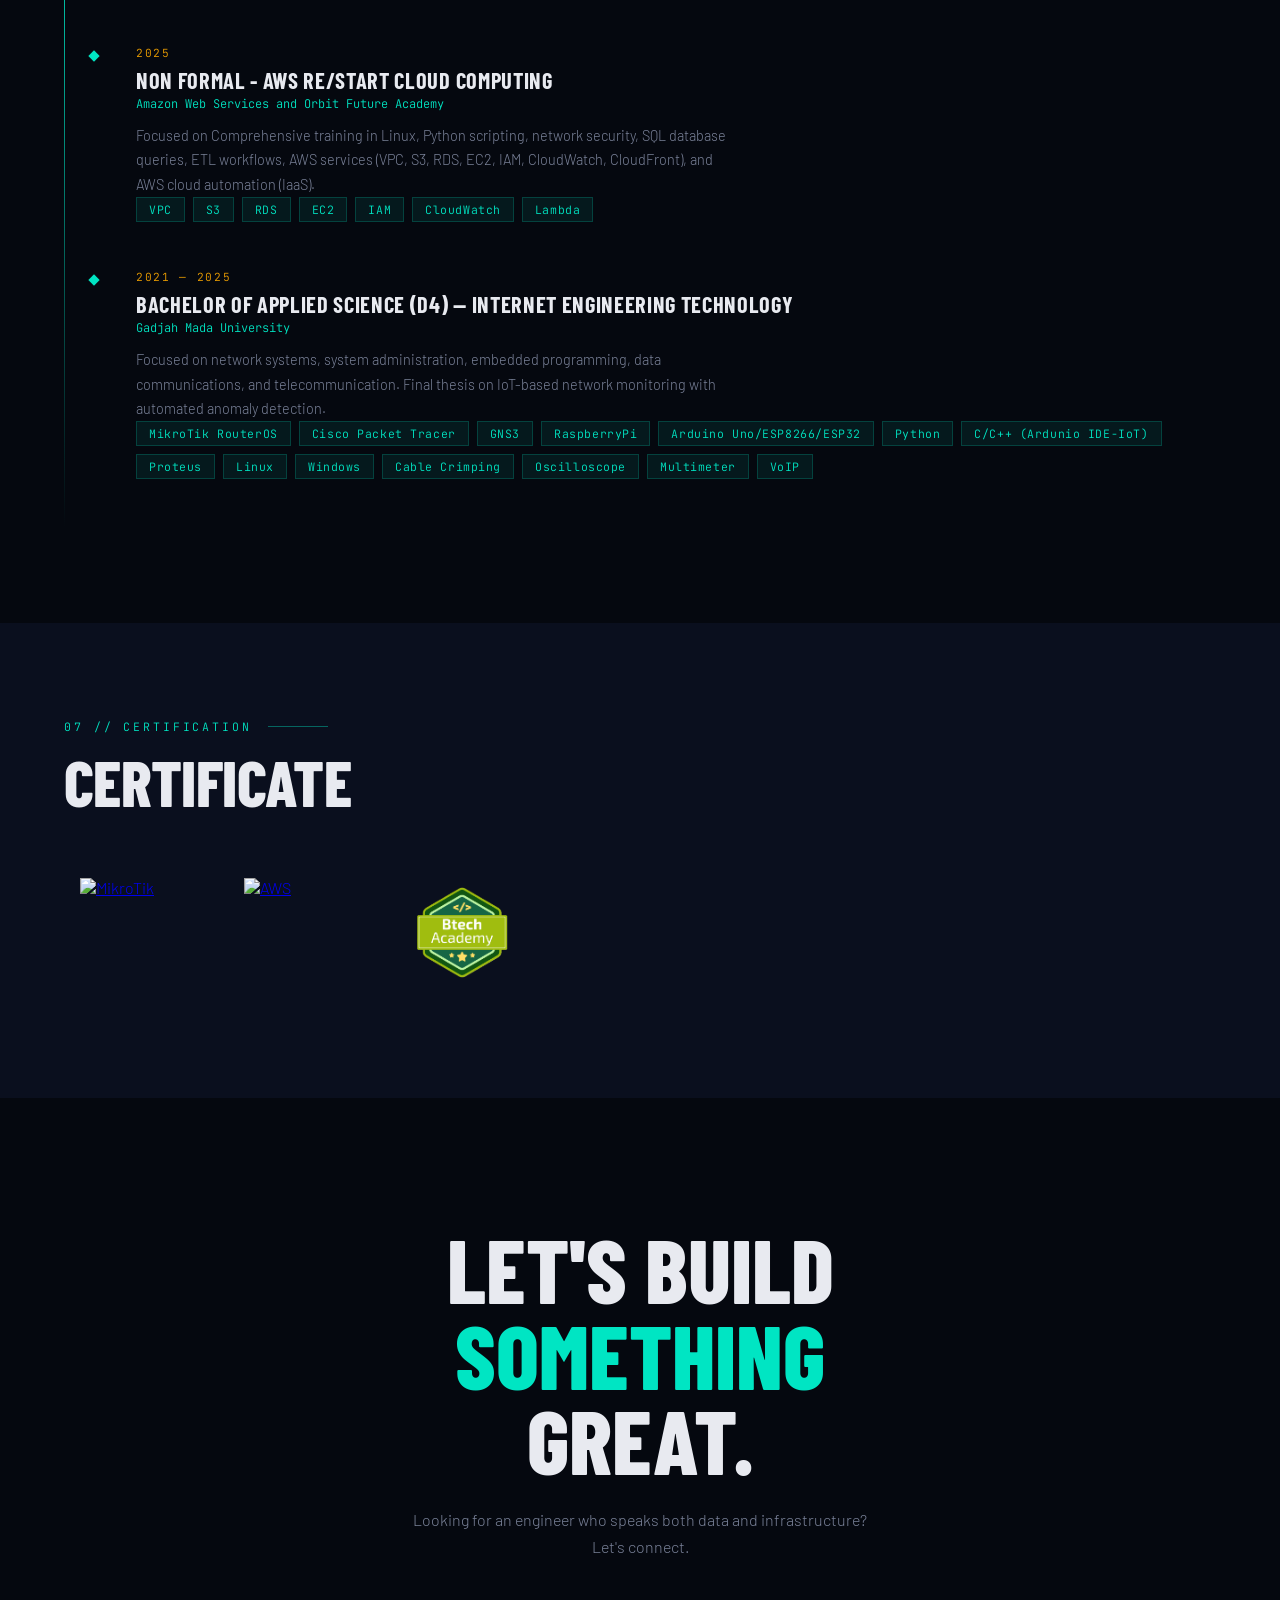
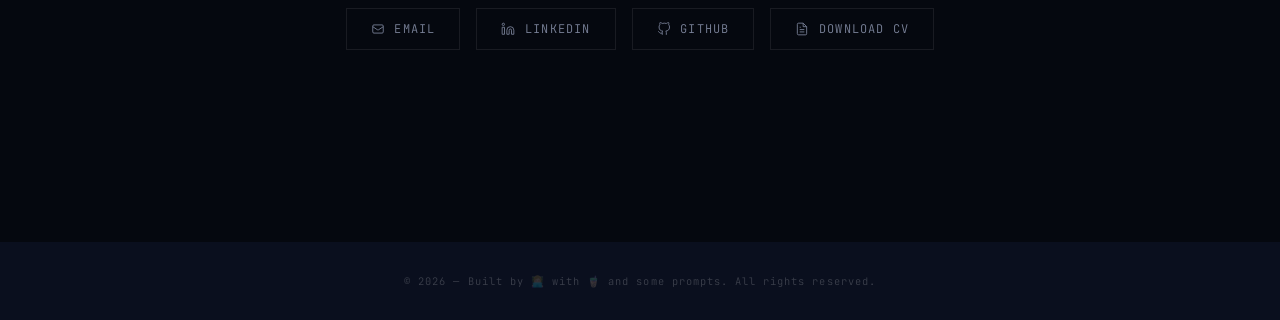
==== commit 1e9667ad: "Update index.html" ====
--- a/index.html
+++ b/index.html
@@ -397,7 +397,7 @@
         network monitoring with automated anomaly detection.
       </p>
       <div class="layer-tags">
-        <span class="tag">MikroTik</span>
+        <span class="tag">MikroTik RouterOS</span>
         <span class="tag">Cisco Packet Tracer</span>
         <span class="tag">GNS3</span>
         <span class="tag">RaspberryPi</span>
@@ -405,7 +405,8 @@
         <span class="tag">Python</span>
         <span class="tag">C/C++ (Ardunio IDE-IoT)</span>
         <span class="tag">Proteus</span>
-        <span class="tag">Linux-Windows Server & Administration</span>
+        <span class="tag">Linux</span>
+        <span class="tag">Windows</span>
         <span class="tag">Cable Crimping</span>
         <span class="tag">Oscilloscope</span>
         <span class="tag">Multimeter</span>
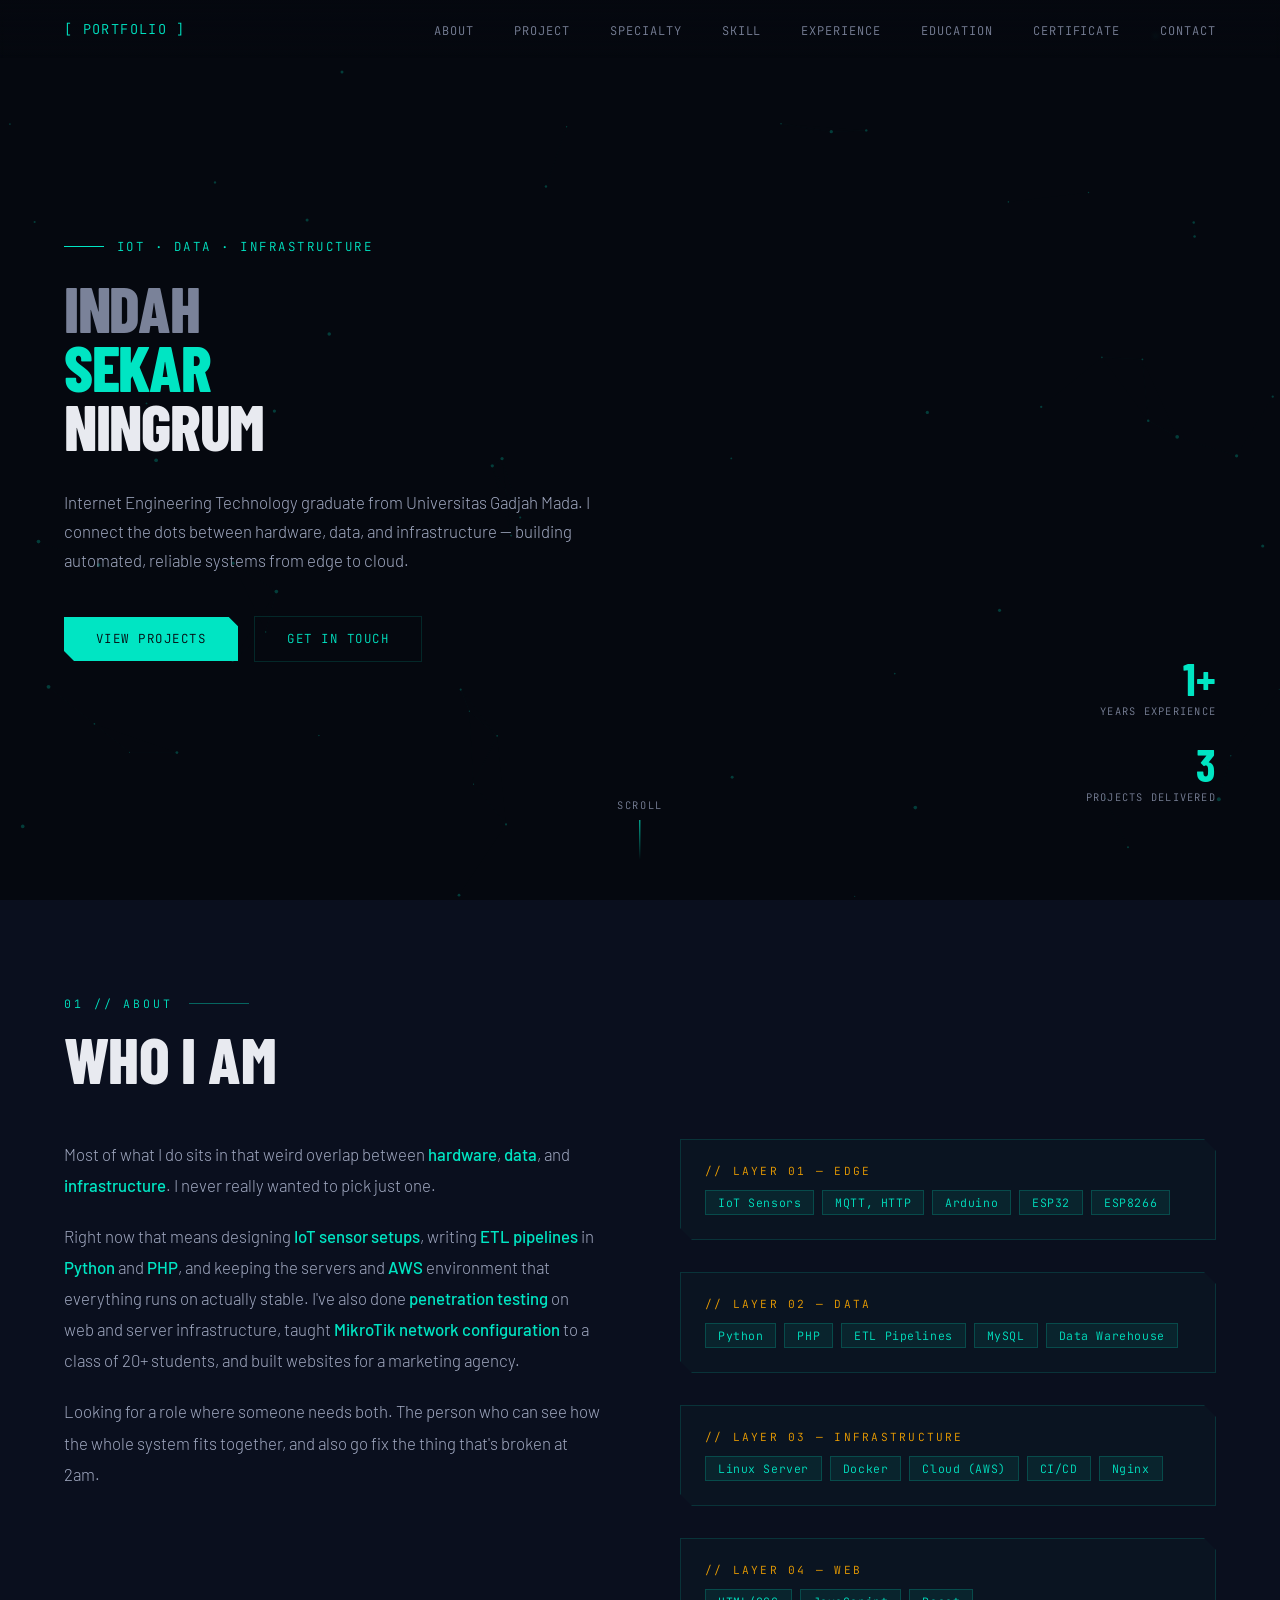
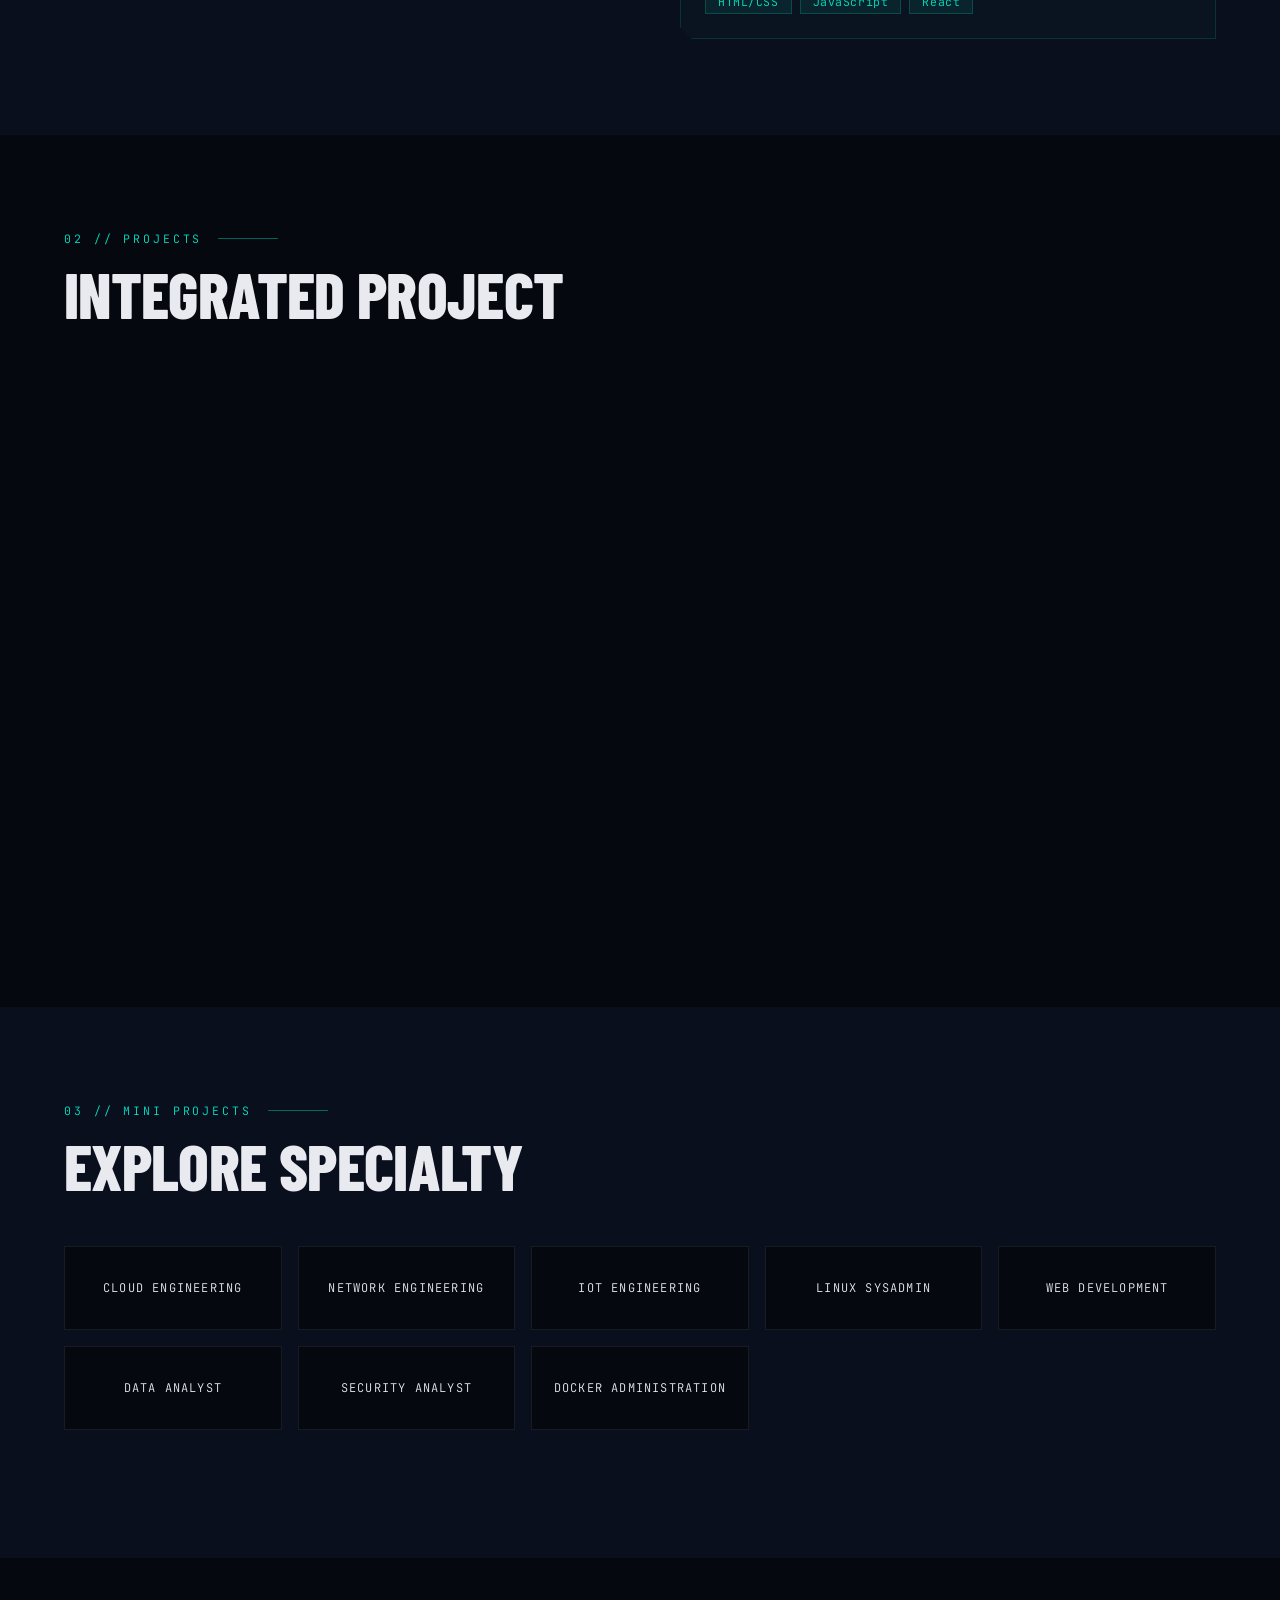
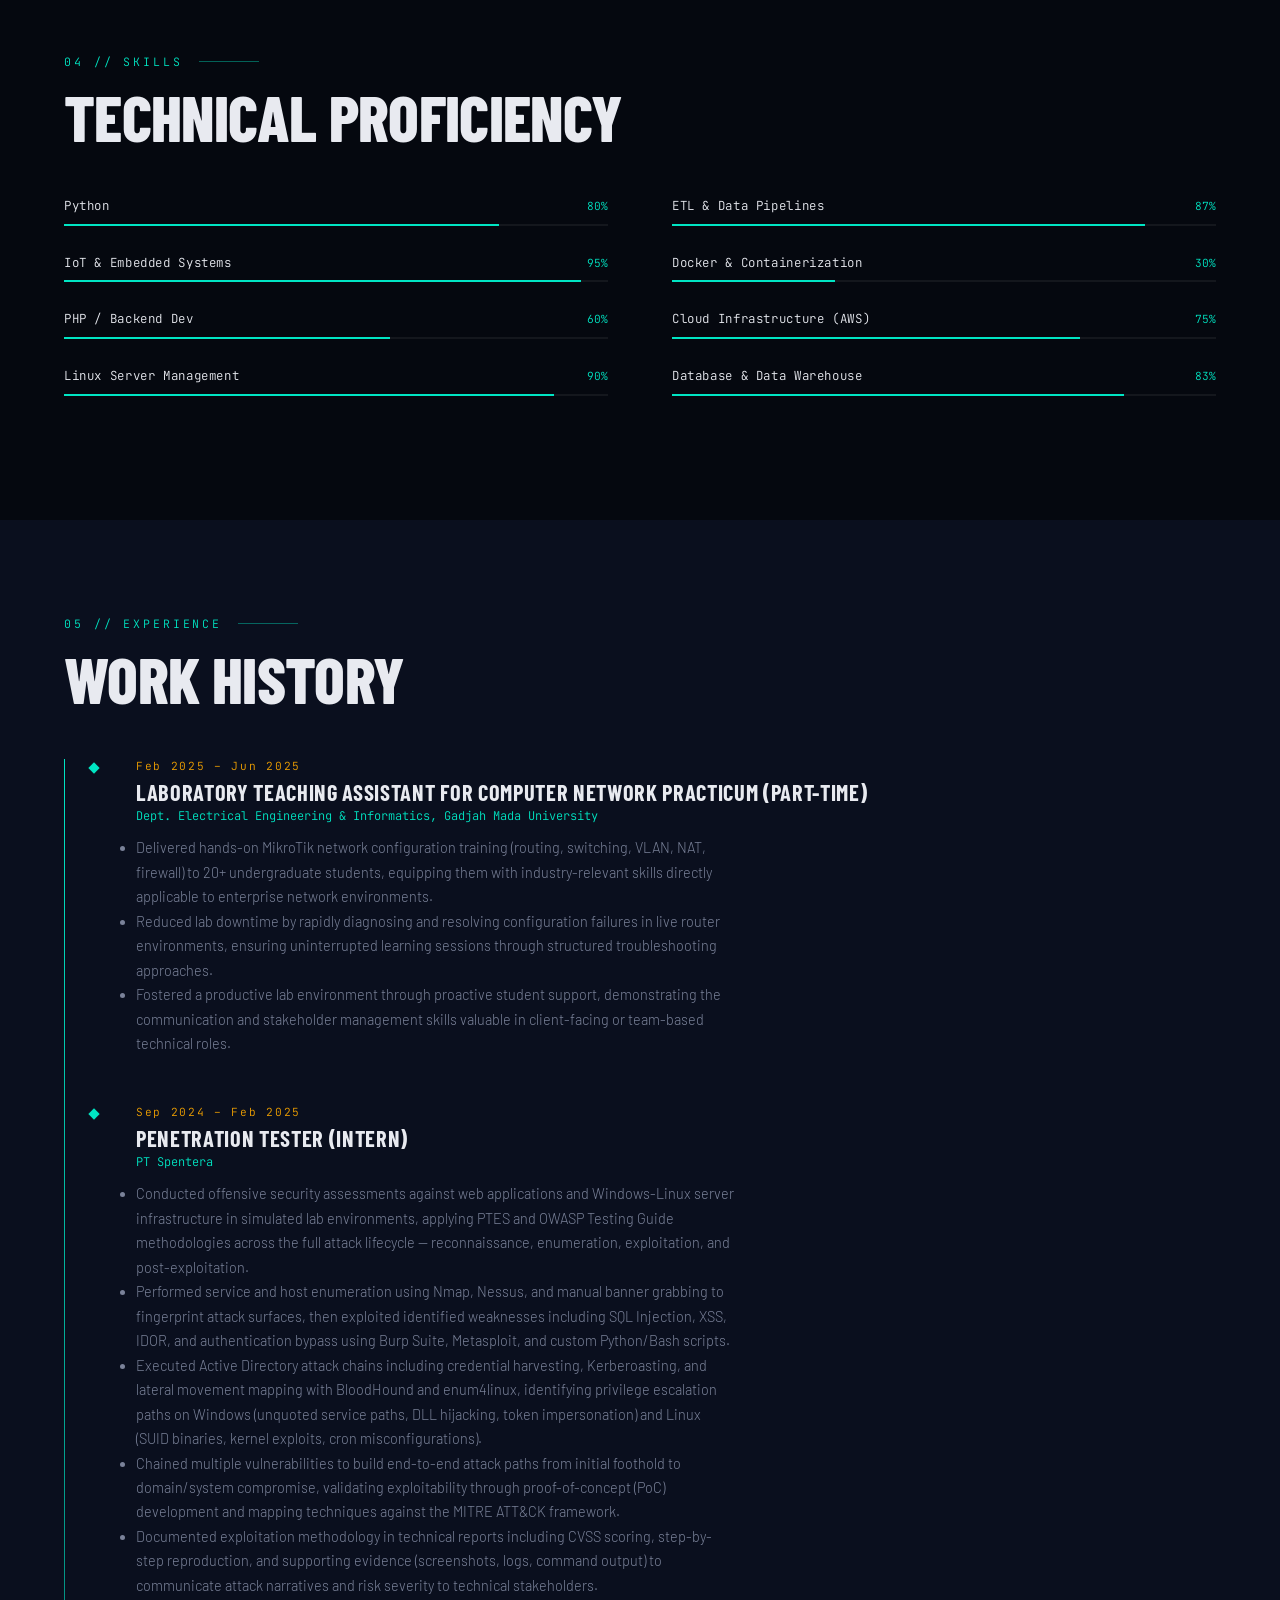
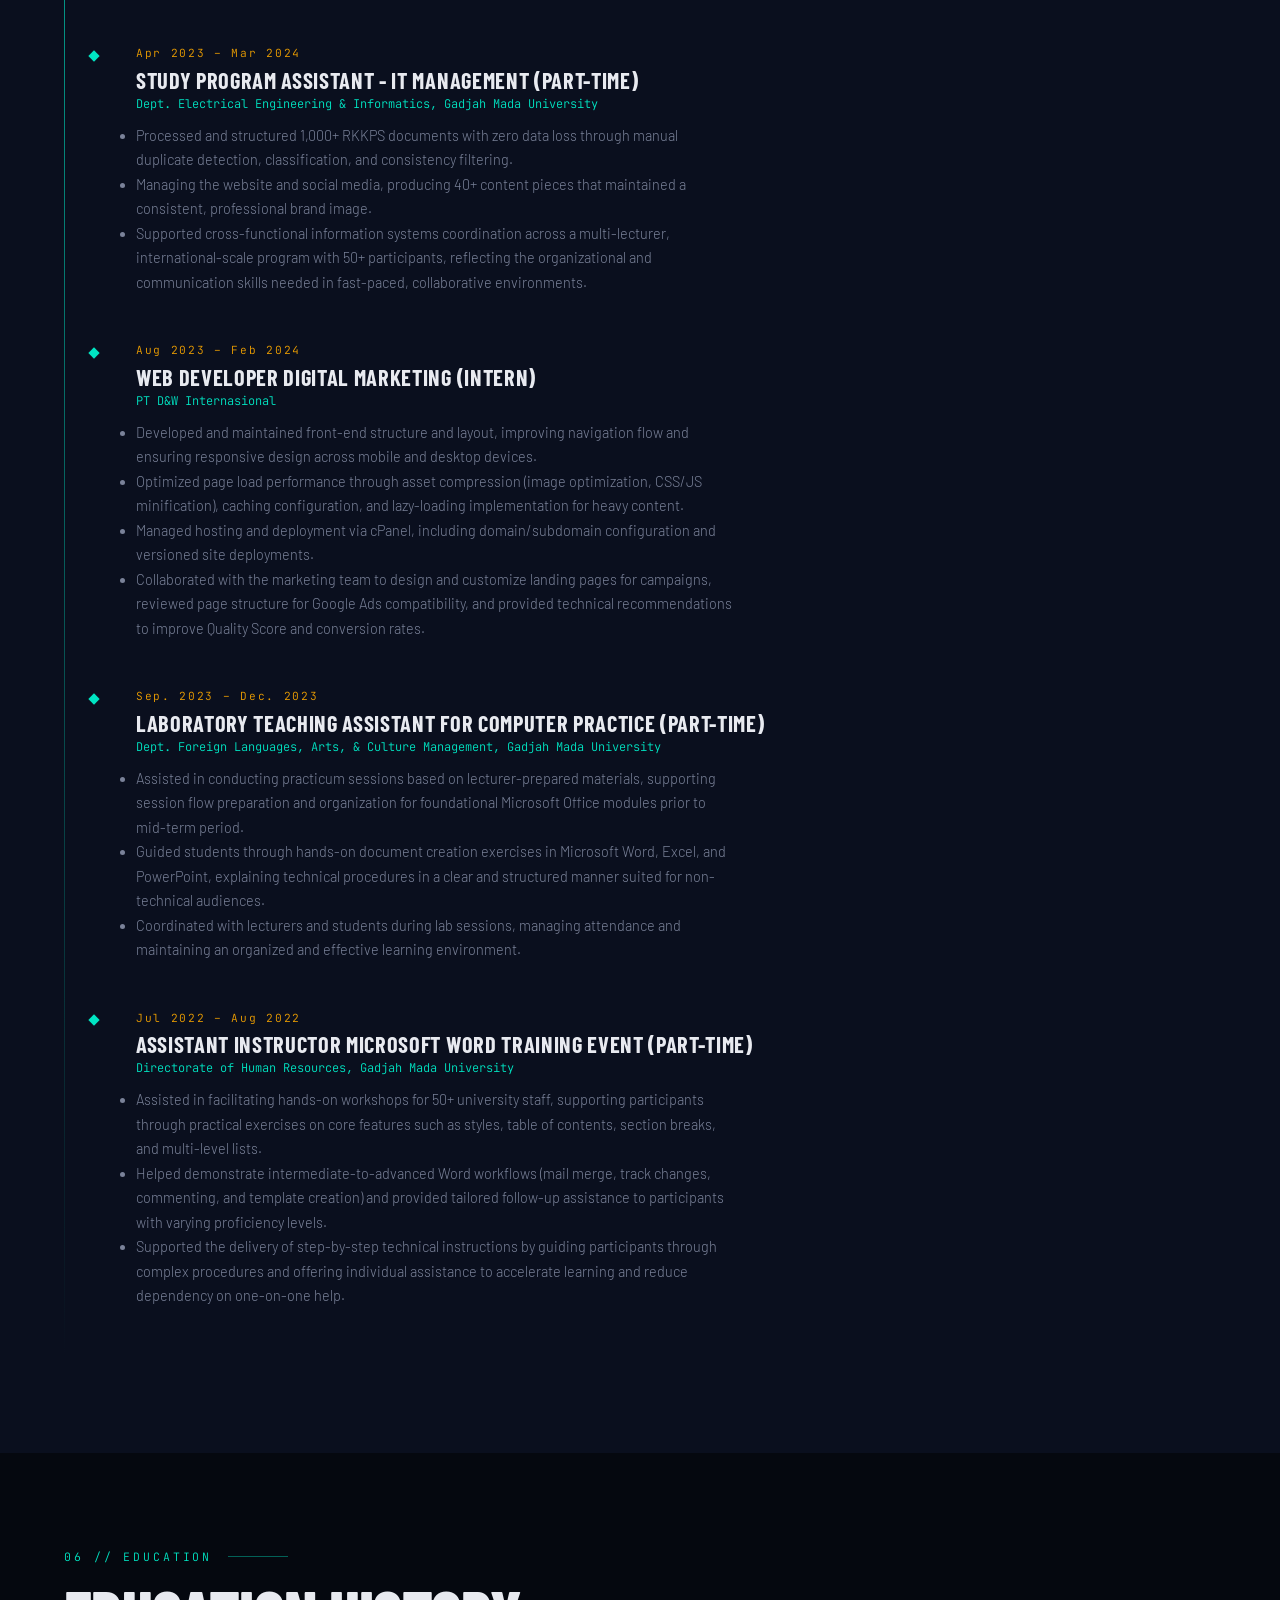
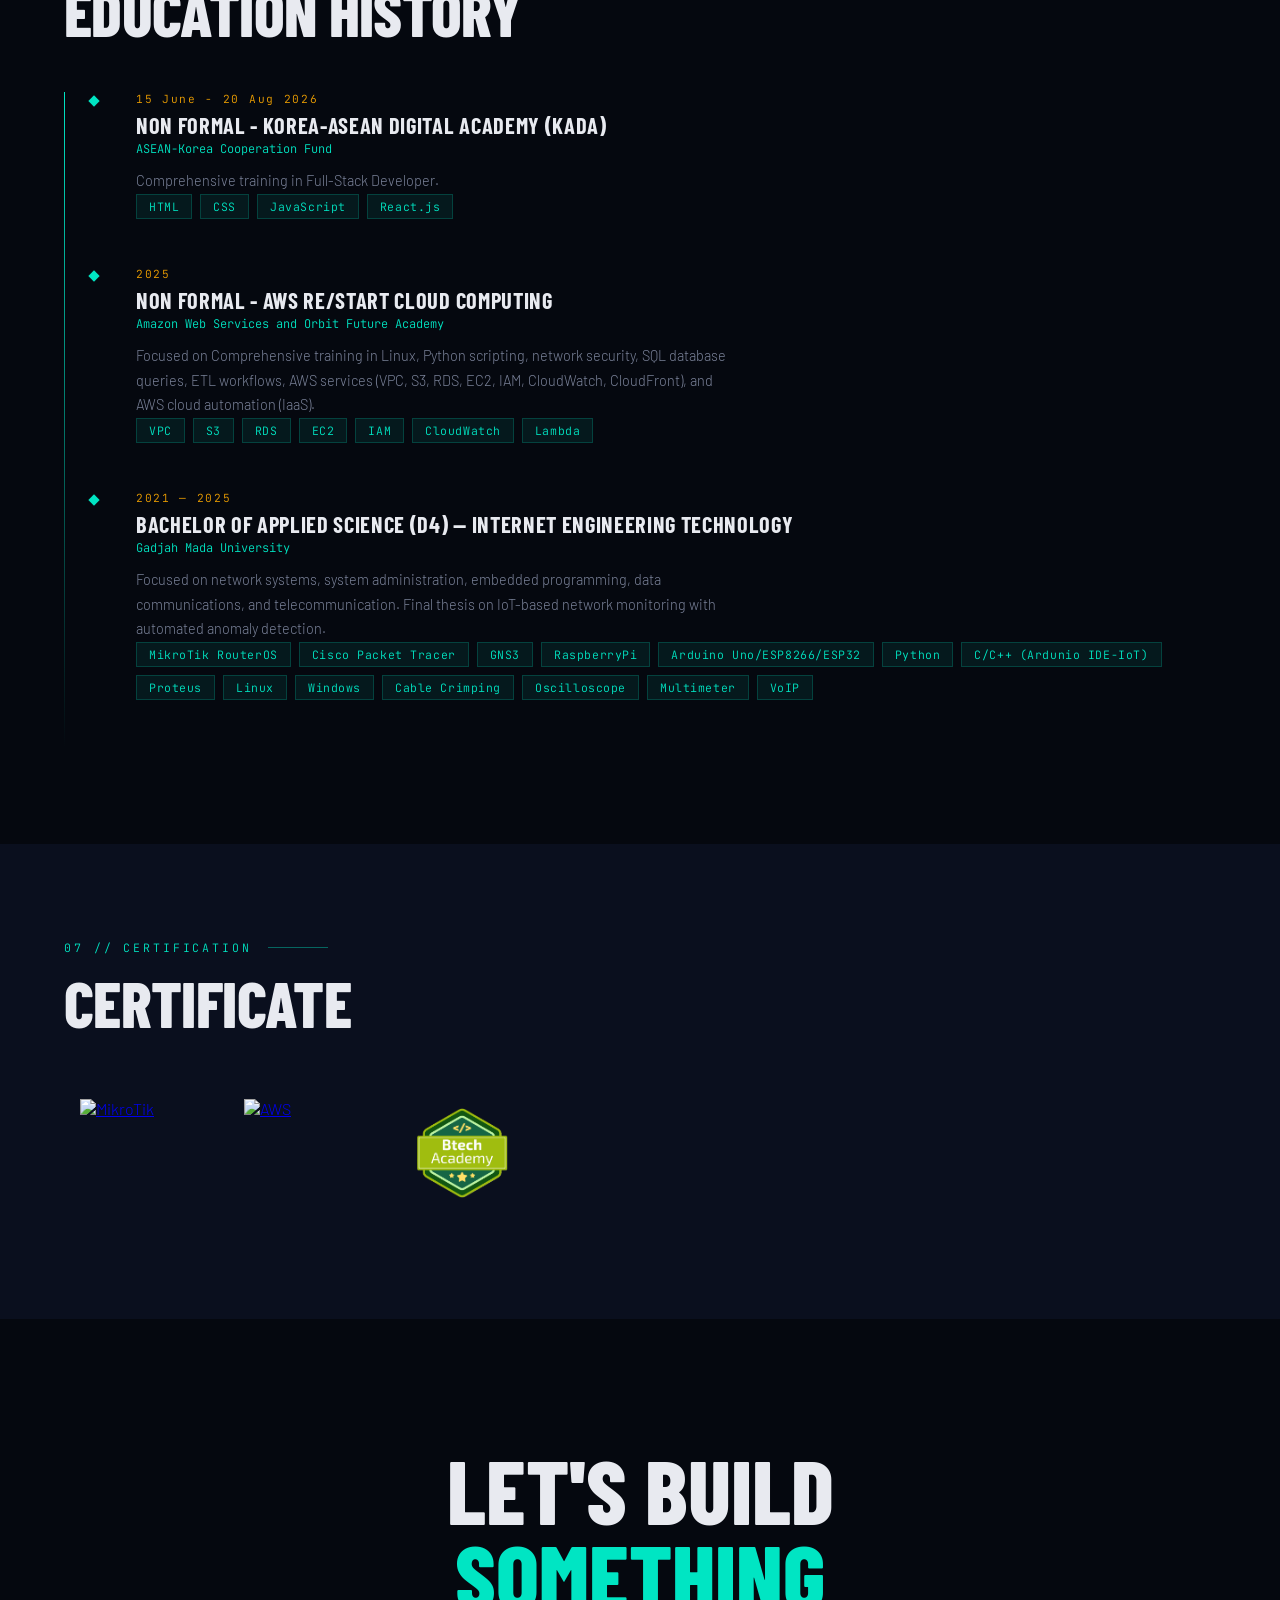
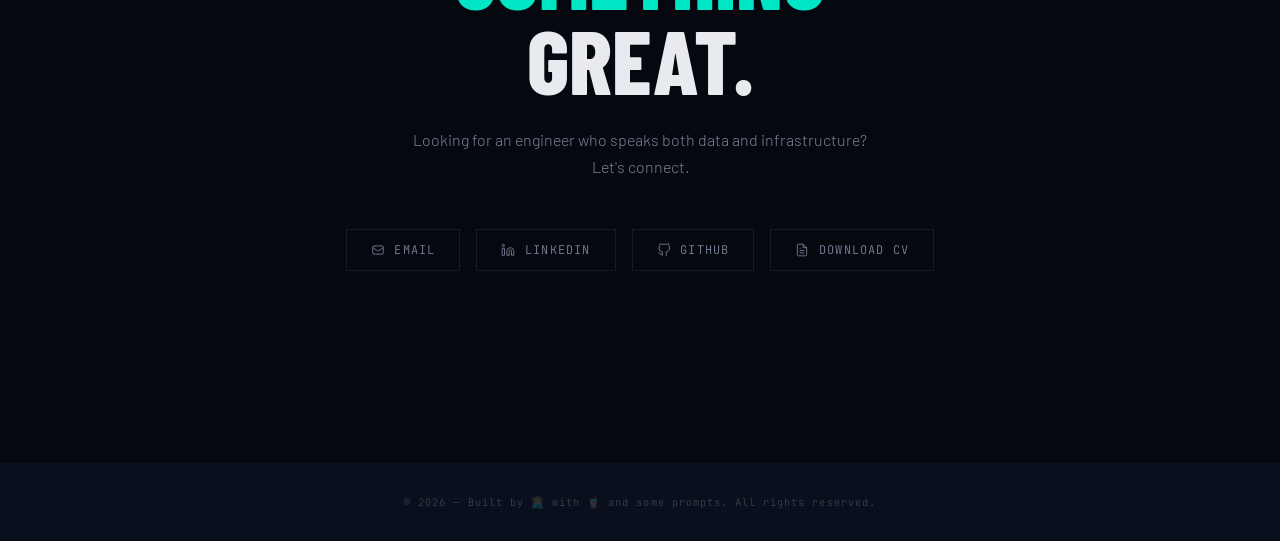
==== commit 37154479: "Update index.html" ====
--- a/index.html
+++ b/index.html
@@ -270,14 +270,17 @@
       <div class="timeline-role">Penetration Tester	(Intern)</div>
       <div class="timeline-company">PT Spentera</div>
       <ul class="timeline-desc">
-        <li>Analyzed web and server (Windows/Linux) infrastructure in lab environments, developing deep 
-          understanding of system configurations, network behavior, and common misconfiguration patterns 
-          relevant to real-world support scenarios.</li>
-        <li>Diagnosed and traced system and network-level issues across multiple target machines, applying 
-          structured troubleshooting workflows to identify root causes.</li>
-        <li>Documented findings in detailed technical write-ups covering system behavior, configuration gaps, 
-          and resolution steps, reflecting the clear technical communication expected in support escalation 
-          and incident reporting.</li>
+        <li>Conducted offensive security assessments against web applications and Windows-Linux server infrastructure in simulated lab environments, 
+          applying PTES and OWASP Testing Guide methodologies across the full attack lifecycle — reconnaissance, enumeration, exploitation, and post-exploitation.</li>
+        <li>Performed service and host enumeration using Nmap, Nessus, and manual banner grabbing to fingerprint attack surfaces, 
+          then exploited identified weaknesses including SQL Injection, XSS, IDOR, and authentication bypass using Burp Suite, Metasploit, and custom Python/Bash scripts.</li>
+        <li>Executed Active Directory attack chains including credential harvesting, Kerberoasting, and lateral movement mapping with BloodHound and enum4linux, 
+          identifying privilege escalation paths on Windows (unquoted service paths, DLL hijacking, token impersonation) and Linux (SUID binaries, kernel exploits, 
+          cron misconfigurations).</li>
+        <li>Chained multiple vulnerabilities to build end-to-end attack paths from initial foothold to domain/system compromise, 
+          validating exploitability through proof-of-concept (PoC) development and mapping techniques against the MITRE ATT&CK framework.</li>
+        <li>Documented exploitation methodology in technical reports including CVSS scoring, step-by-step reproduction, 
+          and supporting evidence (screenshots, logs, command output) to communicate attack narratives and risk severity to technical stakeholders.</li>
       </ul>
     </div>
     <div class="timeline-item">
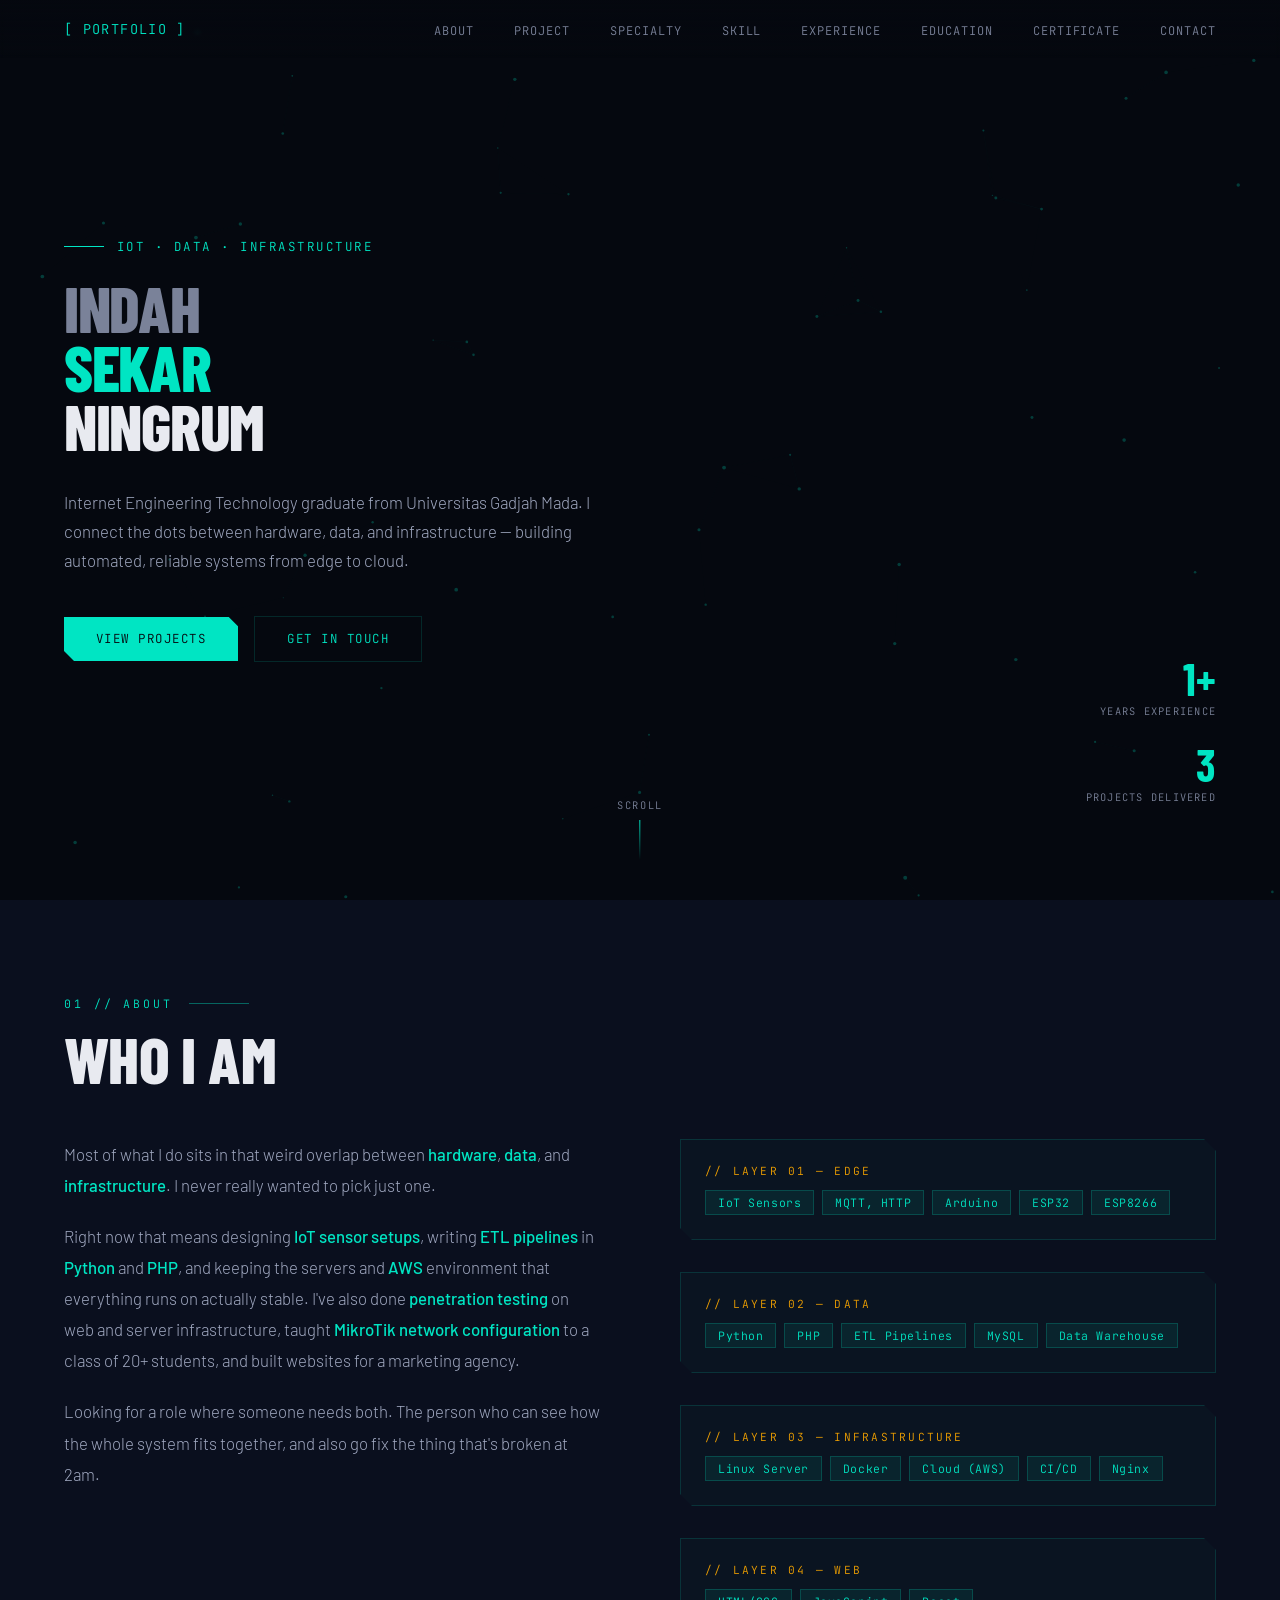
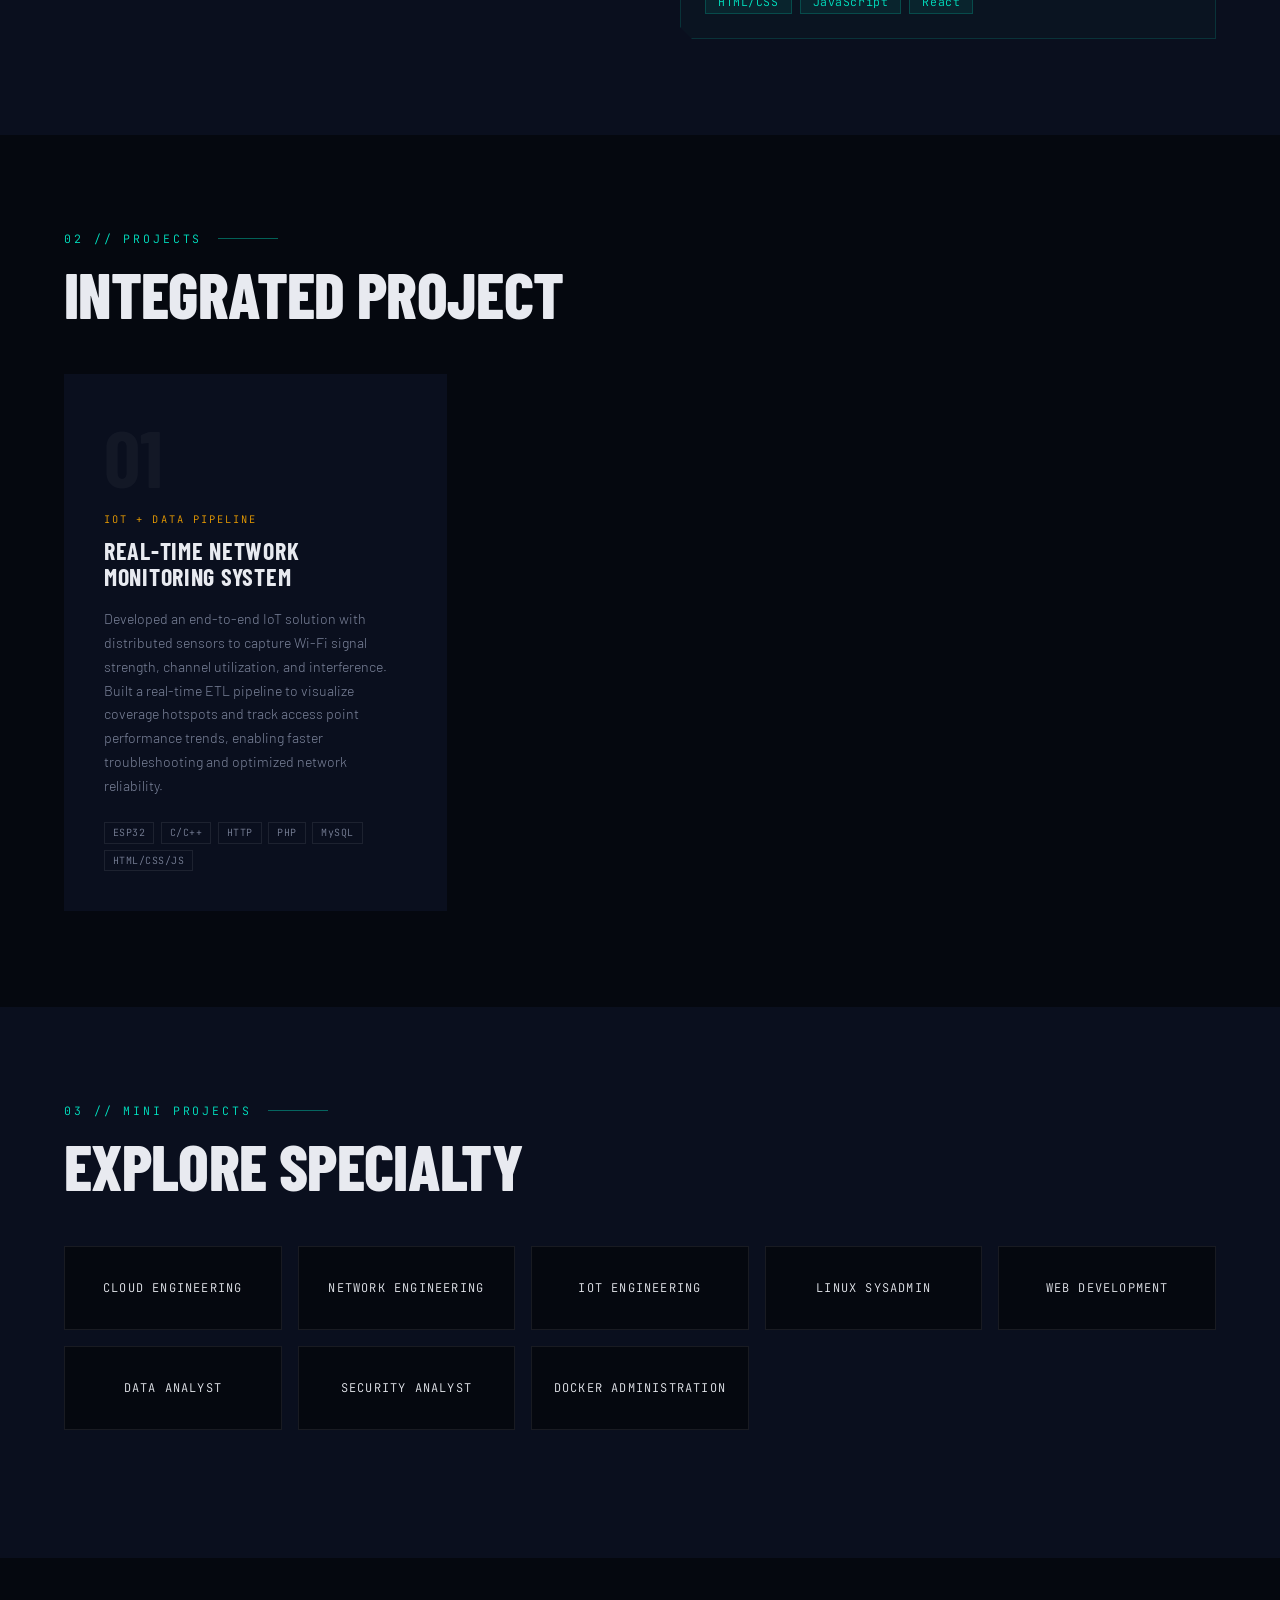
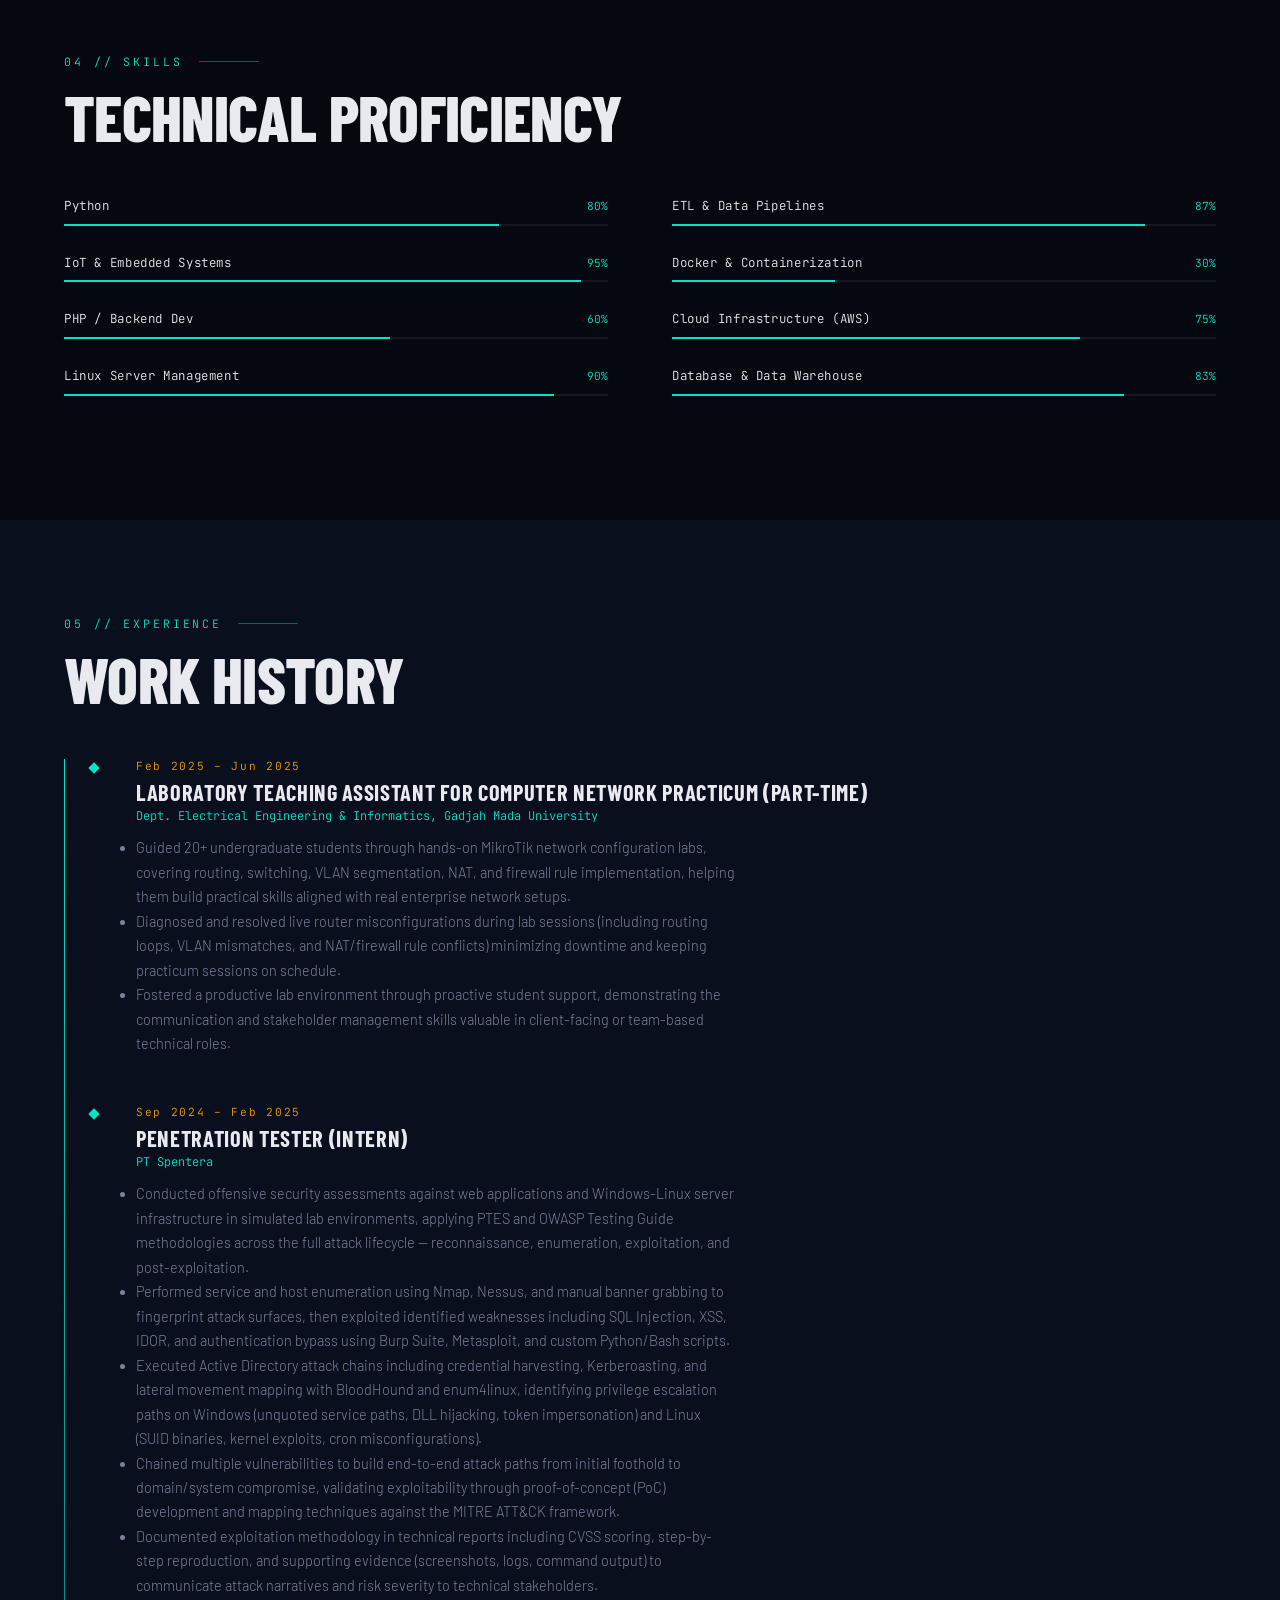
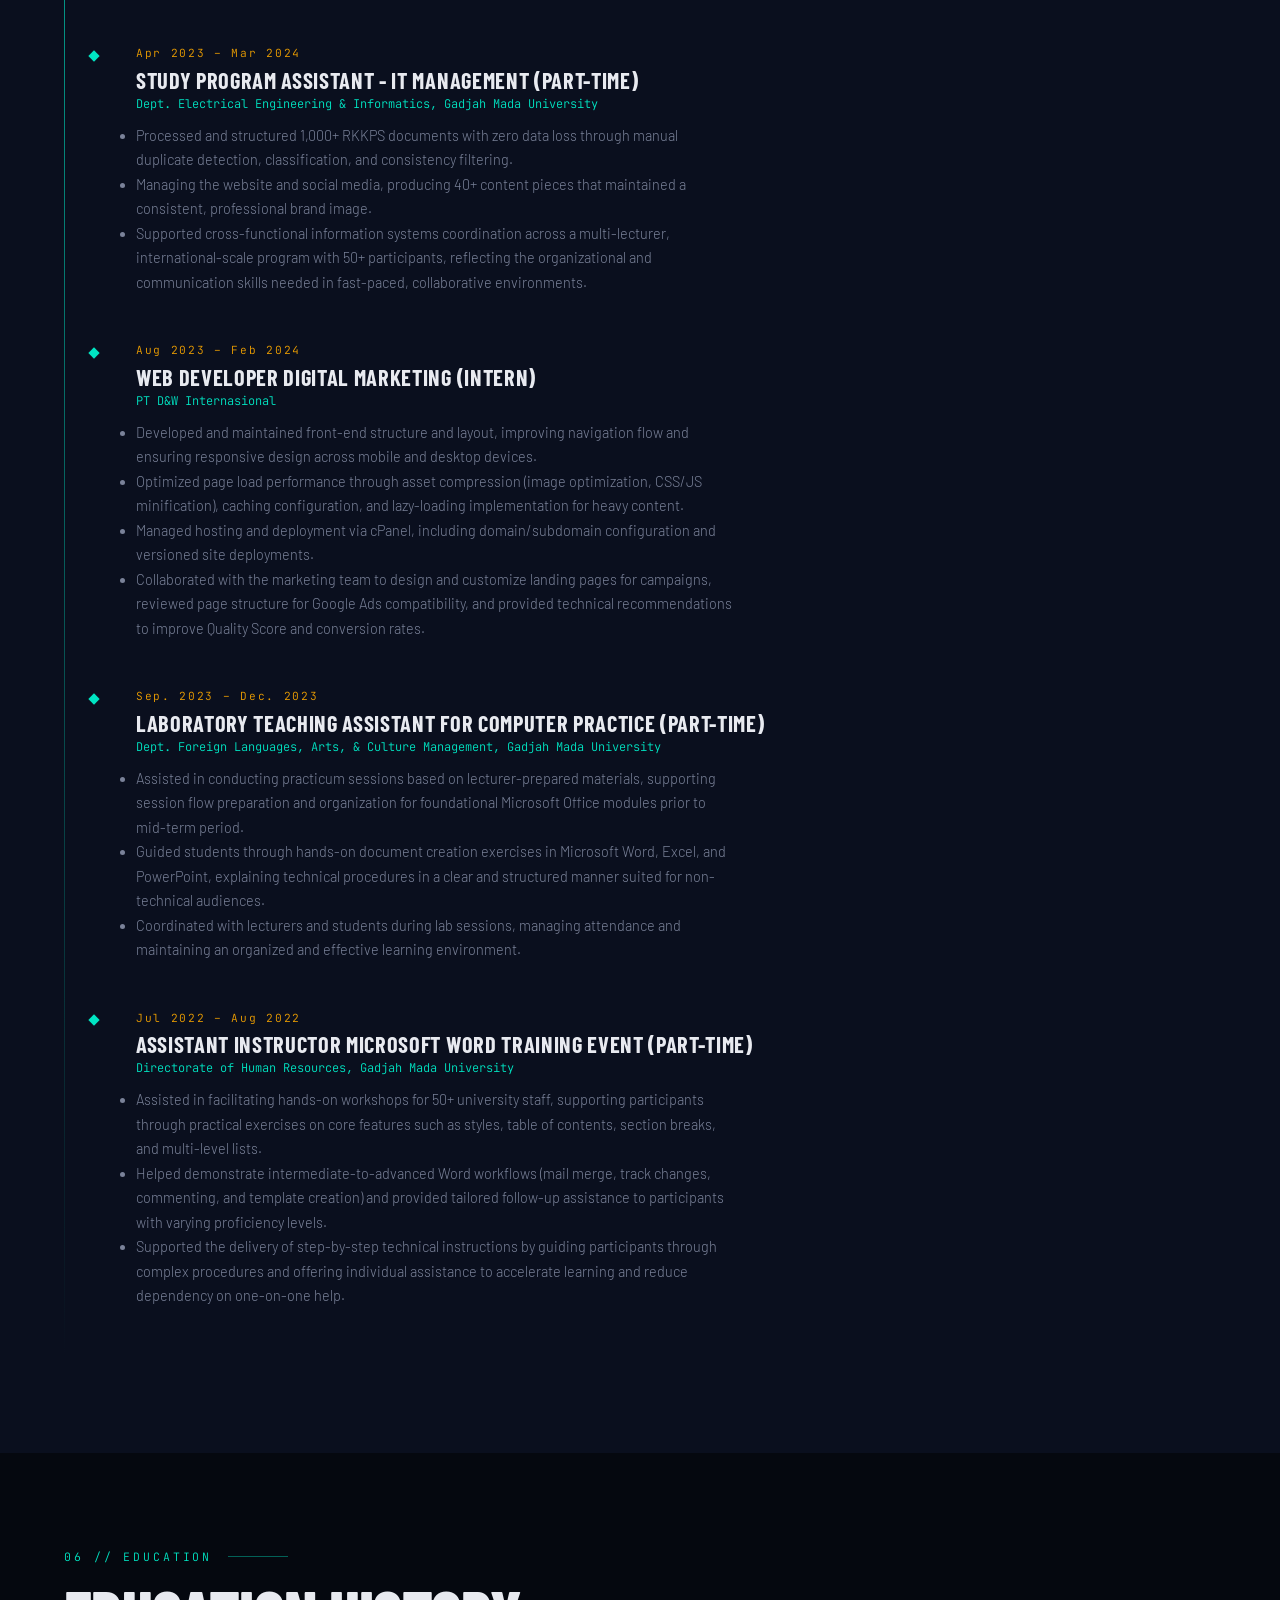
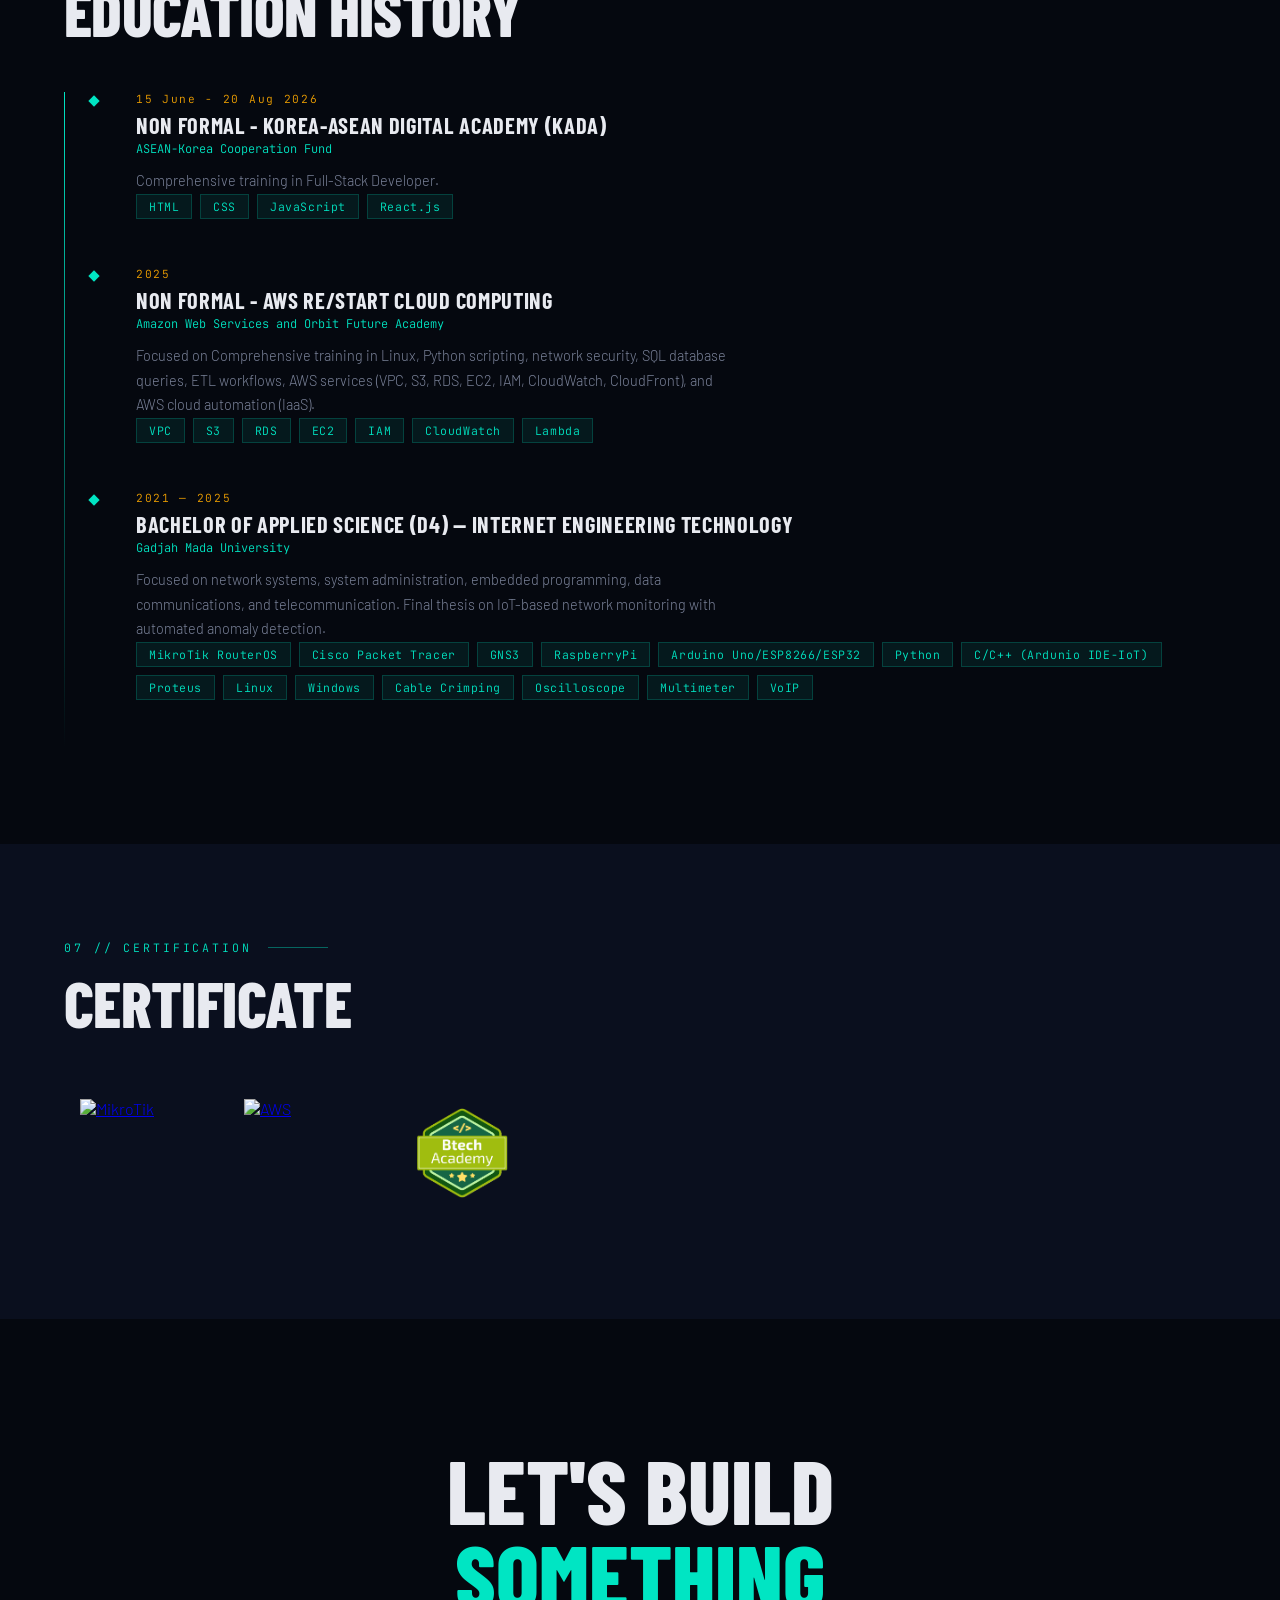
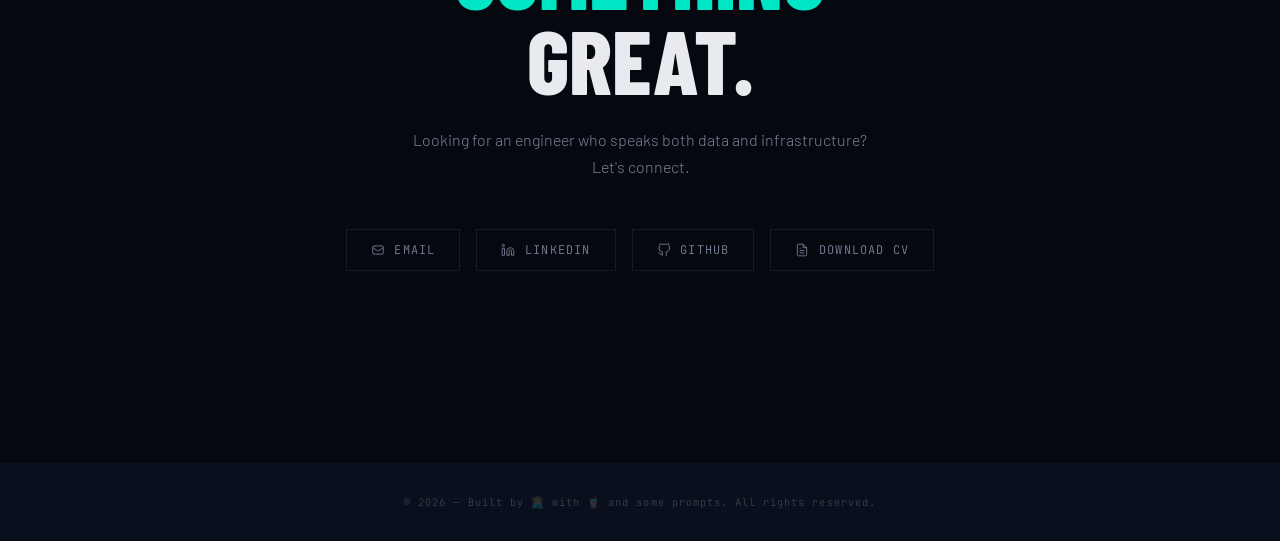
==== commit e2a17c43: "Update index.html" ====
--- a/index.html
+++ b/index.html
@@ -255,11 +255,10 @@
       <div class="timeline-role">Laboratory Teaching Assistant for Computer Network Practicum (Part-time)</div>
       <div class="timeline-company">Dept. Electrical Engineering & Informatics, Gadjah Mada University</div>
       <ul class="timeline-desc">
-        <li>Delivered hands-on MikroTik network configuration training (routing, switching, VLAN, NAT, firewall) 
-          to 20+ undergraduate students, equipping them with industry-relevant skills directly applicable to enterprise 
-          network environments.</li>
-        <li>Reduced lab downtime by rapidly diagnosing and resolving configuration failures in live router environments, 
-          ensuring uninterrupted learning sessions through structured troubleshooting approaches.</li>
+        <li>Guided 20+ undergraduate students through hands-on MikroTik network configuration labs, covering routing, switching, VLAN segmentation, 
+          NAT, and firewall rule implementation, helping them build practical skills aligned with real enterprise network setups.</li>
+        <li>Diagnosed and resolved live router misconfigurations during lab sessions (including routing loops, VLAN mismatches, 
+          and NAT/firewall rule conflicts) minimizing downtime and keeping practicum sessions on schedule.</li>
         <li>Fostered a productive lab environment through proactive student support, demonstrating the communication 
           and stakeholder management skills valuable in client-facing or team-based technical roles.</li>
       </ul>
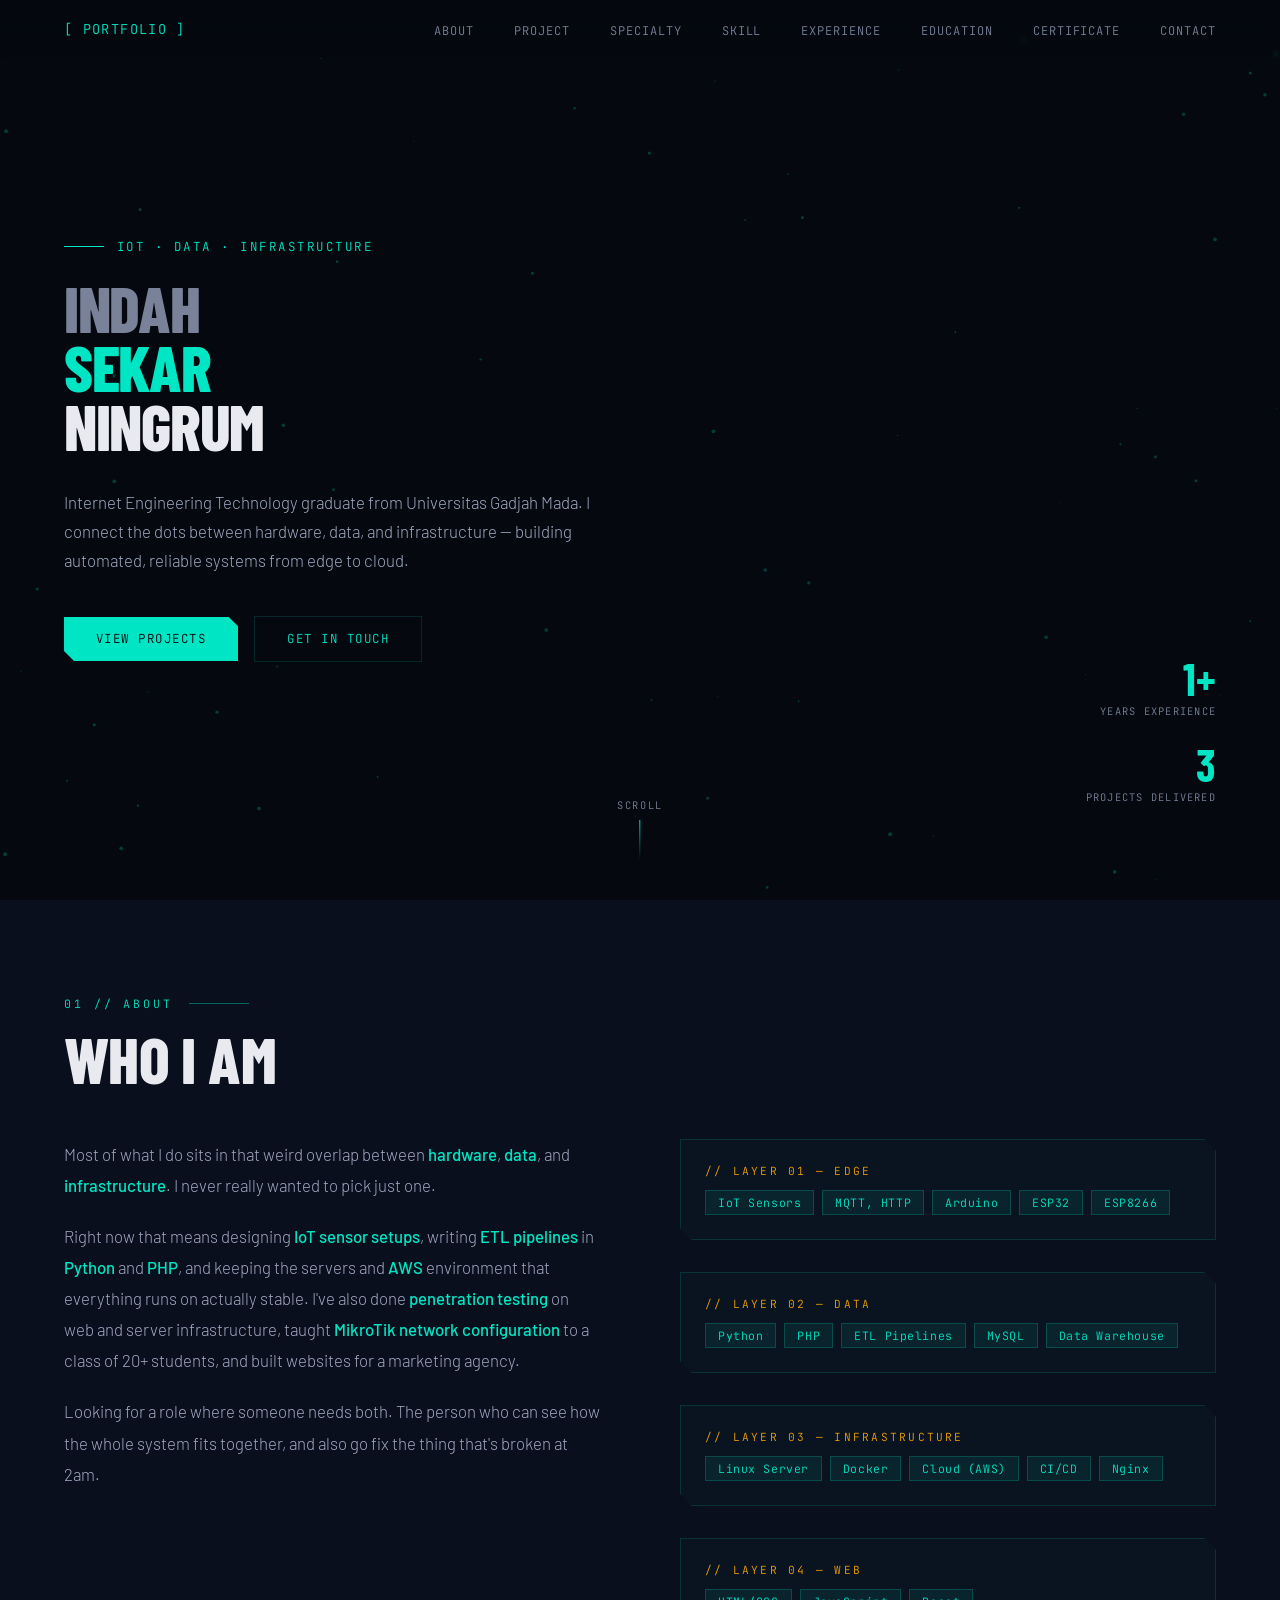
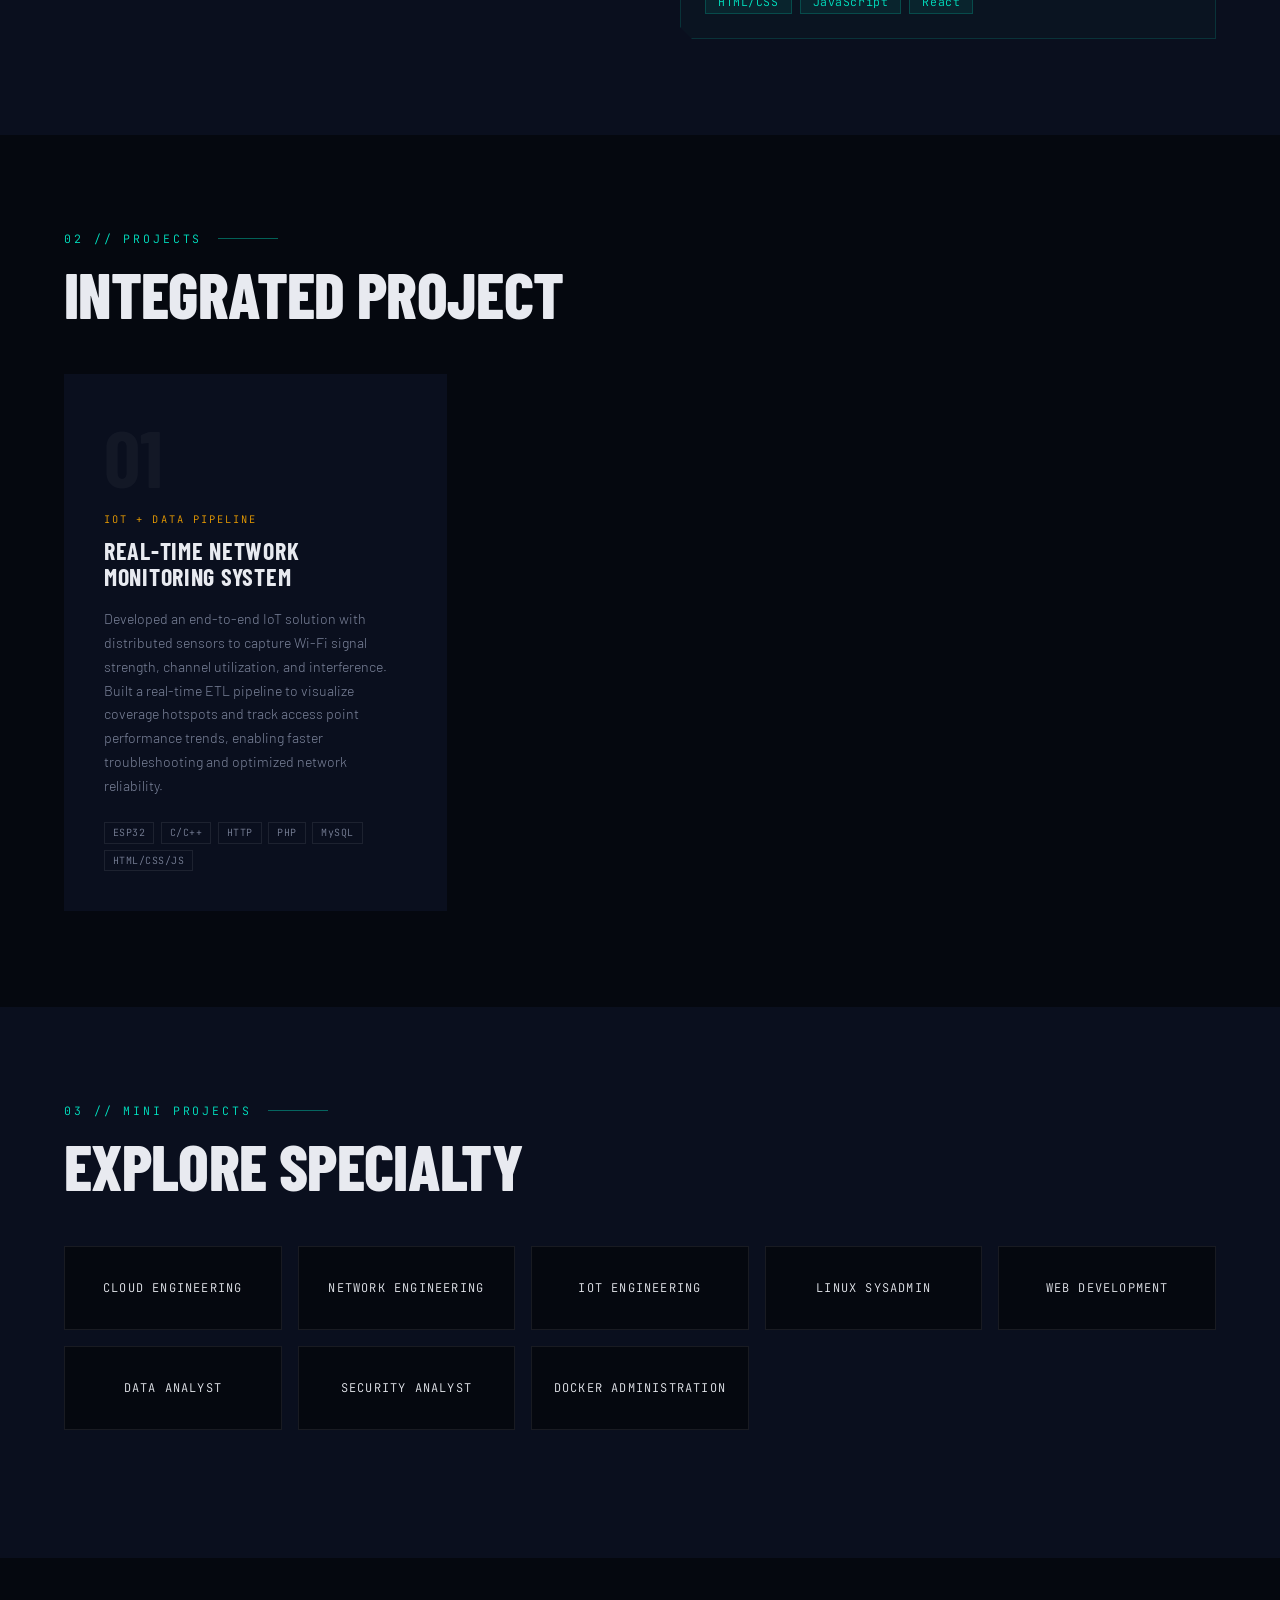
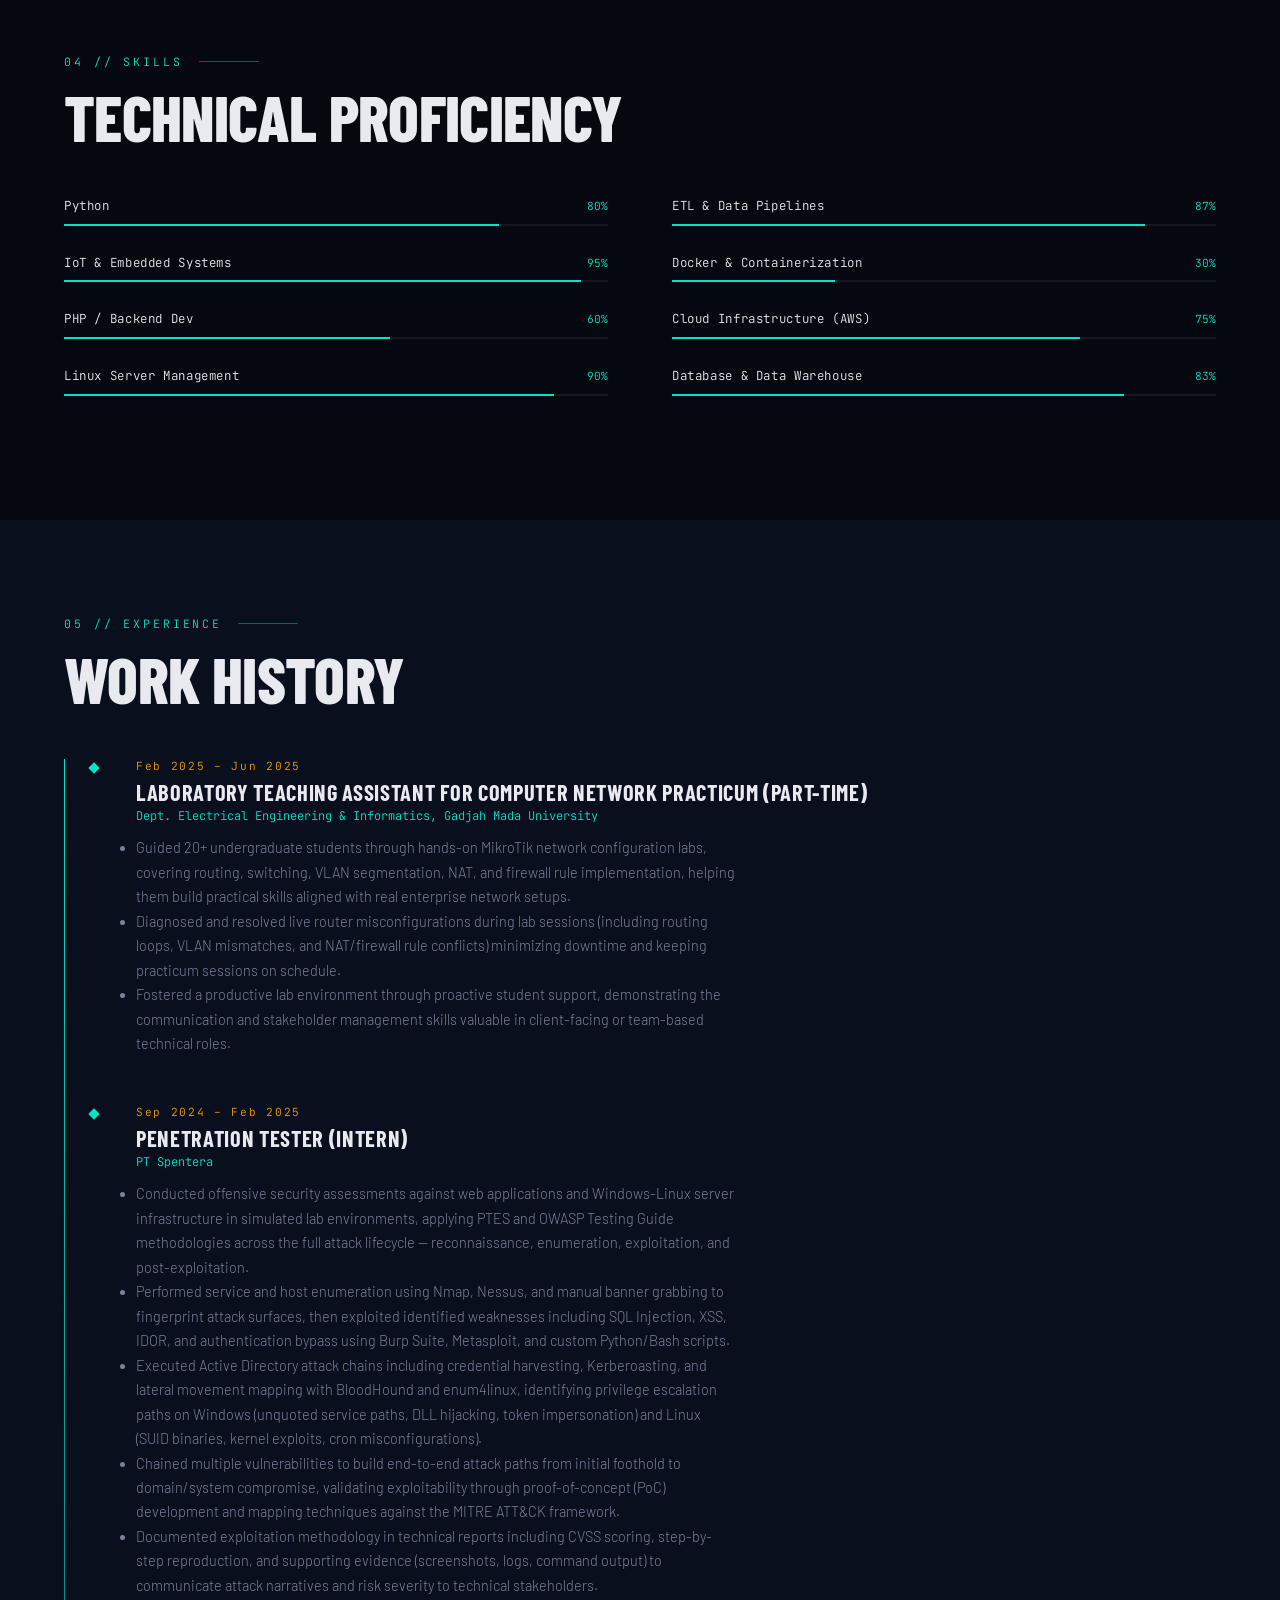
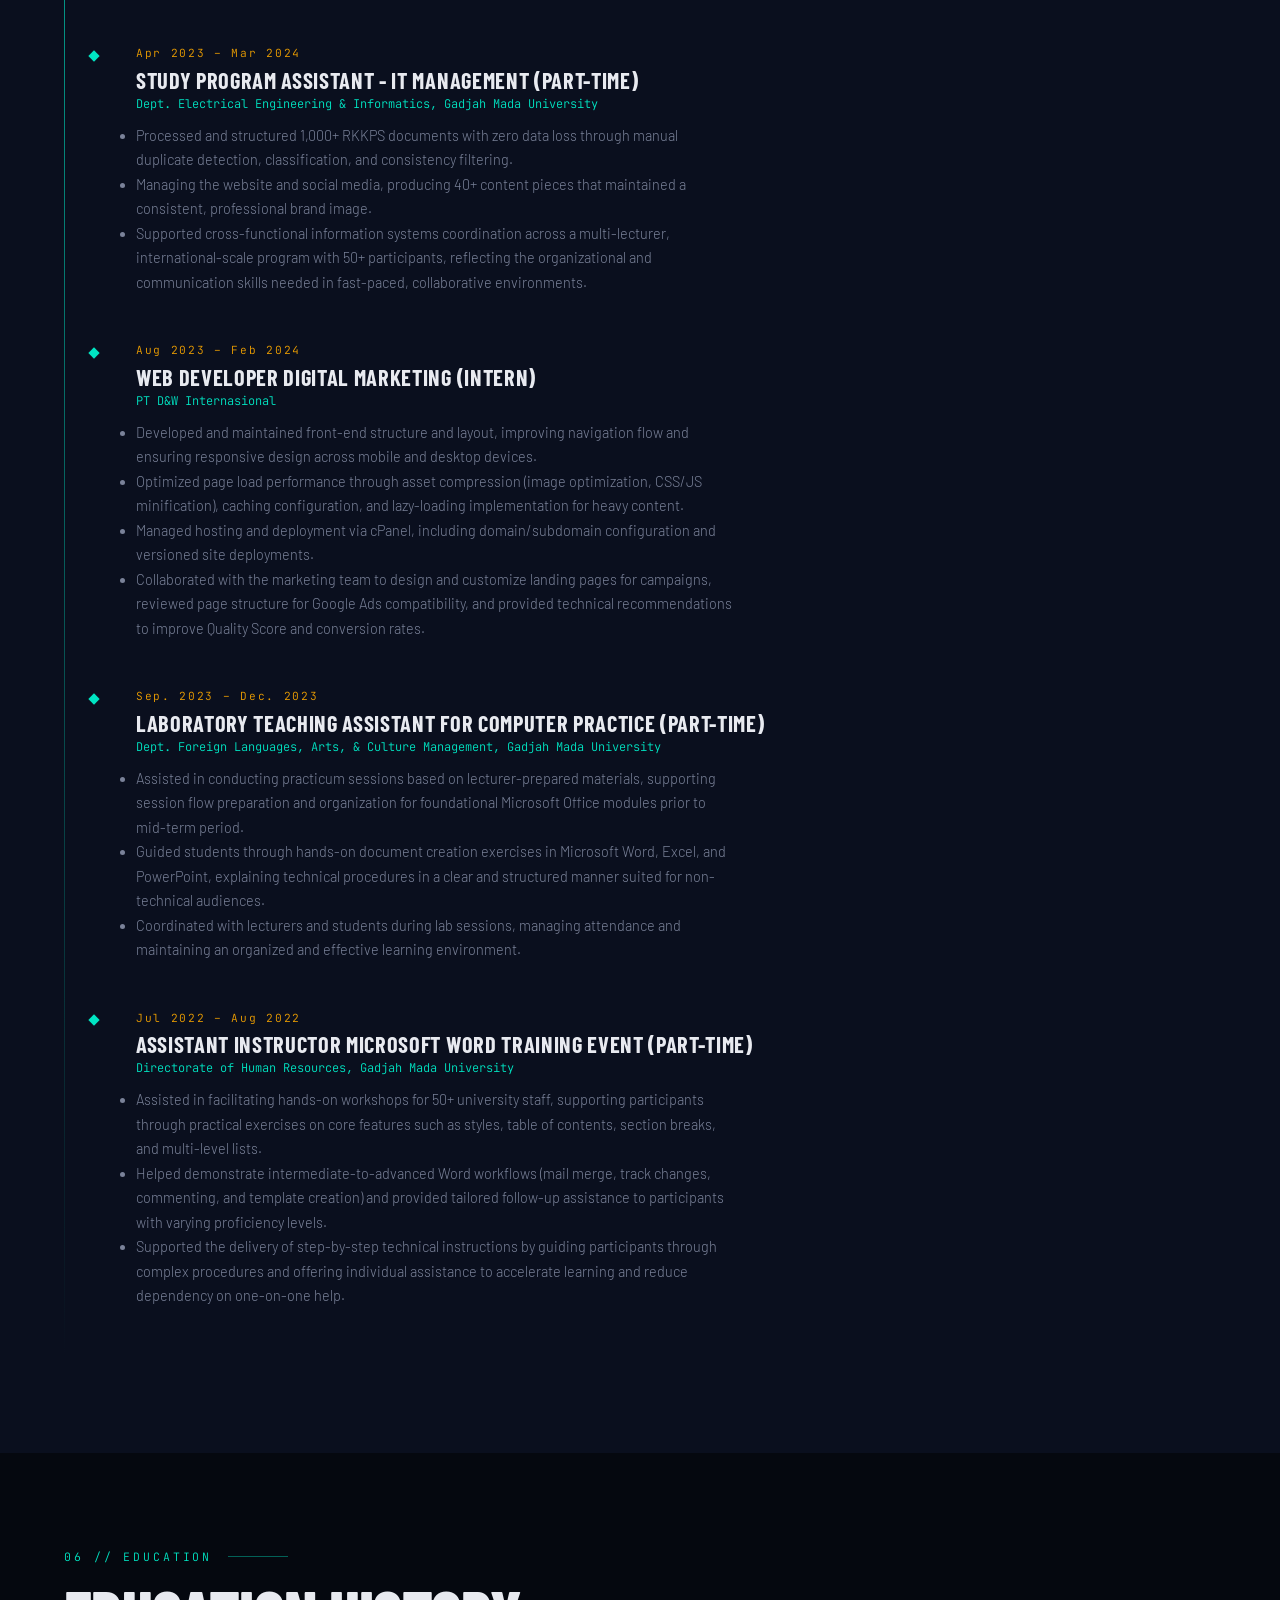
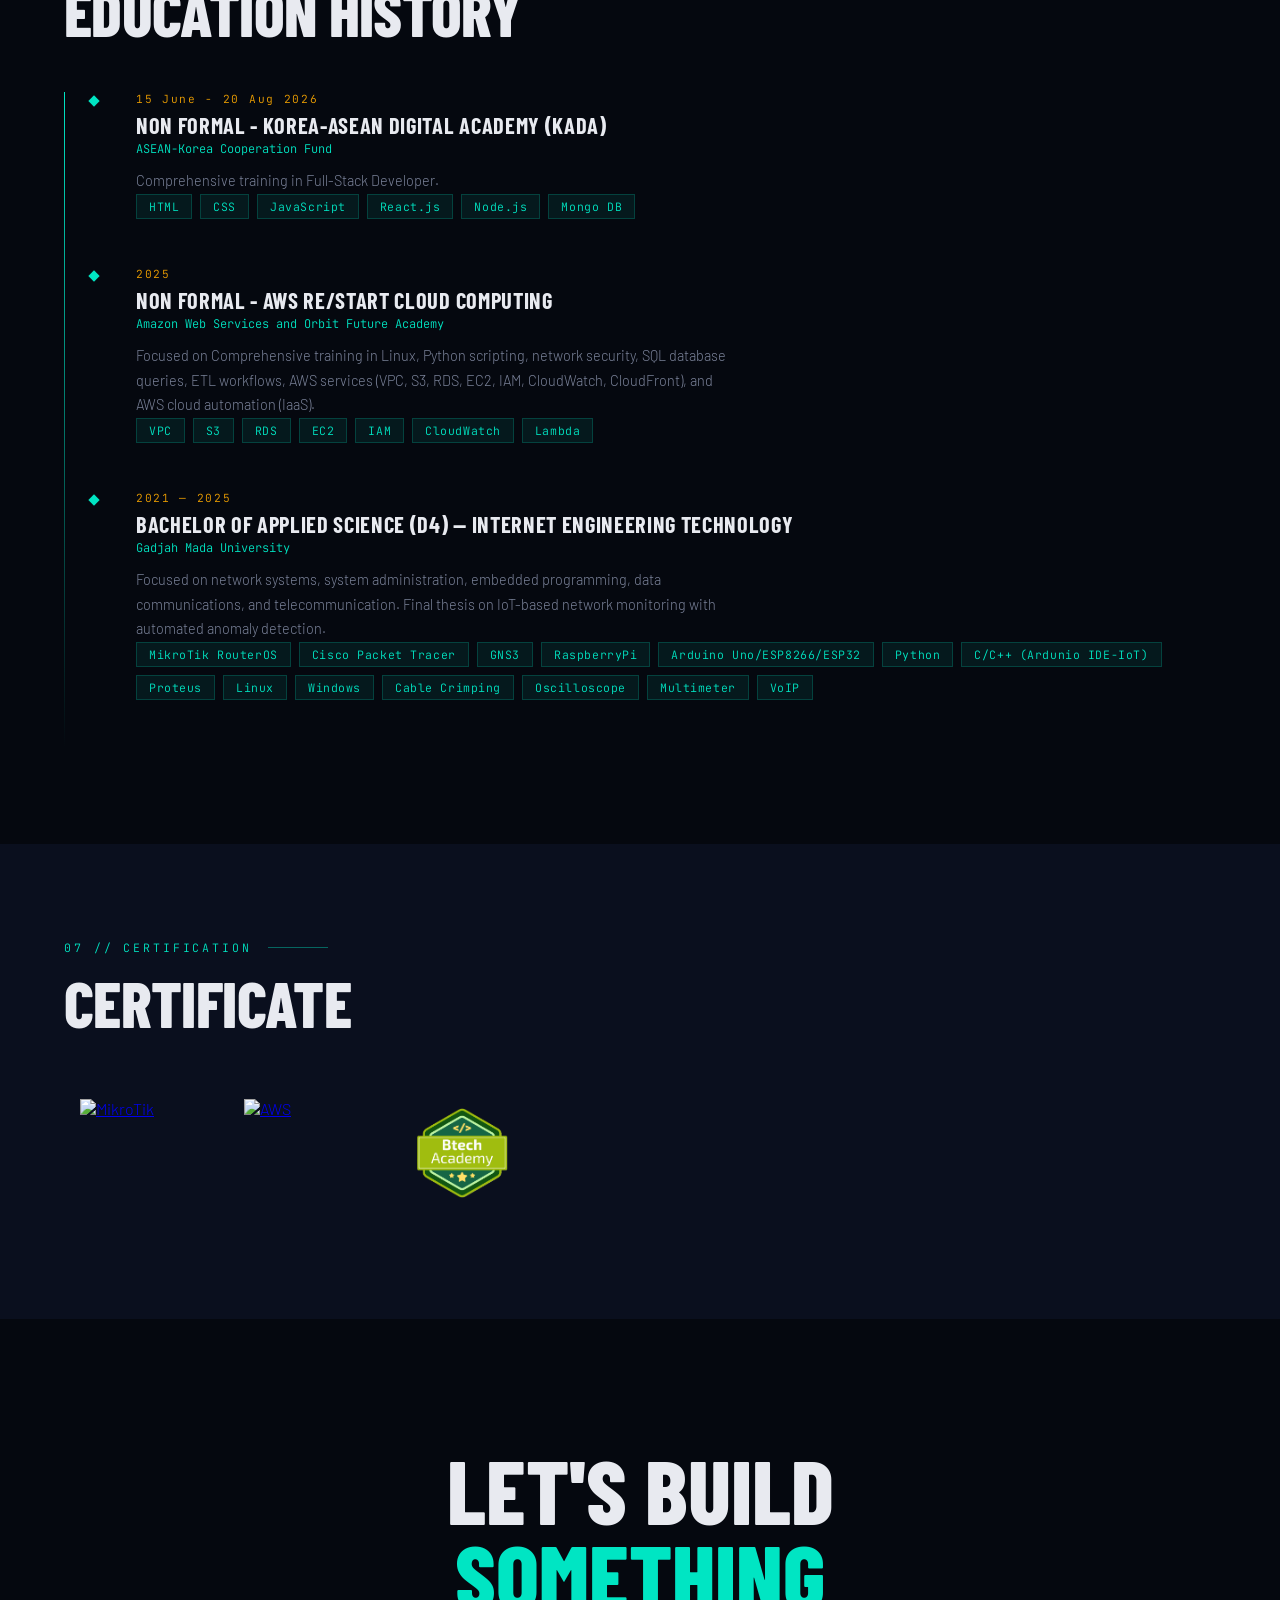
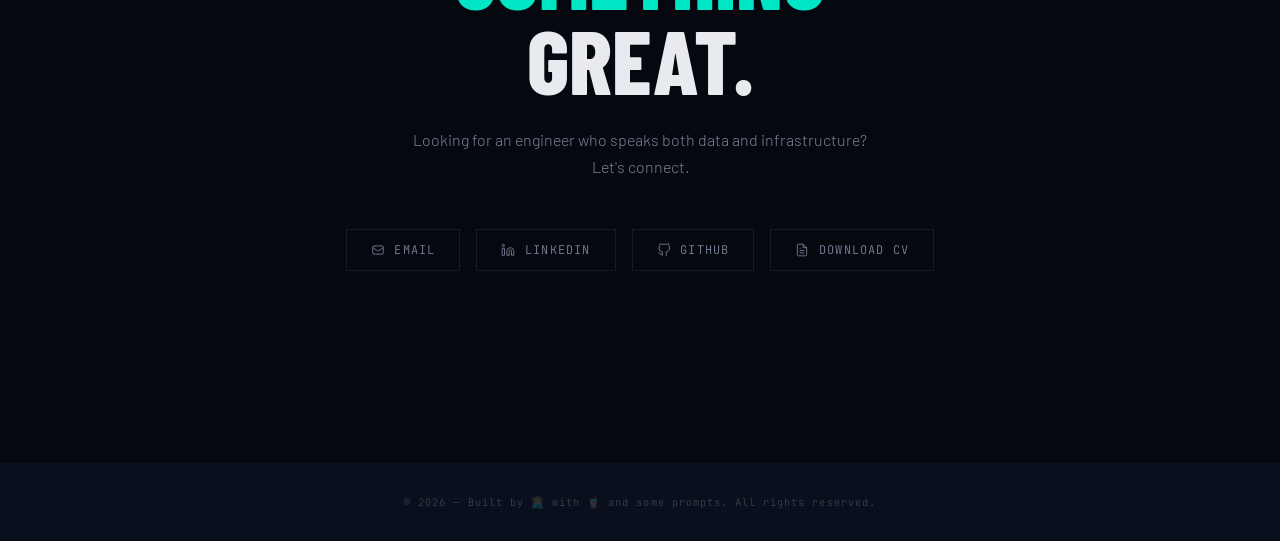
==== commit c1cfe240: "Update index.html" ====
--- a/index.html
+++ b/index.html
@@ -366,6 +366,8 @@
         <span class="tag">CSS</span>
         <span class="tag">JavaScript</span>
         <span class="tag">React.js</span>
+        <span class="tag">Node.js</span>
+        <span class="tag">Mongo DB</span>
       </div>
     </div>
     <div class="timeline-item">
